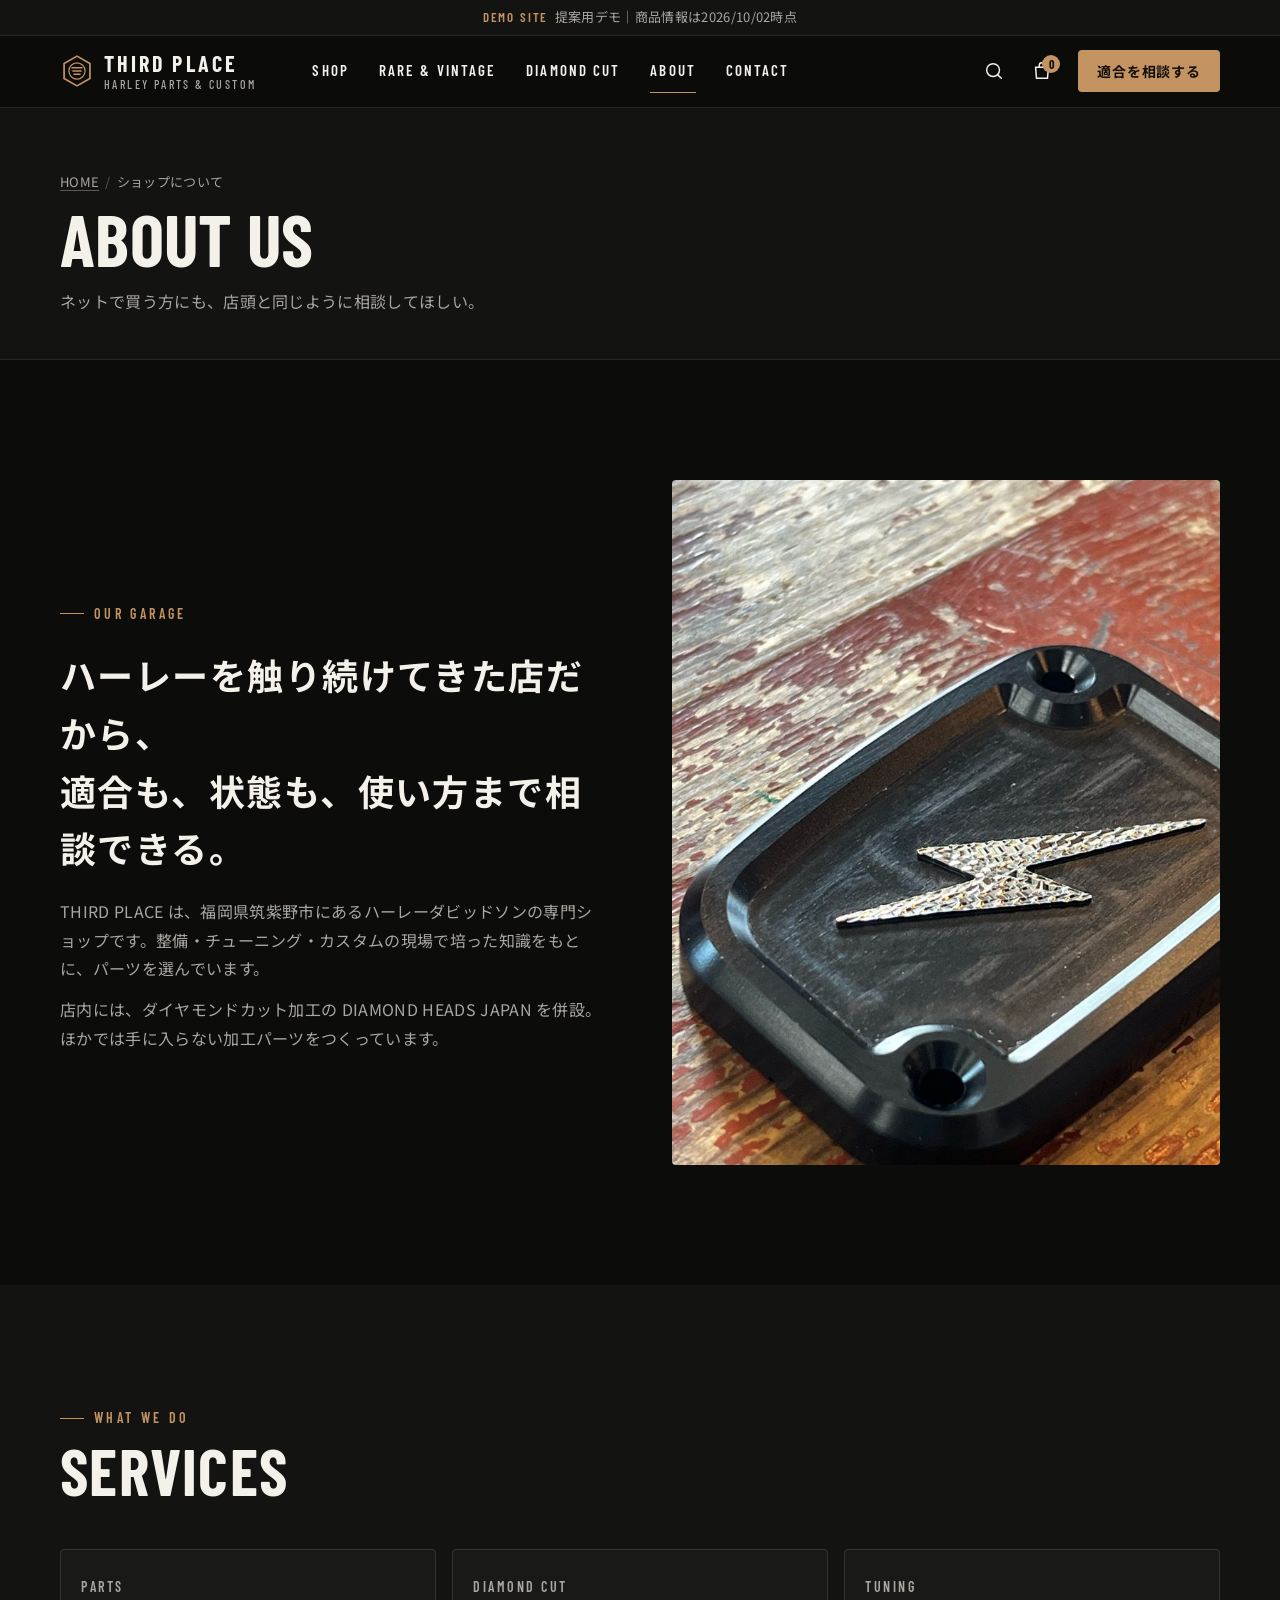
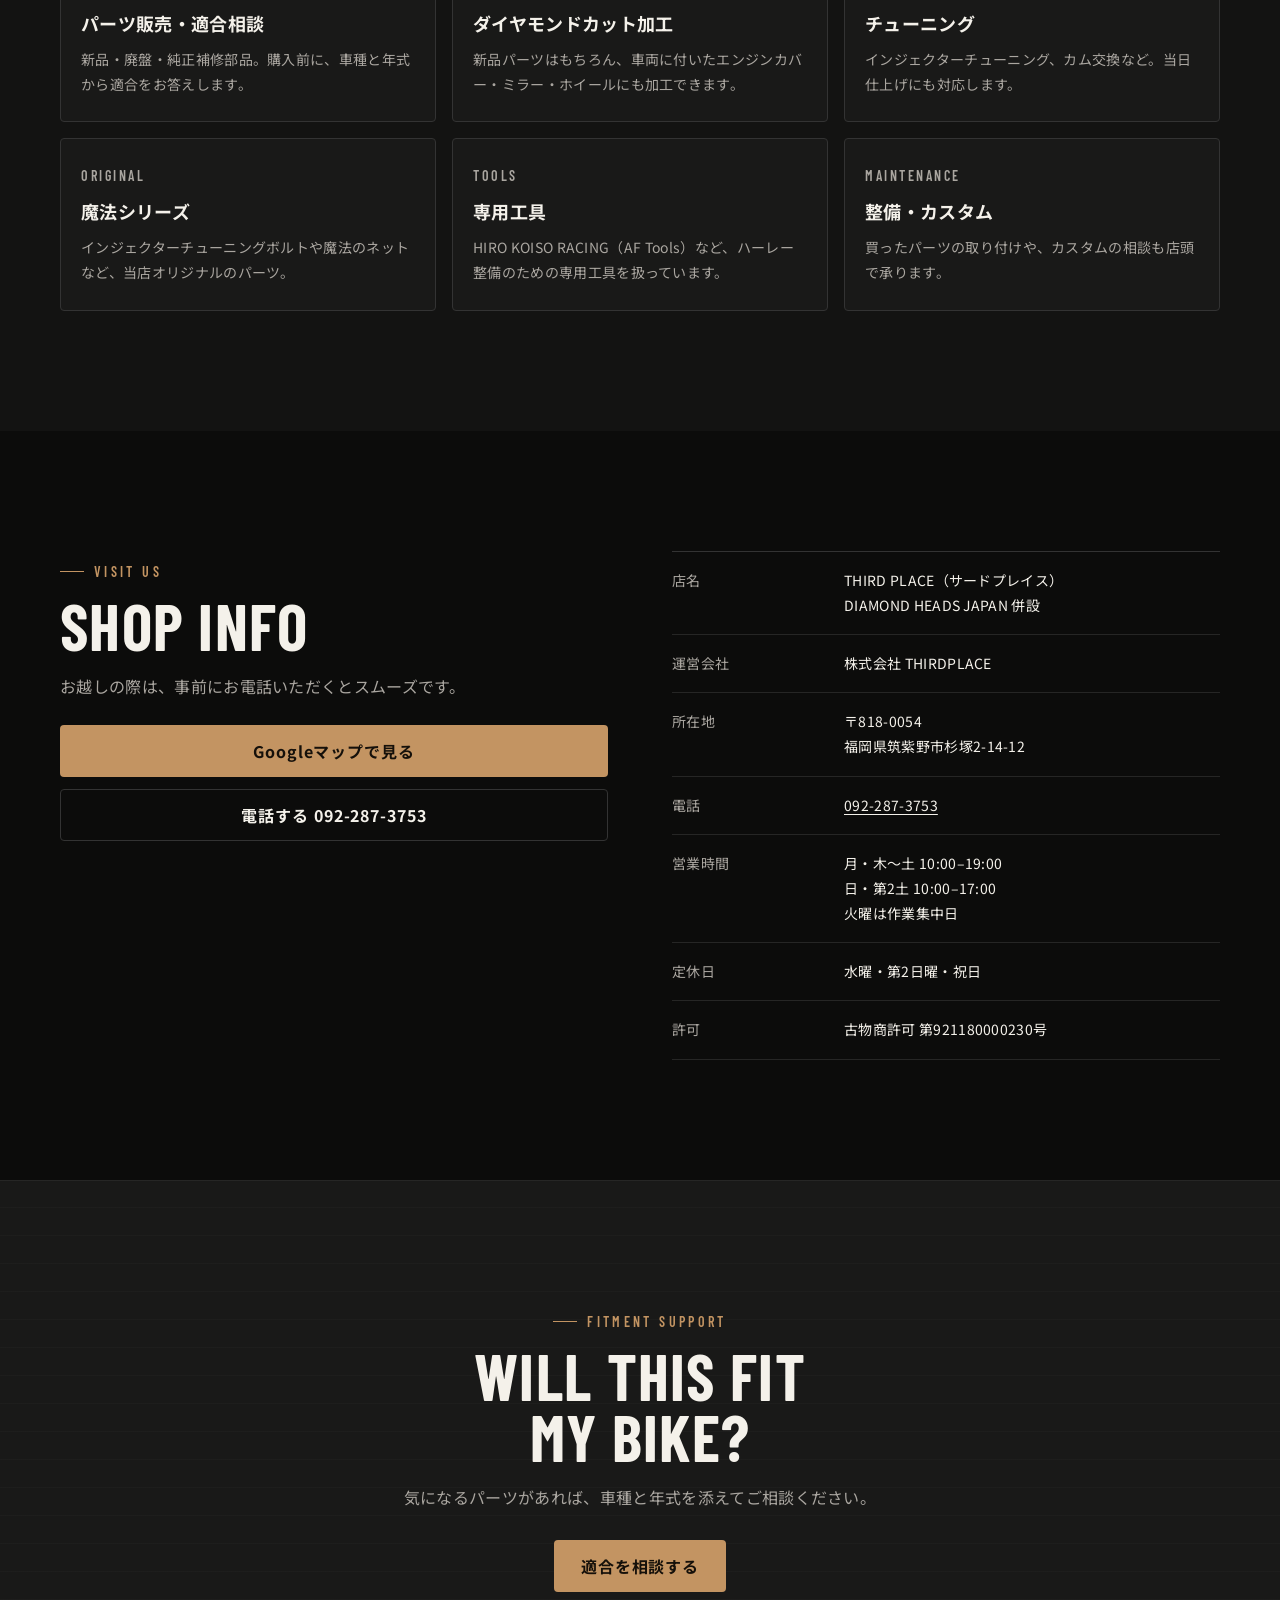
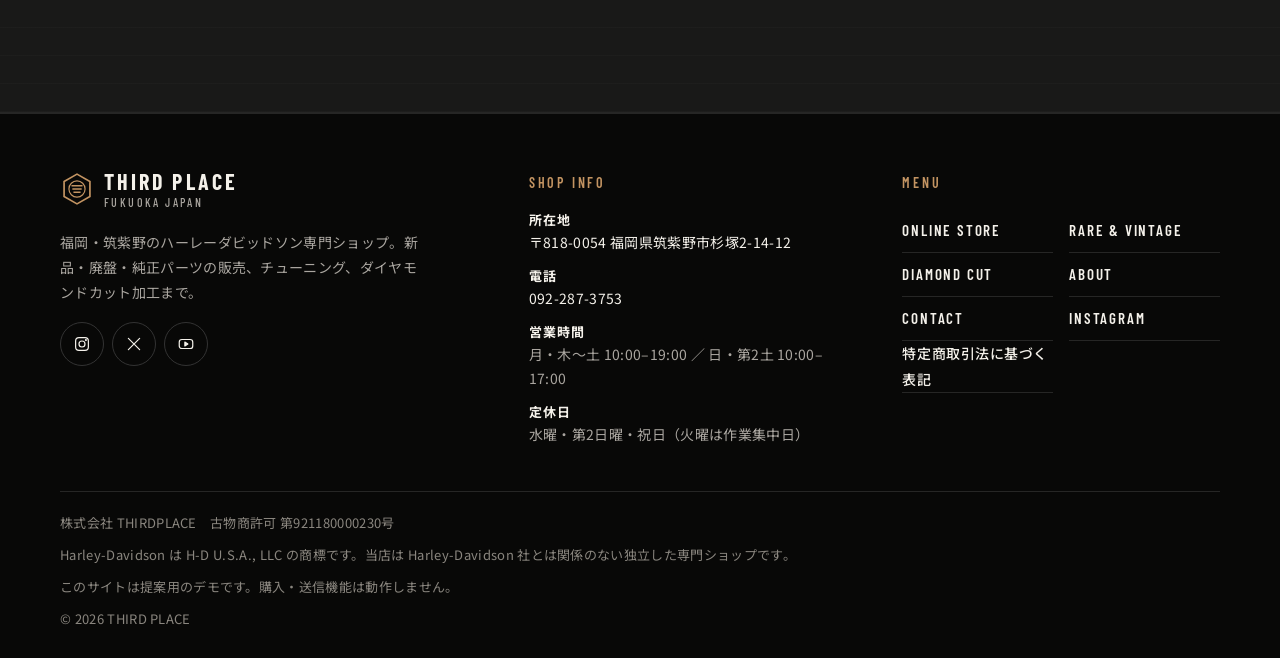
==== about.html @ e33bec32 "THIRD PLACE デモECサイト 初版 - TOP/商品一覧/商品詳細/ABOUT/CONTACTの静的サイト（HTML/CSS/Vanilla JS） - 現行FC2カートの実在商品21件＋中" ====
<!DOCTYPE html>
<html lang="ja">
<head>
  <meta charset="utf-8">
  <meta name="viewport" content="width=device-width, initial-scale=1, viewport-fit=cover">
  <title>ショップについて｜福岡・筑紫野のハーレー専門店 THIRD PLACE</title>
  <meta name="description" content="福岡県筑紫野市のハーレーダビッドソン専門ショップ THIRD PLACE。パーツ販売、チューニング、カム交換、インジェクターチューニング、ダイヤモンドカット加工（DIAMOND HEADS JAPAN）。">
  <meta name="theme-color" content="#0c0c0b">
  <link rel="icon" href="assets/images/favicon.svg" type="image/svg+xml">
  <link rel="preconnect" href="https://fonts.googleapis.com">
  <link rel="preconnect" href="https://fonts.gstatic.com" crossorigin>
  <link rel="stylesheet" href="https://fonts.googleapis.com/css2?family=Barlow+Condensed:wght@500;600;700&family=Noto+Sans+JP:wght@400;500;700&display=swap">
  <link rel="stylesheet" href="css/style.css">
  <script>document.documentElement.classList.add("js");</script>
</head>
<body data-page="about">
  <a class="skip-link" href="#main">本文へスキップ</a>
  <div data-chrome="header"></div>

  <main id="main" class="page-fade">
    <section class="page-hero">
      <div class="container">
        <nav aria-label="パンくずリスト"><ol class="breadcrumb"><li><a href="index.html">HOME</a></li><li>ショップについて</li></ol></nav>
        <h1 class="page-hero__title"><span class="visually-hidden">ショップについて — </span>ABOUT US</h1>
        <p class="page-hero__lead">ネットで買う方にも、店頭と同じように相談してほしい。</p>
      </div>
    </section>

    <section class="section">
      <div class="container about__grid">
        <div class="reveal">
          <p class="eyebrow" style="margin-bottom:20px">OUR GARAGE</p>
          <h2 class="about__statement">ハーレーを触り続けてきた店だから、<br>適合も、状態も、使い方まで相談できる。</h2>
          <p class="about__text" style="margin-top:20px">THIRD PLACE は、福岡県筑紫野市にあるハーレーダビッドソンの専門ショップです。整備・チューニング・カスタムの現場で培った知識をもとに、パーツを選んでいます。</p>
          <p class="about__text" style="margin-top:12px">店内には、ダイヤモンドカット加工の DIAMOND HEADS JAPAN を併設。ほかでは手に入らない加工パーツをつくっています。</p>
        </div>
        <div class="about__media reveal">
          <img src="assets/images/products/ca44_209_1.jpg" alt="ダイヤモンドカット加工したマスターシリンダーカバー" loading="lazy" decoding="async">
        </div>
      </div>
    </section>

    <section class="section section--alt" aria-labelledby="service-title">
      <div class="container">
        <div class="section-head reveal">
          <div class="section-head__title">
            <p class="eyebrow">WHAT WE DO</p>
            <h2 class="h2" id="service-title">SERVICES</h2>
          </div>
        </div>
        <div class="services">
          <article class="service reveal"><p class="service__en">PARTS</p><h3>パーツ販売・適合相談</h3><p>新品・廃盤・純正補修部品。購入前に、車種と年式から適合をお答えします。</p></article>
          <article class="service reveal"><p class="service__en">DIAMOND CUT</p><h3>ダイヤモンドカット加工</h3><p>新品パーツはもちろん、車両に付いたエンジンカバー・ミラー・ホイールにも加工できます。</p></article>
          <article class="service reveal"><p class="service__en">TUNING</p><h3>チューニング</h3><p>インジェクターチューニング、カム交換など。当日仕上げにも対応します。</p></article>
          <article class="service reveal"><p class="service__en">ORIGINAL</p><h3>魔法シリーズ</h3><p>インジェクターチューニングボルトや魔法のネットなど、当店オリジナルのパーツ。</p></article>
          <article class="service reveal"><p class="service__en">TOOLS</p><h3>専用工具</h3><p>HIRO KOISO RACING（AF Tools）など、ハーレー整備のための専用工具を扱っています。</p></article>
          <article class="service reveal"><p class="service__en">MAINTENANCE</p><h3>整備・カスタム</h3><p>買ったパーツの取り付けや、カスタムの相談も店頭で承ります。</p></article>
        </div>
      </div>
    </section>

    <section class="section" aria-labelledby="info-title">
      <div class="container split">
        <div class="reveal">
          <p class="eyebrow" style="margin-bottom:12px">VISIT US</p>
          <h2 class="h2" id="info-title">SHOP INFO</h2>
          <p class="section-lead" style="margin-top:16px">お越しの際は、事前にお電話いただくとスムーズです。</p>
          <p style="margin-top:24px; display:grid; gap:12px">
            <a class="btn btn--primary" href="https://www.google.com/maps/search/?api=1&amp;query=%E7%A6%8F%E5%B2%A1%E7%9C%8C%E7%AD%91%E7%B4%AB%E9%87%8E%E5%B8%82%E6%9D%89%E5%A1%9A2-14-12" target="_blank" rel="noopener">Googleマップで見る</a>
            <a class="btn btn--line" href="tel:0922873753">電話する 092-287-3753</a>
          </p>
        </div>
        <dl class="info-table reveal">
          <div><dt>店名</dt><dd>THIRD PLACE（サードプレイス）<br>DIAMOND HEADS JAPAN 併設</dd></div>
          <div><dt>運営会社</dt><dd>株式会社 THIRDPLACE</dd></div>
          <div><dt>所在地</dt><dd>〒818-0054<br>福岡県筑紫野市杉塚2-14-12</dd></div>
          <div><dt>電話</dt><dd><a href="tel:0922873753">092-287-3753</a></dd></div>
          <div><dt>営業時間</dt><dd>月・木〜土 10:00–19:00<br>日・第2土 10:00–17:00<br>火曜は作業集中日</dd></div>
          <div><dt>定休日</dt><dd>水曜・第2日曜・祝日</dd></div>
          <div><dt>許可</dt><dd>古物商許可 第921180000230号</dd></div>
        </dl>
      </div>
    </section>

    <section class="section fitment">
      <div class="container" style="text-align:center">
        <p class="eyebrow" style="justify-content:center">FITMENT SUPPORT</p>
        <h2 class="h2" style="margin-top:12px">WILL THIS FIT<br>MY BIKE?</h2>
        <p class="section-lead" style="margin:16px auto 28px">気になるパーツがあれば、車種と年式を添えてご相談ください。</p>
        <a class="btn btn--primary" href="contact.html">適合を相談する</a>
      </div>
    </section>
  </main>

  <div data-chrome="footer"></div>

  <script src="data/products.js" defer></script>
  <script src="js/main.js" defer></script>
</body>
</html>
---- css/style.css ----
/* ==========================================================================
   THIRD PLACE — Demo Store
   Mobile first. Breakpoints: 600px (tablet) / 900px (desktop) / 1200px (wide)
   ========================================================================== */

/* ---------- Tokens ---------- */
:root {
  --bg: #0c0c0b;
  --bg-2: #131312;
  --surface: #191918;
  --surface-2: #201f1e;
  --text: #f4f1ea;
  --sub: #aaa6a0;
  --border: #333333;
  --border-soft: #262625;
  --accent: #c39462;          /* bronze — the only accent color */
  --accent-ink: #15100a;      /* text on accent */
  --plate: #f4f1ea;           /* light plate behind white-background product photos */
  --overlay: rgba(12, 12, 11, 0.72);

  --font-en: "Barlow Condensed", "Arial Narrow", "Helvetica Neue", Arial, sans-serif;
  --font-jp: "Noto Sans JP", "Hiragino Sans", "Hiragino Kaku Gothic ProN", "Yu Gothic", Meiryo, sans-serif;

  --fs-xs: 0.8125rem;   /* 13px */
  --fs-sm: 0.875rem;    /* 14px */
  --fs-base: 1rem;      /* 16px */
  --fs-md: 1.125rem;    /* 18px */
  --fs-lg: 1.375rem;    /* 22px */
  --fs-h2: clamp(2.25rem, 9vw, 4rem);
  --fs-hero: clamp(3.25rem, 15vw, 7.5rem);

  --gutter: 16px;
  --maxw: 1240px;
  --radius: 4px;
  --header-h: 60px;
  --section-y: 72px;
  --ease: cubic-bezier(0.2, 0.7, 0.2, 1);
}

@media (min-width: 600px) {
  :root { --gutter: 24px; --section-y: 96px; }
}
@media (min-width: 900px) {
  :root { --gutter: 40px; --header-h: 72px; --section-y: 120px; }
}

/* ---------- Base ---------- */
*, *::before, *::after { box-sizing: border-box; }
html { -webkit-text-size-adjust: 100%; scroll-padding-top: calc(var(--header-h) + 16px); }
body {
  margin: 0;
  background: var(--bg);
  color: var(--text);
  font-family: var(--font-jp);
  font-size: var(--fs-base);
  line-height: 1.8;
  letter-spacing: 0.02em;
  overflow-x: hidden;
  -webkit-font-smoothing: antialiased;
}
body.is-locked { overflow: hidden; }
img { display: block; max-width: 100%; height: auto; }
a { color: inherit; text-decoration: none; }
button, input, select, textarea { font: inherit; color: inherit; }
button { cursor: pointer; }
h1, h2, h3, h4, p, ul, ol, dl, dd, figure { margin: 0; }
ul, ol { padding: 0; list-style: none; }
:focus-visible { outline: 2px solid var(--accent); outline-offset: 3px; }
::selection { background: var(--accent); color: var(--accent-ink); }

.container { width: 100%; max-width: var(--maxw); margin-inline: auto; padding-inline: var(--gutter); }
.visually-hidden {
  position: absolute !important; width: 1px; height: 1px; padding: 0; margin: -1px;
  overflow: hidden; clip: rect(0 0 0 0); white-space: nowrap; border: 0;
}
.en { font-family: var(--font-en); letter-spacing: 0.06em; }
.skip-link {
  position: absolute; left: 8px; top: -60px; z-index: 200; padding: 10px 16px;
  background: var(--accent); color: var(--accent-ink); font-weight: 700; border-radius: var(--radius);
}
.skip-link:focus { top: 8px; }

/* ---------- Demo notice bar ---------- */
.demo-bar {
  background: var(--bg-2);
  border-bottom: 1px solid var(--border-soft);
  color: var(--sub);
  font-size: var(--fs-xs);
  line-height: 1.5;
  text-align: center;
  padding: 7px var(--gutter);
}
.demo-bar strong { color: var(--accent); font-family: var(--font-en); letter-spacing: 0.14em; font-weight: 600; margin-right: 0.5em; }

/* ---------- Buttons ---------- */
.btn {
  display: inline-flex; align-items: center; justify-content: center; gap: 10px;
  min-height: 52px; padding: 0 26px;
  border: 1px solid transparent; border-radius: var(--radius);
  font-weight: 700; font-size: var(--fs-base); letter-spacing: 0.06em; line-height: 1.3;
  transition: background-color .25s var(--ease), border-color .25s var(--ease), color .25s var(--ease), transform .25s var(--ease);
}
.btn svg { width: 18px; height: 18px; flex: none; }
.btn--primary { background: var(--accent); color: var(--accent-ink); }
.btn--ghost { border-color: rgba(244, 241, 234, 0.4); color: var(--text); background: rgba(12, 12, 11, 0.25); }
.btn--line { border-color: var(--border); color: var(--text); background: transparent; }
.btn--block { width: 100%; }
@media (hover: hover) {
  .btn--primary:hover { background: #d3a675; }
  .btn--ghost:hover, .btn--line:hover { border-color: var(--text); }
  .btn:hover svg.icon-arrow { transform: translateX(3px); }
}
.btn svg.icon-arrow { transition: transform .25s var(--ease); }

.text-link {
  display: inline-flex; align-items: center; gap: 8px;
  font-family: var(--font-en); font-weight: 600; letter-spacing: 0.14em; font-size: var(--fs-sm);
  color: var(--text); padding: 10px 0; border-bottom: 1px solid var(--border);
  transition: border-color .25s var(--ease), color .25s var(--ease);
}
.text-link svg { width: 16px; height: 16px; }
@media (hover: hover) { .text-link:hover { color: var(--accent); border-color: var(--accent); } }

/* ---------- Header ---------- */
.site-header {
  position: sticky; top: 0; z-index: 100;
  height: var(--header-h);
  background: rgba(12, 12, 11, 0.92);
  border-bottom: 1px solid var(--border-soft);
  backdrop-filter: saturate(140%) blur(10px);
  -webkit-backdrop-filter: saturate(140%) blur(10px);
  transition: background-color .3s var(--ease), border-color .3s var(--ease);
}
.site-header--overlay:not(.is-scrolled) { background: transparent; border-color: transparent; backdrop-filter: none; -webkit-backdrop-filter: none; }
.site-header__inner { height: 100%; display: flex; align-items: center; gap: 16px; }

.logo { display: inline-flex; align-items: center; gap: 10px; flex: none; }
.logo__mark { width: 34px; height: 34px; color: var(--accent); }
.logo__text { display: flex; flex-direction: column; line-height: 1; }
.logo__name { font-family: var(--font-en); font-weight: 700; font-size: 1.375rem; letter-spacing: 0.14em; }
.logo__sub { font-family: var(--font-en); font-weight: 500; font-size: 0.75rem; letter-spacing: 0.2em; color: var(--sub); margin-top: 4px; }

.gnav { display: none; }
.header-actions { margin-left: auto; display: flex; align-items: center; gap: 4px; }
.icon-btn {
  position: relative; width: 44px; height: 44px; display: inline-grid; place-items: center;
  border: 0; background: transparent; border-radius: var(--radius); color: var(--text);
}
.icon-btn svg { width: 22px; height: 22px; }
.icon-btn__badge {
  position: absolute; top: 6px; right: 4px; min-width: 18px; height: 18px; padding: 0 5px;
  border-radius: 9px; background: var(--accent); color: var(--accent-ink);
  font: 700 12px/18px var(--font-en); text-align: center; letter-spacing: 0;
}
.header-cta { display: none; }
@media (max-width: 379.98px) {
  .site-header__inner { gap: 8px; }
  .logo { gap: 8px; }
  .logo__mark { width: 28px; height: 28px; }
  .logo__name { font-size: 1.125rem; letter-spacing: 0.1em; }
  .site-header .logo__sub { display: none; }
  .header-actions { gap: 0; }
  .icon-btn { width: 42px; }
}

@media (min-width: 900px) {
  .gnav { display: flex; gap: 30px; margin-left: 40px; }
  .gnav a {
    font-family: var(--font-en); font-weight: 600; font-size: 0.9375rem; letter-spacing: 0.14em;
    padding: 8px 0; border-bottom: 1px solid transparent; transition: border-color .25s, color .25s;
  }
  .gnav a:hover, .gnav a[aria-current="page"] { border-color: var(--accent); }
  .menu-toggle { display: none; }
  .header-cta { display: inline-flex; min-height: 42px; padding: 0 18px; font-size: var(--fs-sm); margin-left: 10px; }
}

/* ---------- Mobile menu ---------- */
.mobile-menu {
  position: fixed; inset: 0; z-index: 150;
  background: var(--bg);
  display: flex; flex-direction: column;
  transform: translateX(100%); visibility: hidden;
  transition: transform .4s var(--ease), visibility 0s linear .4s;
}
.mobile-menu.is-open { transform: none; visibility: visible; transition: transform .4s var(--ease); }
.mobile-menu__head { height: var(--header-h); display: flex; align-items: center; justify-content: space-between; padding-inline: var(--gutter); border-bottom: 1px solid var(--border-soft); flex: none; }
.mobile-menu__body { flex: 1; overflow-y: auto; padding: 12px var(--gutter) 32px; }
.mobile-menu__nav a {
  display: flex; align-items: baseline; justify-content: space-between; gap: 12px;
  padding: 16px 0; border-bottom: 1px solid var(--border-soft);
}
.mobile-menu__nav .en { font-weight: 700; font-size: 1.75rem; letter-spacing: 0.08em; line-height: 1.1; }
.mobile-menu__nav .jp { color: var(--sub); font-size: var(--fs-sm); }
.mobile-menu__cta { display: grid; gap: 12px; margin-top: 28px; }
.mobile-menu__info { margin-top: 28px; color: var(--sub); font-size: var(--fs-sm); line-height: 1.8; }
.mobile-menu__info a { color: var(--text); }

/* ---------- Section heads ---------- */
.section { padding-block: var(--section-y); }
.section--alt { background: var(--bg-2); }
.section-head { display: flex; flex-wrap: wrap; align-items: flex-end; justify-content: space-between; gap: 16px 24px; margin-bottom: 32px; }
.section-head__title { display: flex; flex-direction: column; gap: 10px; }
.eyebrow {
  display: inline-flex; align-items: center; gap: 10px;
  font-family: var(--font-en); font-weight: 600; font-size: var(--fs-sm); letter-spacing: 0.24em; color: var(--accent);
}
.eyebrow::before { content: ""; width: 24px; height: 1px; background: currentColor; }
.h2 {
  font-family: var(--font-en); font-weight: 700; font-size: var(--fs-h2);
  line-height: 0.95; letter-spacing: 0.02em; text-transform: uppercase;
}
.section-lead { color: var(--sub); font-size: var(--fs-base); max-width: 36em; }
@media (min-width: 900px) { .section-head { margin-bottom: 48px; } }

/* ---------- Hero ---------- */
.hero {
  position: relative; isolation: isolate;
  min-height: min(calc(100svh - var(--header-h)), 860px);
  display: flex; align-items: flex-end;
  margin-top: calc(var(--header-h) * -1);
  padding: calc(var(--header-h) + 40px) 0 44px;
  overflow: hidden;
}
.hero__media { position: absolute; inset: -90px 0 47% 0; z-index: -2; }
.hero__media img { width: 100%; height: 100%; object-fit: cover; object-position: 50% 45%; }
.hero__eyebrow { display: none; }
.hero::before {
  /* readability gradient + machined line texture */
  content: ""; position: absolute; inset: 0; z-index: -1;
  background:
    linear-gradient(180deg, rgba(12,12,11,0.6) 0%, rgba(12,12,11,0) 18%, rgba(12,12,11,0.25) 36%, rgba(12,12,11,0.9) 50%, var(--bg) 57%),
    repeating-linear-gradient(90deg, rgba(244,241,234,0.025) 0 1px, transparent 1px 6px);
}
.hero__content { position: relative; width: 100%; }
.hero__eyebrow { margin-bottom: 18px; }
.hero__title {
  font-family: var(--font-en); font-weight: 700; font-size: var(--fs-hero);
  line-height: 0.92; letter-spacing: 0.01em; text-transform: uppercase;
}
.hero__title .thin { display: block; font-weight: 500; color: var(--sub); font-size: 0.42em; letter-spacing: 0.32em; margin-bottom: 0.5em; }
.hero__lineup {
  display: flex; flex-wrap: wrap; gap: 6px 14px; margin-top: 20px;
  font-family: var(--font-en); font-weight: 600; font-size: 0.9375rem; letter-spacing: 0.2em;
}
.hero__lineup li { display: inline-flex; align-items: center; gap: 14px; }
.hero__lineup li + li::before { content: ""; width: 4px; height: 4px; background: var(--accent); transform: rotate(45deg); }
.hero__lead { margin-top: 18px; color: #dcd8d0; font-size: var(--fs-base); line-height: 1.9; max-width: 30em; }
.hero__cta { display: grid; gap: 12px; margin-top: 28px; }

@media (min-width: 600px) {
  .hero__cta { grid-template-columns: auto auto; justify-content: start; }
  .hero__lead { font-size: var(--fs-md); }
}
@media (min-width: 900px) {
  .hero { align-items: center; padding-bottom: 80px; min-height: min(100svh, 900px); }
  .hero__media { inset: 0 0 0 42%; }
  .hero__eyebrow { display: inline-flex; }
  .hero__media img { object-position: 50% 40%; }
  .hero::before {
    background:
      linear-gradient(90deg, var(--bg) 0%, var(--bg) 43%, rgba(12,12,11,0.7) 54%, rgba(12,12,11,0.1) 75%, rgba(12,12,11,0.35) 100%),
      linear-gradient(180deg, transparent 70%, var(--bg) 100%),
      repeating-linear-gradient(90deg, rgba(244,241,234,0.025) 0 1px, transparent 1px 6px);
  }
  .hero__lineup { font-size: 1.0625rem; }
}
.hero__side {
  display: none;
}
@media (min-width: 1200px) {
  .hero__side {
    display: block; position: absolute; right: var(--gutter); bottom: 80px;
    writing-mode: vertical-rl; font-family: var(--font-en); font-size: var(--fs-xs); letter-spacing: 0.4em; color: var(--sub);
  }
}

/* ---------- Trust strip ---------- */
.trust { border-block: 1px solid var(--border-soft); background: var(--bg-2); }
.trust__list { display: grid; grid-template-columns: 1fr 1fr; }
.trust__item { display: flex; gap: 10px; align-items: flex-start; padding: 18px 8px 18px 0; min-width: 0; }
.trust__item:nth-child(n+3) { border-top: 1px solid var(--border-soft); }
.trust__item:nth-child(even) { padding-left: 14px; border-left: 1px solid var(--border-soft); }
.trust__item svg { width: 22px; height: 22px; color: var(--accent); flex: none; margin-top: 3px; }
.trust__item b { display: block; font-size: var(--fs-sm); line-height: 1.5; }
.trust__item span { display: block; color: var(--sub); font-size: var(--fs-xs); line-height: 1.5; margin-top: 2px; }
@media (min-width: 900px) {
  .trust__list { grid-template-columns: repeat(4, 1fr); }
  .trust__item { padding: 26px 20px; }
  .trust__item:nth-child(n+3) { border-top: 0; }
  .trust__item + .trust__item { border-left: 1px solid var(--border-soft); padding-left: 20px; }
  .trust__item:first-child { padding-left: 0; }
}

/* ---------- Find your parts ---------- */
.finder { display: grid; gap: 12px; }
.finder-card {
  position: relative; overflow: hidden; isolation: isolate;
  border: 1px solid var(--border); border-radius: var(--radius);
  background: var(--surface);
  padding: 24px 20px;
  display: flex; flex-direction: column; gap: 14px;
}
.finder-card__num { font-family: var(--font-en); font-size: var(--fs-sm); letter-spacing: 0.2em; color: var(--accent); }
.finder-card__title { font-size: var(--fs-lg); font-weight: 700; line-height: 1.4; }
.finder-card__title .en { display: block; font-size: var(--fs-sm); color: var(--sub); font-weight: 600; letter-spacing: 0.2em; margin-bottom: 4px; }
.finder-card__text { color: var(--sub); font-size: var(--fs-sm); }
.chip-row { display: flex; flex-wrap: wrap; gap: 8px; }
.chip {
  display: inline-flex; align-items: center; min-height: 44px; padding: 0 16px;
  border: 1px solid var(--border); border-radius: 999px;
  font-family: var(--font-en); font-weight: 600; font-size: 0.9375rem; letter-spacing: 0.1em;
  background: var(--bg); transition: border-color .2s, background-color .2s, color .2s;
}
.chip--jp { font-family: var(--font-jp); font-weight: 500; font-size: var(--fs-sm); letter-spacing: 0.04em; }
@media (hover: hover) { .chip:hover { border-color: var(--accent); color: var(--accent); } }

.finder-card--photo { padding: 0 0 22px; gap: 10px; }
.finder-card--photo > :not(.finder-card__media) { margin-inline: 20px; }
.finder-card__media { aspect-ratio: 16 / 9; background: var(--plate); overflow: hidden; margin-bottom: 8px; }
.finder-card__media img { width: 100%; height: 100%; object-fit: contain; padding: 4% 10%; mix-blend-mode: multiply; transition: transform .6s var(--ease); }
.finder-card--photo .finder-card__go { display: inline-flex; align-items: center; gap: 8px; font-family: var(--font-en); font-weight: 600; letter-spacing: 0.14em; font-size: var(--fs-sm); color: var(--accent); }
.finder-card--photo .finder-card__go svg { width: 16px; height: 16px; }
@media (hover: hover) { .finder-card--photo:hover img { transform: scale(1.04); } .finder-card--photo:hover { border-color: var(--accent); } }

@media (min-width: 600px) {
  .finder { grid-template-columns: 1fr 1fr; }
}
@media (min-width: 900px) {
  .finder { grid-template-columns: repeat(12, 1fr); gap: 16px; }
  .finder-card { padding: 32px; }
  .finder-card:nth-child(1), .finder-card:nth-child(2) { grid-column: span 6; }
  .finder-card:nth-child(3), .finder-card:nth-child(4) { grid-column: span 6; padding: 0 0 32px; }
  .finder-card--photo > :not(.finder-card__media) { margin-inline: 32px; }
}

/* ---------- Product grid & card ---------- */
.product-grid { display: grid; grid-template-columns: repeat(2, minmax(0, 1fr)); gap: 24px 12px; }
@media (min-width: 600px) { .product-grid { grid-template-columns: repeat(3, minmax(0, 1fr)); gap: 32px 16px; } }
@media (min-width: 1000px) { .product-grid--4 { grid-template-columns: repeat(4, minmax(0, 1fr)); gap: 40px 20px; } }

.card { position: relative; display: flex; flex-direction: column; min-width: 0; }
.card__link { position: absolute; inset: 0; z-index: 2; border-radius: var(--radius); }
.card__media {
  position: relative; aspect-ratio: 1 / 1; overflow: hidden; border-radius: var(--radius);
  background: var(--surface);
}
.card__media img { width: 100%; height: 100%; object-fit: cover; transition: transform .6s var(--ease), opacity .3s; }
.card__media.is-plate { background: var(--plate); }
.card__media.is-plate img { object-fit: contain; padding: 8%; mix-blend-mode: multiply; }
.card__tags { position: absolute; top: 8px; left: 8px; z-index: 1; display: flex; flex-wrap: wrap; gap: 4px; }
.card__body { padding-top: 12px; display: flex; flex-direction: column; gap: 4px; flex: 1; }
.card__vendor { font-family: var(--font-en); font-weight: 600; font-size: var(--fs-xs); letter-spacing: 0.14em; color: var(--sub); text-transform: uppercase; line-height: 1.4; overflow: hidden; text-overflow: ellipsis; white-space: nowrap; }
.card__title {
  font-size: 0.9375rem; font-weight: 500; line-height: 1.55;
  display: -webkit-box; -webkit-line-clamp: 2; -webkit-box-orient: vertical; overflow: hidden;
}
.card__fit { color: var(--sub); font-size: var(--fs-xs); line-height: 1.5; font-family: var(--font-en); letter-spacing: 0.08em; }
.card__price { margin-top: auto; padding-top: 6px; font-family: var(--font-en); font-weight: 600; font-size: 1.375rem; letter-spacing: 0.02em; line-height: 1.2; }
.card__price small { font-size: 0.8125rem; color: var(--sub); font-weight: 500; margin-left: 2px; }
.card__price--ask { font-family: var(--font-jp); font-size: var(--fs-sm); color: var(--sub); font-weight: 500; }
.card.is-soldout .card__media img { opacity: 0.45; }
@media (hover: hover) {
  .card:hover .card__media img { transform: scale(1.04); }
  .card:hover .card__title { color: var(--accent); }
}
@media (min-width: 600px) { .card__title { font-size: var(--fs-base); } }

/* tags / badges */
.tag {
  display: inline-flex; align-items: center; height: 24px; padding: 0 8px;
  font-family: var(--font-en); font-weight: 700; font-size: 0.75rem; letter-spacing: 0.12em; line-height: 1;
  border-radius: 2px; background: rgba(12,12,11,0.85); color: var(--text); border: 1px solid rgba(244,241,234,0.18);
  white-space: nowrap;
}
.tag--rare, .tag--diamond { background: var(--accent); color: var(--accent-ink); border-color: var(--accent); }
.tag--used { background: var(--text); color: var(--bg); border-color: var(--text); }
.tag--genuine { border-color: var(--accent); color: var(--accent); }
.tag--soldout { background: var(--bg); color: var(--sub); border-color: var(--border); }
.tag--demo { background: transparent; color: var(--text); border: 1px dashed var(--sub); }
.tag--jp { font-family: var(--font-jp); font-size: 0.75rem; letter-spacing: 0.04em; }

/* placeholder for products without photos */
.ph {
  position: absolute; inset: 0; display: flex; flex-direction: column; align-items: center; justify-content: center; gap: 10px;
  background:
    repeating-linear-gradient(135deg, rgba(244,241,234,0.035) 0 1px, transparent 1px 10px),
    var(--surface);
  color: var(--sub); text-align: center; padding: 12px;
}
.ph svg { width: 34%; max-width: 72px; height: auto; color: #4a4845; }
.ph__label { font-family: var(--font-en); font-weight: 600; letter-spacing: 0.2em; font-size: 0.75rem; }
.ph__cat { font-size: 0.75rem; letter-spacing: 0.04em; line-height: 1.4; }

/* ---------- Rare & Vintage ---------- */
.rare { position: relative; overflow: hidden; background: #0a0a09; border-block: 1px solid var(--border-soft); }
.rare::before {
  content: "RARE"; position: absolute; right: -0.06em; top: 0.1em; z-index: 0;
  font-family: var(--font-en); font-weight: 700; font-size: clamp(8rem, 38vw, 26rem); line-height: 0.8;
  color: transparent; -webkit-text-stroke: 1px rgba(244,241,234,0.06); pointer-events: none;
}
.rare .container { position: relative; z-index: 1; }
.rare__intro { display: grid; gap: 24px; margin-bottom: 40px; }
.rare__poem { font-size: clamp(1.25rem, 5vw, 1.75rem); font-weight: 500; line-height: 1.85; letter-spacing: 0.06em; }
.rare__poem span { display: block; }
.rare__features { display: grid; gap: 16px; }
.rare-card {
  position: relative; display: grid; grid-template-rows: auto 1fr;
  border: 1px solid var(--border); border-radius: var(--radius); overflow: hidden; background: var(--surface);
  transition: border-color .3s var(--ease);
}
.rare-card__media { position: relative; aspect-ratio: 16 / 10; background: var(--plate); overflow: hidden; }
.rare-card__media img { width: 100%; height: 100%; object-fit: contain; padding: 5% 8%; mix-blend-mode: multiply; transition: transform .6s var(--ease); }
.rare-card__stamp {
  position: absolute; top: 12px; left: 12px; z-index: 1;
  font-family: var(--font-en); font-weight: 700; letter-spacing: 0.2em; font-size: 0.8125rem;
  padding: 6px 10px; background: var(--bg); color: var(--accent); border: 1px solid var(--accent);
}
.rare-card__body { padding: 20px; display: flex; flex-direction: column; gap: 8px; }
.rare-card__title { font-size: var(--fs-md); font-weight: 700; line-height: 1.5; }
.rare-card__text { color: var(--sub); font-size: var(--fs-sm); }
.rare-card__foot { display: flex; align-items: center; justify-content: space-between; gap: 12px; margin-top: auto; padding-top: 12px; border-top: 1px solid var(--border-soft); }
.rare-card__fit { font-family: var(--font-en); letter-spacing: 0.1em; color: var(--sub); font-size: var(--fs-sm); }
.rare-card__price { font-family: var(--font-en); font-weight: 600; font-size: 1.5rem; }
@media (hover: hover) {
  .rare-card:hover { border-color: var(--accent); }
  .rare-card:hover .rare-card__media img { transform: scale(1.03); }
}

.oem { margin-top: 48px; }
.oem__head { display: flex; flex-wrap: wrap; align-items: baseline; justify-content: space-between; gap: 8px 16px; margin-bottom: 8px; }
.oem__title { font-family: var(--font-en); font-weight: 700; font-size: 1.5rem; letter-spacing: 0.08em; }
.oem__note { color: var(--sub); font-size: var(--fs-sm); }
.oem__list { border-top: 1px solid var(--border); }
.oem-row {
  display: grid; grid-template-columns: 1fr auto; gap: 4px 16px; align-items: center;
  padding: 16px 0; border-bottom: 1px solid var(--border);
  transition: background-color .2s;
}
.oem-row__pn { font-family: var(--font-en); font-weight: 600; font-size: 1.625rem; letter-spacing: 0.06em; line-height: 1.1; }
.oem-row__name { grid-column: 1 / 2; color: var(--sub); font-size: var(--fs-sm); line-height: 1.5; }
.oem-row__price { grid-row: 1 / 3; grid-column: 2; font-family: var(--font-en); font-weight: 600; font-size: 1.25rem; display: inline-flex; align-items: center; gap: 10px; }
.oem-row__price svg { width: 18px; height: 18px; color: var(--accent); }
@media (hover: hover) { .oem-row:hover .oem-row__pn { color: var(--accent); } }

@media (min-width: 900px) {
  .rare__intro { grid-template-columns: 1fr 1fr; align-items: end; gap: 48px; margin-bottom: 56px; }
  .rare__features { grid-template-columns: 1fr 1fr; gap: 24px; }
  .rare-card__body { padding: 28px; }
  .oem-row { grid-template-columns: 220px 1fr auto; padding: 20px 8px; }
  .oem-row__name { grid-column: 2; }
  .oem-row__price { grid-row: auto; grid-column: 3; }
}

/* ---------- Diamond cut (shop original) ---------- */
.dc__grid { display: grid; gap: 32px; }
.dc__visual { position: relative; border-radius: var(--radius); overflow: hidden; aspect-ratio: 4 / 5; background: var(--surface); }
.dc__visual img { width: 100%; height: 100%; object-fit: cover; filter: saturate(0.3) contrast(1.05); }
.dc__visual figcaption {
  position: absolute; left: 0; right: 0; bottom: 0; padding: 40px 16px 14px;
  background: linear-gradient(180deg, transparent, rgba(12,12,11,0.85));
  font-family: var(--font-en); letter-spacing: 0.16em; font-size: var(--fs-xs); color: var(--sub);
}
.dc__copy { display: flex; flex-direction: column; gap: 20px; }
.dc__catch { font-size: clamp(1.5rem, 6vw, 2.25rem); font-weight: 700; line-height: 1.5; letter-spacing: 0.04em; }
.dc__text { color: var(--sub); }
.dc__points { display: grid; gap: 0; border-top: 1px solid var(--border); }
.dc__points li { display: grid; grid-template-columns: 44px 1fr; gap: 12px; padding: 16px 0; border-bottom: 1px solid var(--border); }
.dc__points .num { font-family: var(--font-en); font-weight: 600; color: var(--accent); letter-spacing: 0.1em; font-size: var(--fs-md); line-height: 1.6; }
.dc__points b { display: block; line-height: 1.6; }
.dc__points span { color: var(--sub); font-size: var(--fs-sm); }
.dc__products { margin-top: 56px; }
.dc__products-head { display: flex; align-items: baseline; justify-content: space-between; gap: 16px; margin-bottom: 20px; flex-wrap: wrap; }
.dc__products-head h3 { font-family: var(--font-en); font-weight: 700; font-size: 1.5rem; letter-spacing: 0.08em; }
@media (min-width: 900px) {
  .dc__grid { grid-template-columns: 5fr 6fr; gap: 64px; align-items: center; }
  .dc__visual { aspect-ratio: 4 / 5; }
}

/* ---------- New arrivals (tile style) ---------- */
.tiles { display: grid; grid-template-columns: repeat(2, minmax(0, 1fr)); gap: 6px; }
.tile { position: relative; aspect-ratio: 1 / 1; overflow: hidden; border-radius: 2px; background: var(--surface); display: block; }
.tile img { width: 100%; height: 100%; object-fit: cover; transition: transform .6s var(--ease); }
.tile.is-plate { background: var(--plate); }
.tile.is-plate img { object-fit: contain; padding: 10%; mix-blend-mode: multiply; }
.tile__info {
  position: absolute; left: 0; right: 0; bottom: 0; padding: 28px 10px 8px;
  background: linear-gradient(180deg, transparent, rgba(12,12,11,0.9) 60%);
  display: flex; flex-direction: column; gap: 2px;
}
.tile__title { font-size: var(--fs-xs); line-height: 1.45; display: -webkit-box; -webkit-line-clamp: 1; -webkit-box-orient: vertical; overflow: hidden; }
.tile__price { font-family: var(--font-en); font-weight: 600; font-size: 1.0625rem; }
.tile__new { position: absolute; top: 8px; left: 8px; z-index: 1; }
@media (hover: hover) { .tile:hover img { transform: scale(1.05); } }
@media (min-width: 600px) { .tiles { grid-template-columns: repeat(3, minmax(0, 1fr)); gap: 10px; } .tile__title { font-size: var(--fs-sm); -webkit-line-clamp: 2; } }

/* ---------- About block ---------- */
.about__grid { display: grid; gap: 32px; }
.about__statement { font-size: clamp(1.375rem, 5.4vw, 2.25rem); font-weight: 700; line-height: 1.6; letter-spacing: 0.04em; }
.about__text { color: var(--sub); }
.facts { display: grid; grid-template-columns: repeat(3, minmax(0, 1fr)); border-top: 1px solid var(--border); }
.facts li { padding: 18px 8px 0 0; }
.facts li + li { padding-left: 12px; border-left: 1px solid var(--border-soft); }
.facts b { display: block; font-family: var(--font-en); font-weight: 600; font-size: clamp(1.5rem, 6vw, 2.25rem); line-height: 1.1; letter-spacing: 0.02em; }
.facts span { display: block; color: var(--sub); font-size: var(--fs-xs); line-height: 1.5; margin-top: 6px; }
.about__media { position: relative; aspect-ratio: 4 / 3; overflow: hidden; border-radius: var(--radius); }
.about__media img { width: 100%; height: 100%; object-fit: cover; }
@media (min-width: 900px) {
  .about__grid { grid-template-columns: 1fr 1fr; gap: 64px; align-items: center; }
  .about__media { aspect-ratio: 4 / 5; }
}

/* ---------- Fitment support ---------- */
.fitment { position: relative; background: var(--surface); border-block: 1px solid var(--border-soft); overflow: hidden; }
.fitment::after {
  content: ""; position: absolute; inset: 0; pointer-events: none;
  background: repeating-linear-gradient(0deg, rgba(244,241,234,0.02) 0 1px, transparent 1px 28px);
}
.fitment .container { position: relative; z-index: 1; }
.fitment__grid { display: grid; gap: 32px; }
.fitment__q { font-size: clamp(1.25rem, 5vw, 1.625rem); font-weight: 700; line-height: 1.6; }
.fitment__text { color: var(--sub); }
.fitment__alt { display: grid; gap: 10px; }
.fitment__alt-title { font-size: var(--fs-sm); color: var(--sub); }
@media (min-width: 900px) {
  .fitment__grid { grid-template-columns: 5fr 7fr; gap: 64px; }
}

/* form */
.form { display: grid; gap: 18px; }
.form__row { display: grid; gap: 18px; }
@media (min-width: 600px) { .form__row--2 { grid-template-columns: 1fr 1fr; } }
.field { display: grid; gap: 8px; min-width: 0; }
.field__label { font-size: var(--fs-sm); font-weight: 700; display: flex; align-items: center; gap: 8px; }
.field__req { font-size: 0.75rem; font-weight: 700; color: var(--accent-ink); background: var(--accent); padding: 1px 6px; border-radius: 2px; }
.field__opt { font-size: 0.75rem; color: var(--sub); border: 1px solid var(--border); padding: 0 6px; border-radius: 2px; }
.field__hint { color: var(--sub); font-size: var(--fs-xs); line-height: 1.6; }
.input, .select, .textarea {
  width: 100%; min-height: 52px; padding: 12px 14px;
  background: var(--bg); border: 1px solid var(--border); border-radius: var(--radius);
  font-size: 16px; /* prevents iOS zoom */ line-height: 1.5;
  transition: border-color .2s;
}
.textarea { min-height: 132px; resize: vertical; }
.select {
  appearance: none; -webkit-appearance: none; padding-right: 40px;
  background-image: url("data:image/svg+xml,%3Csvg xmlns='http://www.w3.org/2000/svg' viewBox='0 0 24 24' fill='none' stroke='%23aaa6a0' stroke-width='2'%3E%3Cpath d='M6 9l6 6 6-6'/%3E%3C/svg%3E");
  background-repeat: no-repeat; background-position: right 12px center; background-size: 18px;
}
.input::placeholder, .textarea::placeholder { color: #6f6b66; }
.input:focus, .select:focus, .textarea:focus { outline: none; border-color: var(--accent); }
.field.is-invalid .input, .field.is-invalid .select, .field.is-invalid .textarea { border-color: #d46a5a; }
.field__error { display: none; color: #e08a7c; font-size: var(--fs-xs); }
.field.is-invalid .field__error { display: block; }
.form__note { color: var(--sub); font-size: var(--fs-xs); line-height: 1.7; }
.form-done {
  display: none; border: 1px solid var(--accent); border-radius: var(--radius); padding: 24px 20px; background: var(--bg);
}
.form-done.is-shown { display: block; }
.form-done h3 { font-size: var(--fs-md); margin-bottom: 8px; display: flex; gap: 10px; align-items: center; }
.form-done h3 svg { width: 22px; height: 22px; color: var(--accent); }
.form-done p { color: var(--sub); font-size: var(--fs-sm); }

/* ---------- Instagram gallery ---------- */
.gallery { display: grid; grid-template-columns: repeat(3, minmax(0, 1fr)); gap: 4px; }
.gallery a { position: relative; aspect-ratio: 1 / 1; overflow: hidden; display: block; background: var(--surface); }
.gallery img { width: 100%; height: 100%; object-fit: cover; transition: transform .6s var(--ease), filter .4s; filter: saturate(0.85); }
.gallery__tag {
  position: absolute; left: 6px; bottom: 6px; padding: 2px 6px; background: rgba(12,12,11,0.75);
  font-size: 0.75rem; line-height: 1.6; letter-spacing: 0.04em; border-radius: 2px;
}
@media (hover: hover) { .gallery a:hover img { transform: scale(1.05); filter: none; } }
@media (min-width: 900px) { .gallery { grid-template-columns: repeat(6, minmax(0, 1fr)); gap: 8px; } .gallery__tag { font-size: var(--fs-xs); left: 10px; bottom: 10px; } }
.insta-head { display: flex; flex-wrap: wrap; justify-content: space-between; align-items: flex-end; gap: 20px; margin-bottom: 28px; }
.insta-handle { font-family: var(--font-en); font-weight: 600; font-size: clamp(1.5rem, 6vw, 2rem); letter-spacing: 0.06em; display: inline-flex; align-items: center; gap: 10px; }
.insta-handle svg { width: 26px; height: 26px; color: var(--accent); }

/* ---------- Footer ---------- */
.site-footer { background: #080807; border-top: 1px solid var(--border-soft); padding: 56px 0 calc(28px + env(safe-area-inset-bottom)); }
.footer__grid { display: grid; gap: 36px; }
.footer__brand p { color: var(--sub); font-size: var(--fs-sm); margin-top: 16px; max-width: 26em; }
.footer__title { font-family: var(--font-en); font-weight: 600; letter-spacing: 0.2em; font-size: var(--fs-sm); color: var(--accent); margin-bottom: 14px; }
.footer__info { display: grid; gap: 10px; font-size: var(--fs-sm); color: var(--sub); line-height: 1.7; }
.footer__info dt { color: var(--text); font-weight: 700; font-size: var(--fs-xs); letter-spacing: 0.08em; }
.footer__info dd a { color: var(--text); }
.footer__links { display: grid; grid-template-columns: 1fr 1fr; gap: 0 16px; }
.footer__links a { display: flex; align-items: center; min-height: 44px; font-family: var(--font-en); font-weight: 600; letter-spacing: 0.12em; font-size: 0.9375rem; border-bottom: 1px solid var(--border-soft); }
.footer__links a.jp { font-family: var(--font-jp); font-weight: 500; letter-spacing: 0.04em; font-size: var(--fs-sm); }
.footer__sns { display: flex; gap: 8px; margin-top: 16px; }
.footer__sns a { width: 44px; height: 44px; display: grid; place-items: center; border: 1px solid var(--border); border-radius: 50%; }
.footer__sns svg { width: 18px; height: 18px; }
@media (hover: hover) { .footer__sns a:hover { border-color: var(--accent); color: var(--accent); } .footer__links a:hover { color: var(--accent); } }
.footer__bottom { margin-top: 44px; padding-top: 20px; border-top: 1px solid var(--border-soft); display: grid; gap: 10px; color: #8a867f; font-size: var(--fs-xs); line-height: 1.7; }
@media (min-width: 900px) {
  .footer__grid { grid-template-columns: 1.3fr 1fr 1fr; gap: 56px; }
}

/* ---------- Page hero (sub pages) ---------- */
.page-hero { padding: 40px 0 28px; border-bottom: 1px solid var(--border-soft); background: var(--bg-2); }
.page-hero__title { font-family: var(--font-en); font-weight: 700; font-size: clamp(2.5rem, 10vw, 4.5rem); line-height: 0.95; text-transform: uppercase; margin-top: 12px; }
.page-hero__lead { color: var(--sub); margin-top: 14px; max-width: 40em; }
@media (min-width: 900px) { .page-hero { padding: 64px 0 44px; } }

.breadcrumb { display: flex; flex-wrap: wrap; gap: 6px; font-size: var(--fs-xs); color: var(--sub); line-height: 1.6; }
.breadcrumb li { display: inline-flex; align-items: center; gap: 6px; min-width: 0; }
.breadcrumb li + li::before { content: "/"; color: #5c5955; }
.breadcrumb a { text-decoration: underline; text-decoration-color: #5c5955; text-underline-offset: 3px; }
.breadcrumb li:last-child { overflow: hidden; text-overflow: ellipsis; white-space: nowrap; max-width: 100%; }

/* ---------- Products listing ---------- */
.shop { padding: 24px 0 var(--section-y); }
.shop__layout { display: grid; gap: 24px; }
.shop__search { position: relative; }
.shop__search svg { position: absolute; left: 14px; top: 50%; transform: translateY(-50%); width: 20px; height: 20px; color: var(--sub); pointer-events: none; }
.shop__search .input { padding-left: 44px; }
.type-chips { display: flex; flex-wrap: wrap; gap: 8px; margin-top: 14px; }
.type-chips button { background: transparent; }
.type-chips button[aria-pressed="true"] { background: var(--text); color: var(--bg); border-color: var(--text); }
.shop__bar { display: flex; align-items: center; justify-content: space-between; gap: 12px; margin-top: 16px; padding-block: 12px; border-block: 1px solid var(--border-soft); }
.shop__count { font-size: var(--fs-sm); color: var(--sub); }
.shop__count b { font-family: var(--font-en); font-size: 1.25rem; color: var(--text); margin-right: 2px; }
.shop__bar-actions { display: flex; gap: 8px; align-items: center; }
.shop__bar .select { min-height: 44px; width: auto; font-size: 15px; padding-block: 8px; }
.filter-btn { display: inline-flex; align-items: center; gap: 8px; min-height: 44px; padding: 0 14px; border: 1px solid var(--border); border-radius: var(--radius); background: transparent; font-weight: 700; font-size: var(--fs-sm); }
.filter-btn svg { width: 18px; height: 18px; }
.filter-btn__count { min-width: 20px; height: 20px; border-radius: 10px; background: var(--accent); color: var(--accent-ink); font: 700 12px/20px var(--font-en); text-align: center; }
.filter-btn__count:empty { display: none; }
.active-filters { display: flex; flex-wrap: wrap; gap: 8px; margin-top: 12px; }
.active-filters:empty { display: none; }
.pill {
  display: inline-flex; align-items: center; gap: 6px; min-height: 40px; padding: 0 10px 0 14px;
  border: 1px solid var(--border); border-radius: 999px; background: var(--surface); font-size: var(--fs-xs);
}
.pill svg { width: 14px; height: 14px; color: var(--sub); }
.pill--clear { border-style: dashed; padding: 0 12px; background: transparent; color: var(--sub); }
.shop__results { margin-top: 24px; }
.empty { text-align: center; padding: 64px 16px; border: 1px dashed var(--border); border-radius: var(--radius); color: var(--sub); }
.empty b { display: block; color: var(--text); font-size: var(--fs-md); margin-bottom: 8px; }
.empty .btn { margin-top: 20px; }

/* filter panel: bottom sheet on mobile, sidebar on desktop */
.filters { display: grid; gap: 22px; }
.filters__group { display: grid; gap: 8px; }
.filters__label { font-size: var(--fs-sm); font-weight: 700; }
.filters__head, .filters__foot { display: none; }
.sheet-backdrop { position: fixed; inset: 0; z-index: 140; background: rgba(0,0,0,0.6); opacity: 0; visibility: hidden; transition: opacity .3s, visibility 0s linear .3s; }
.sheet-backdrop.is-open { opacity: 1; visibility: visible; transition: opacity .3s; }
@media (max-width: 899.98px) {
  .filters {
    position: fixed; left: 0; right: 0; bottom: 0; z-index: 150;
    max-height: 86svh; overflow-y: auto; overscroll-behavior: contain;
    background: var(--bg-2); border-top: 1px solid var(--border); border-radius: 12px 12px 0 0;
    padding: 0 var(--gutter) calc(16px + env(safe-area-inset-bottom));
    transform: translateY(100%); visibility: hidden;
    transition: transform .35s var(--ease), visibility 0s linear .35s;
  }
  .filters.is-open { transform: none; visibility: visible; transition: transform .35s var(--ease); }
  .filters__head { display: flex; align-items: center; justify-content: space-between; position: sticky; top: 0; z-index: 1; background: var(--bg-2); padding: 14px 0; border-bottom: 1px solid var(--border-soft); margin-inline: calc(var(--gutter) * -1); padding-inline: var(--gutter); }
  .filters__head h2 { font-size: var(--fs-md); }
  .filters__foot { display: grid; grid-template-columns: 1fr 2fr; gap: 10px; position: sticky; bottom: calc(-16px - env(safe-area-inset-bottom)); background: var(--bg-2); padding: 14px 0 calc(14px + env(safe-area-inset-bottom)); border-top: 1px solid var(--border-soft); }
}
@media (min-width: 900px) {
  .shop { padding-top: 40px; }
  .shop__layout { grid-template-columns: 248px minmax(0, 1fr); gap: 48px; align-items: start; }
  .filters { position: sticky; top: calc(var(--header-h) + 24px); }
  .filter-btn { display: none; }
  .sheet-backdrop { display: none; }
}

/* ---------- Product detail ---------- */
.pdp { padding: 16px 0 var(--section-y); }
.pdp__crumb { margin-bottom: 16px; }
.pdp__layout { display: grid; gap: 28px; }
.pdp__gallery { min-width: 0; margin-inline: calc(var(--gutter) * -1); }
.g-track {
  display: flex; overflow-x: auto; scroll-snap-type: x mandatory; scrollbar-width: none;
  -webkit-overflow-scrolling: touch; overscroll-behavior-x: contain;
}
.g-track::-webkit-scrollbar { display: none; }
.g-slide { position: relative; flex: 0 0 100%; aspect-ratio: 1 / 1; scroll-snap-align: start; background: var(--surface); overflow: hidden; }
.g-slide img { width: 100%; height: 100%; object-fit: cover; }
.g-slide.is-plate { background: var(--plate); }
.g-slide.is-plate img { object-fit: contain; padding: 6%; mix-blend-mode: multiply; }
.g-count { position: absolute; right: calc(var(--gutter) + 8px); bottom: 12px; z-index: 2; padding: 2px 10px; border-radius: 999px; background: rgba(12,12,11,0.75); font: 600 0.875rem/1.7 var(--font-en); letter-spacing: 0.1em; }
.g-main { position: relative; }
.g-thumbs { display: flex; gap: 8px; padding: 10px var(--gutter) 0; overflow-x: auto; scrollbar-width: none; }
.g-thumbs::-webkit-scrollbar { display: none; }
.g-thumb { flex: 0 0 64px; height: 64px; padding: 0; border: 1px solid var(--border); border-radius: 2px; background: var(--surface); overflow: hidden; opacity: 0.6; transition: opacity .2s, border-color .2s; }
.g-thumb img { width: 100%; height: 100%; object-fit: cover; }
.g-thumb.is-plate { background: var(--plate); }
.g-thumb.is-plate img { object-fit: contain; mix-blend-mode: multiply; padding: 4px; }
.g-thumb[aria-current="true"] { opacity: 1; border-color: var(--accent); }

.pdp__info { display: flex; flex-direction: column; gap: 16px; min-width: 0; }
.pdp__tags { display: flex; flex-wrap: wrap; gap: 6px; }
.pdp__vendor { font-family: var(--font-en); font-weight: 600; letter-spacing: 0.16em; color: var(--sub); font-size: var(--fs-sm); text-transform: uppercase; }
.pdp__title { font-size: clamp(1.375rem, 5.4vw, 2rem); font-weight: 700; line-height: 1.5; letter-spacing: 0.03em; overflow-wrap: anywhere; }
.pdp__price { display: flex; align-items: baseline; flex-wrap: wrap; gap: 4px 12px; }
.pdp__price .now { font-family: var(--font-en); font-weight: 600; font-size: 2.25rem; line-height: 1.1; letter-spacing: 0.01em; }
.pdp__price .was { color: var(--sub); text-decoration: line-through; font-family: var(--font-en); font-size: var(--fs-md); }
.pdp__price .note { color: var(--sub); font-size: var(--fs-xs); width: 100%; }
.stock { display: inline-flex; align-items: center; gap: 8px; font-size: var(--fs-sm); font-weight: 500; }
.stock::before { content: ""; width: 8px; height: 8px; border-radius: 50%; background: #7fae7a; }
.stock--low::before { background: var(--accent); }
.stock--out::before { background: #6f6b66; }
.stock--unknown::before { background: var(--sub); }
.pdp__summary { color: #d6d2ca; }
.pdp__actions { display: grid; gap: 10px; }
.pdp__ship { display: grid; gap: 8px; padding: 16px; border: 1px solid var(--border-soft); border-radius: var(--radius); font-size: var(--fs-sm); color: var(--sub); }
.pdp__ship li { display: flex; gap: 10px; align-items: flex-start; line-height: 1.6; }
.pdp__ship svg { width: 18px; height: 18px; color: var(--text); flex: none; margin-top: 2px; }

.fit-box { border: 1px solid var(--accent); border-radius: var(--radius); padding: 18px; background: linear-gradient(180deg, rgba(195,148,98,0.07), transparent); }
.fit-box__head { display: flex; align-items: center; justify-content: space-between; gap: 12px; margin-bottom: 10px; }
.fit-box__title { font-family: var(--font-en); font-weight: 700; letter-spacing: 0.16em; color: var(--accent); }
.fit-box__years { font-family: var(--font-en); font-weight: 600; font-size: var(--fs-md); letter-spacing: 0.06em; }
.fit-box__models { display: flex; flex-wrap: wrap; gap: 6px; margin-bottom: 8px; }
.fit-box__note { font-size: var(--fs-sm); color: #d6d2ca; line-height: 1.7; }
.fit-box__ask { margin-top: 12px; display: inline-flex; align-items: center; gap: 8px; font-weight: 700; font-size: var(--fs-sm); color: var(--accent); min-height: 44px; }
.fit-box__ask svg { width: 16px; height: 16px; }

.variant-field { display: grid; gap: 8px; }

.pdp__section { margin-top: 48px; }
.pdp__section h2 { font-family: var(--font-en); font-weight: 700; font-size: 1.5rem; letter-spacing: 0.1em; margin-bottom: 16px; display: flex; align-items: baseline; gap: 12px; }
.pdp__section h2 small { font-family: var(--font-jp); font-size: var(--fs-sm); color: var(--sub); font-weight: 500; letter-spacing: 0.04em; }
.pdp__desc p + p { margin-top: 1em; }
.pdp__desc { color: #d6d2ca; }
.spec { border-top: 1px solid var(--border); }
.spec div { display: grid; grid-template-columns: 108px 1fr; gap: 12px; padding: 14px 0; border-bottom: 1px solid var(--border-soft); font-size: var(--fs-sm); line-height: 1.7; }
.spec dt { color: var(--sub); }
.spec dd { overflow-wrap: anywhere; }
.spec dd.is-empty { color: #6f6b66; }
.source-note { margin-top: 20px; padding: 14px 16px; border: 1px dashed var(--border); border-radius: var(--radius); font-size: var(--fs-xs); color: var(--sub); line-height: 1.7; }
.source-note a { color: var(--text); text-decoration: underline; text-underline-offset: 3px; }
.source-note--demo { border-color: var(--accent); color: var(--text); font-size: var(--fs-sm); }

.sticky-buy {
  position: fixed; left: 0; right: 0; bottom: 0; z-index: 90;
  background: rgba(19,19,18,0.96); border-top: 1px solid var(--border);
  backdrop-filter: blur(10px); -webkit-backdrop-filter: blur(10px);
  padding: 10px var(--gutter) calc(10px + env(safe-area-inset-bottom));
  display: grid; grid-template-columns: 1fr auto auto; gap: 8px; align-items: center;
  transform: translateY(110%); transition: transform .3s var(--ease);
}
.sticky-buy.is-shown { transform: none; }
.sticky-buy__price { font-family: var(--font-en); font-weight: 600; font-size: 1.375rem; line-height: 1.1; min-width: 0; }
.sticky-buy__price small { display: block; font-family: var(--font-jp); font-size: 0.75rem; color: var(--sub); font-weight: 400; overflow: hidden; text-overflow: ellipsis; white-space: nowrap; }
.sticky-buy .btn { min-height: 46px; padding: 0 14px; font-size: var(--fs-sm); }
@media (max-width: 359.98px) { .sticky-buy .btn { padding: 0 10px; font-size: 0.8125rem; } .sticky-buy__price { font-size: 1.125rem; } }
.has-sticky-buy .site-footer { padding-bottom: calc(96px + env(safe-area-inset-bottom)); }

@media (min-width: 900px) {
  .pdp { padding-top: 28px; }
  .pdp__layout { grid-template-columns: minmax(0, 7fr) minmax(0, 5fr); gap: 56px; align-items: start; }
  .pdp__gallery { margin-inline: 0; position: sticky; top: calc(var(--header-h) + 24px); }
  .g-slide { border-radius: var(--radius); }
  .g-count { right: 12px; }
  .g-thumbs { padding: 12px 0 0; }
  .g-thumb { flex-basis: 80px; height: 80px; }
  .sticky-buy { display: none; }
  .has-sticky-buy .site-footer { padding-bottom: 28px; }
  .pdp__body { display: grid; grid-template-columns: minmax(0, 7fr) minmax(0, 5fr); gap: 56px; }
  .spec div { grid-template-columns: 140px 1fr; }
}

/* ---------- About page ---------- */
.services { display: grid; gap: 12px; }
.service { border: 1px solid var(--border); border-radius: var(--radius); padding: 24px 20px; background: var(--surface); display: flex; flex-direction: column; gap: 10px; }
.service__en { font-family: var(--font-en); font-weight: 600; letter-spacing: 0.18em; color: var(--accent); font-size: var(--fs-sm); }
.service h3 { font-size: var(--fs-md); line-height: 1.5; }
.service p { color: var(--sub); font-size: var(--fs-sm); }
@media (min-width: 600px) { .services { grid-template-columns: 1fr 1fr; } }
@media (min-width: 1000px) { .services { grid-template-columns: repeat(3, 1fr); gap: 16px; } }
.info-table { border-top: 1px solid var(--border); }
.info-table div { display: grid; grid-template-columns: 96px 1fr; gap: 12px; padding: 16px 0; border-bottom: 1px solid var(--border-soft); font-size: var(--fs-sm); line-height: 1.8; }
.info-table dt { color: var(--sub); }
.info-table a { text-decoration: underline; text-underline-offset: 3px; }
@media (min-width: 600px) { .info-table div { grid-template-columns: 160px 1fr; } }
.split { display: grid; gap: 32px; }
@media (min-width: 900px) { .split { grid-template-columns: 1fr 1fr; gap: 64px; } }

/* ---------- Contact page ---------- */
.contact-ways { display: grid; gap: 12px; }
.contact-way { display: flex; gap: 16px; align-items: center; padding: 18px; border: 1px solid var(--border); border-radius: var(--radius); background: var(--surface); text-align: left; width: 100%; transition: border-color .2s; }
.contact-way svg { width: 26px; height: 26px; color: var(--accent); flex: none; }
.contact-way b { display: block; font-size: var(--fs-base); }
.contact-way span { display: block; color: var(--sub); font-size: var(--fs-xs); line-height: 1.6; }
@media (hover: hover) { .contact-way:hover { border-color: var(--accent); } }
@media (min-width: 900px) { .contact-ways { grid-template-columns: repeat(3, 1fr); gap: 16px; } }

/* ---------- Toast ---------- */
.toast {
  position: fixed; left: 50%; bottom: calc(24px + env(safe-area-inset-bottom)); z-index: 300;
  width: min(92vw, 420px); transform: translate(-50%, 20px); opacity: 0; visibility: hidden;
  background: var(--text); color: var(--bg); border-radius: var(--radius);
  padding: 14px 18px; font-size: var(--fs-sm); line-height: 1.6; font-weight: 500;
  box-shadow: 0 10px 30px rgba(0,0,0,0.5);
  transition: transform .3s var(--ease), opacity .3s, visibility 0s linear .3s;
}
.toast.is-shown { transform: translate(-50%, 0); opacity: 1; visibility: visible; transition: transform .3s var(--ease), opacity .3s; }
.has-sticky-buy .toast { bottom: calc(88px + env(safe-area-inset-bottom)); }

/* ---------- Motion ---------- */
.js .reveal { opacity: 0; transform: translateY(18px); transition: opacity .8s var(--ease), transform .8s var(--ease); }
.js .reveal.is-visible { opacity: 1; transform: none; }
.page-fade { animation: pageFade .7s var(--ease) both; }
@keyframes pageFade { from { opacity: 0; } to { opacity: 1; } }
@media (prefers-reduced-motion: reduce) {
  *, *::before, *::after { animation: none !important; transition: none !important; scroll-behavior: auto !important; }
  .js .reveal { opacity: 1; transform: none; }
}
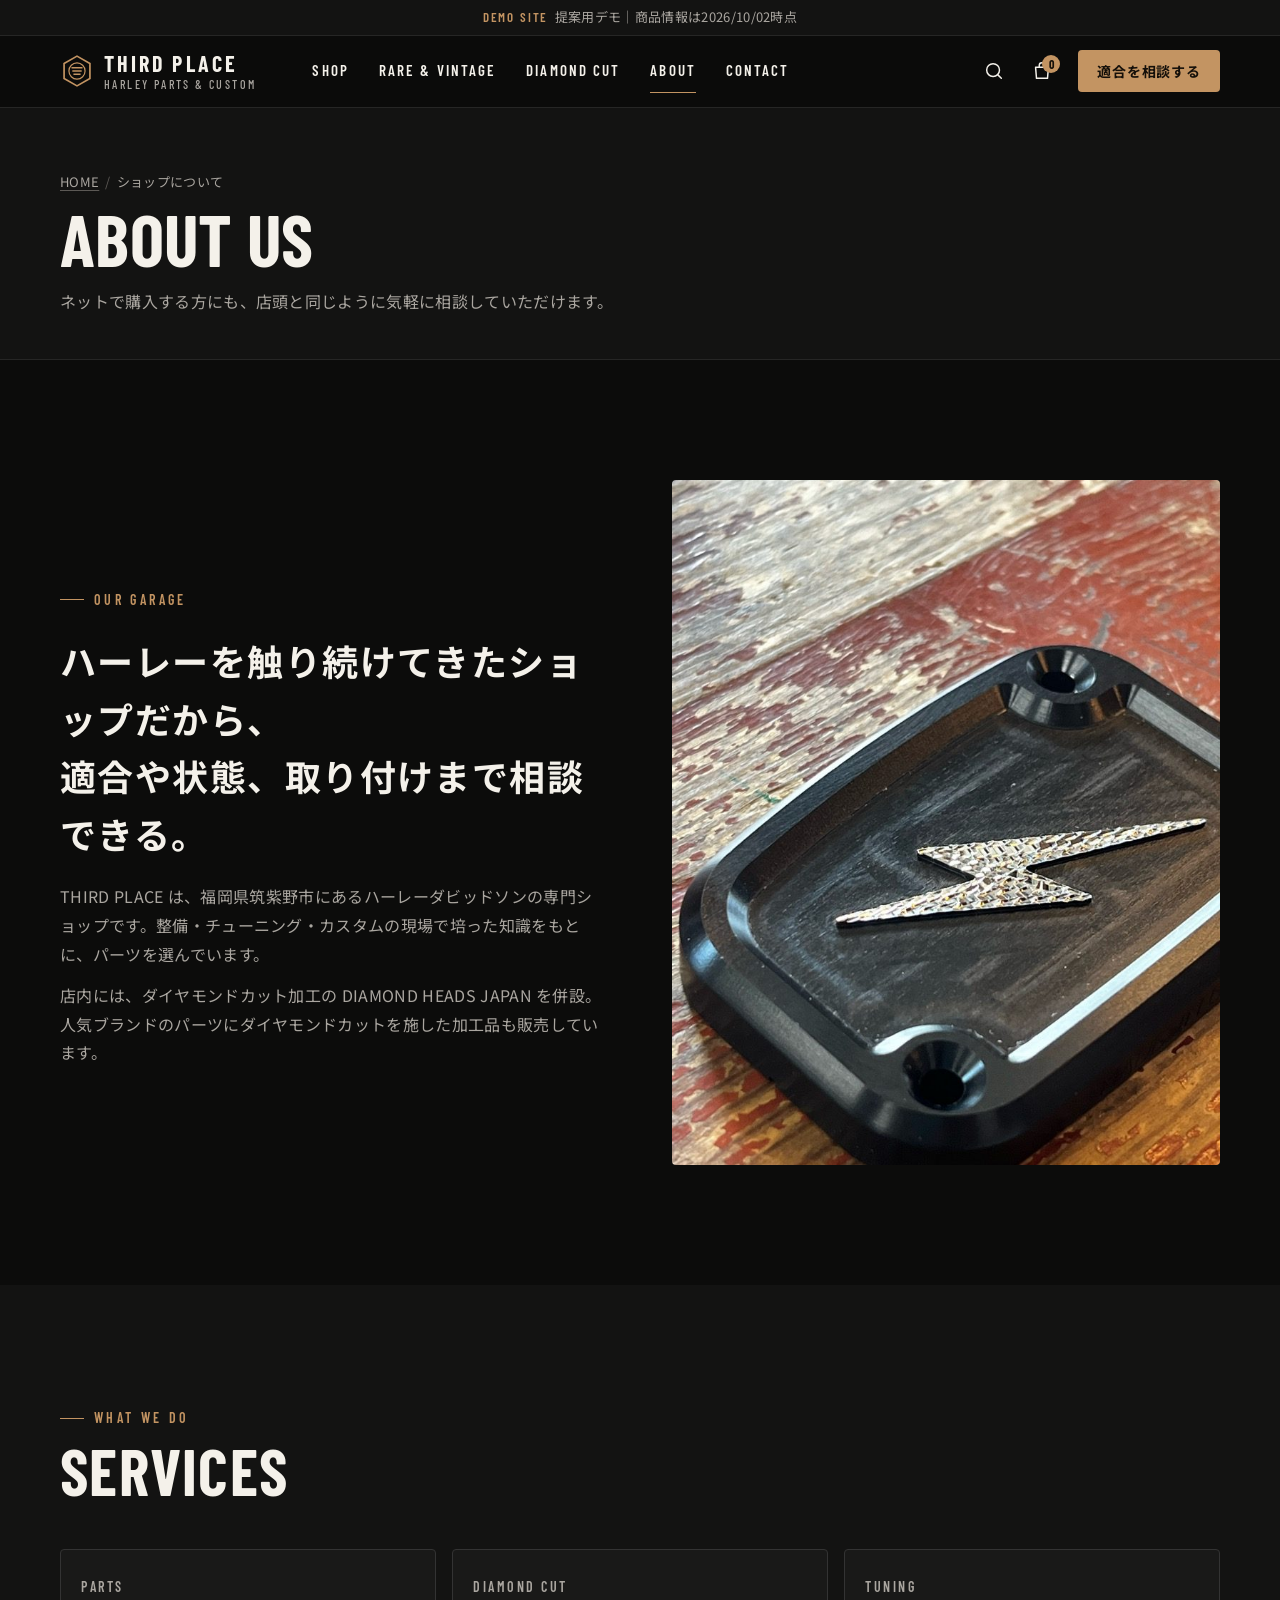
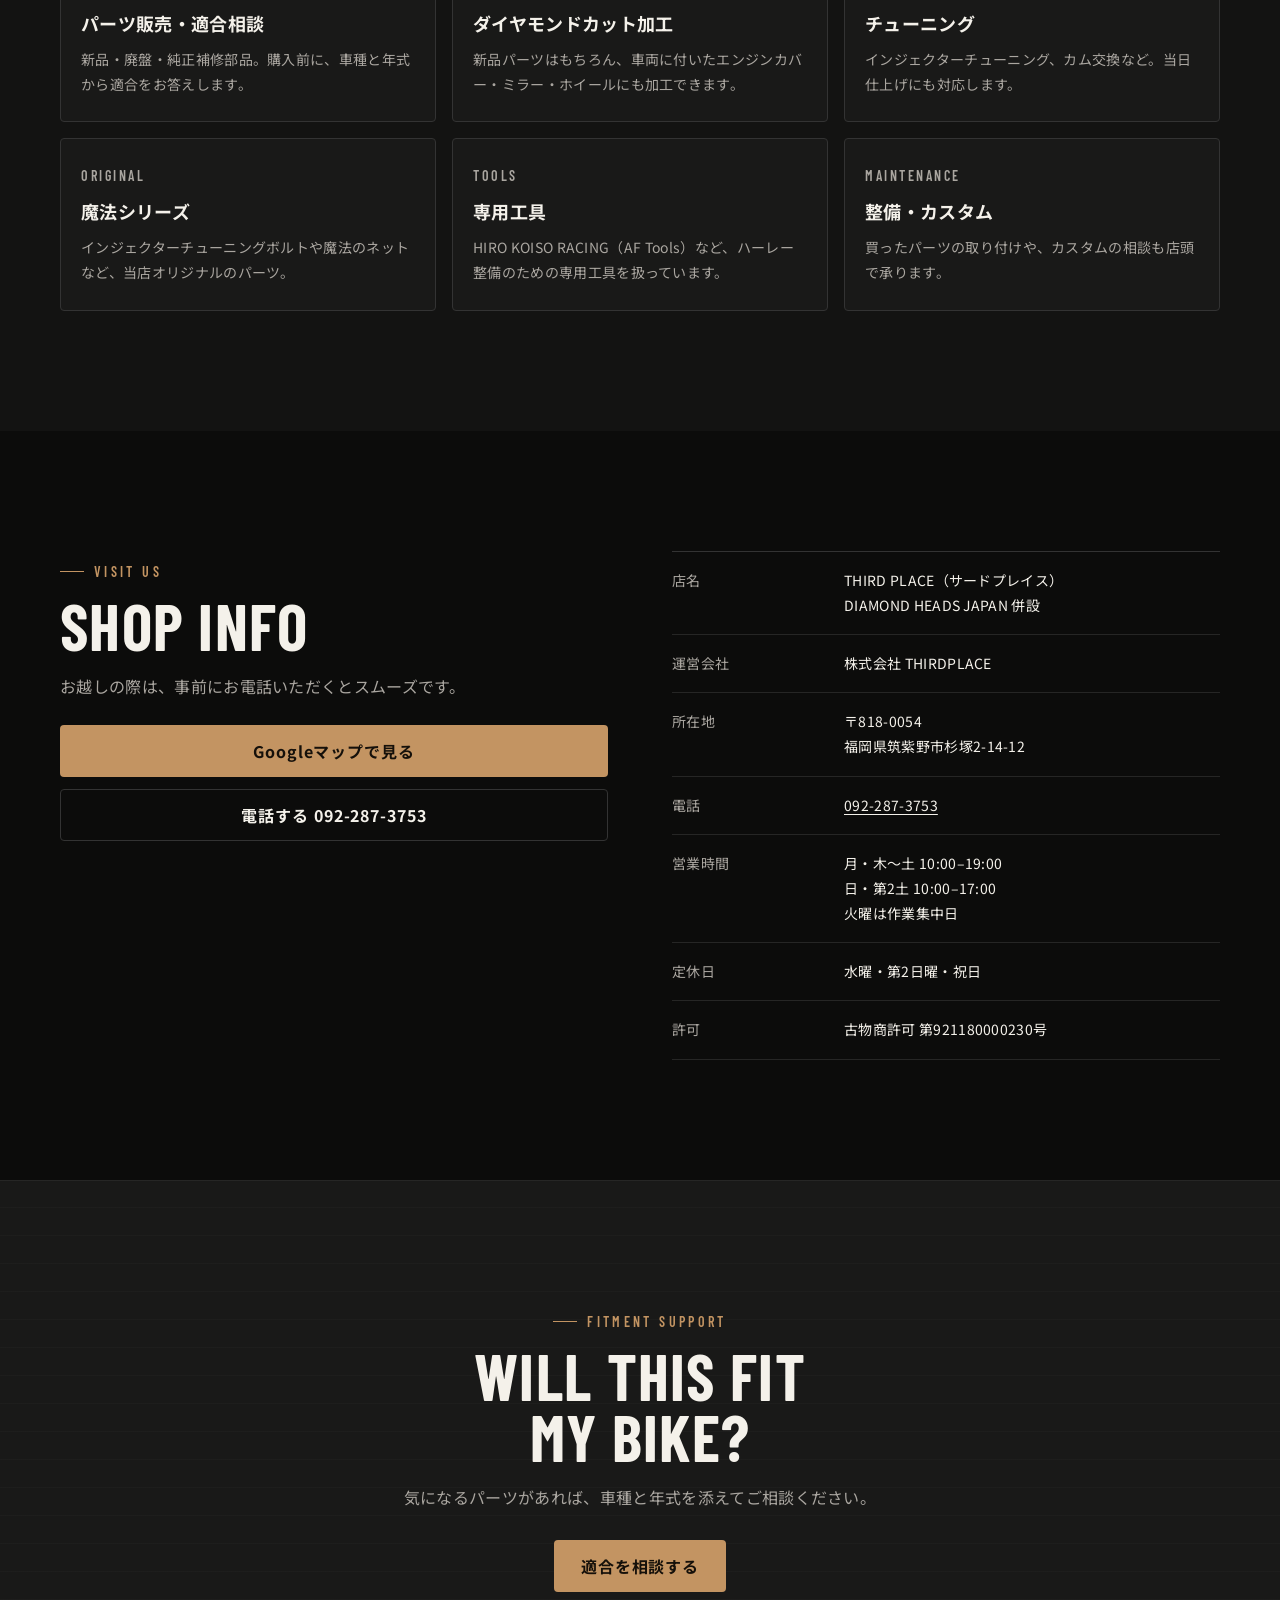
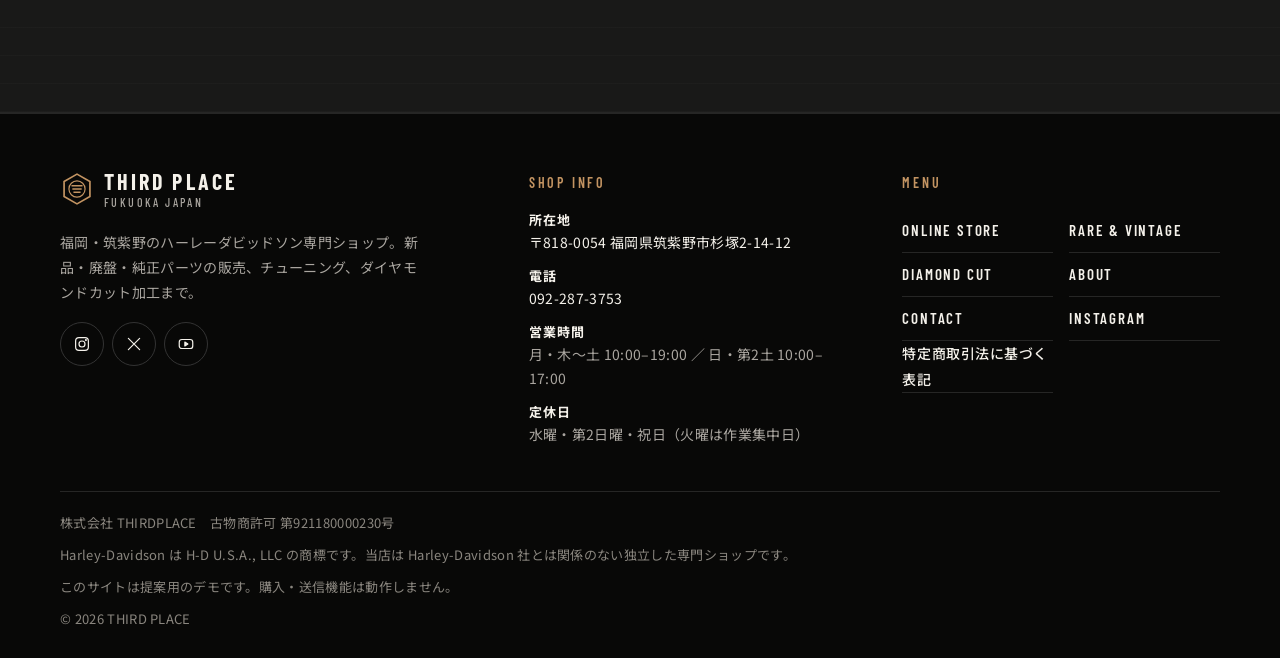
==== commit b29ca5e3: "コピーを自然な日本語に修正し、断定・独占表現を除去 - HERO: 「ハーレーを知り尽くした」→「ハーレー専門店ならではのセレクト」 - FIND YOUR PARTS / RARE & VINTAG" ====
--- a/about.html
+++ b/about.html
@@ -1,100 +1,101 @@
-<!DOCTYPE html>
-<html lang="ja">
-<head>
-  <meta charset="utf-8">
-  <meta name="viewport" content="width=device-width, initial-scale=1, viewport-fit=cover">
-  <title>ショップについて｜福岡・筑紫野のハーレー専門店 THIRD PLACE</title>
-  <meta name="description" content="福岡県筑紫野市のハーレーダビッドソン専門ショップ THIRD PLACE。パーツ販売、チューニング、カム交換、インジェクターチューニング、ダイヤモンドカット加工（DIAMOND HEADS JAPAN）。">
-  <meta name="theme-color" content="#0c0c0b">
-  <link rel="icon" href="assets/images/favicon.svg" type="image/svg+xml">
-  <link rel="preconnect" href="https://fonts.googleapis.com">
-  <link rel="preconnect" href="https://fonts.gstatic.com" crossorigin>
-  <link rel="stylesheet" href="https://fonts.googleapis.com/css2?family=Barlow+Condensed:wght@500;600;700&family=Noto+Sans+JP:wght@400;500;700&display=swap">
-  <link rel="stylesheet" href="css/style.css">
-  <script>document.documentElement.classList.add("js");</script>
-</head>
-<body data-page="about">
-  <a class="skip-link" href="#main">本文へスキップ</a>
-  <div data-chrome="header"></div>
-
-  <main id="main" class="page-fade">
-    <section class="page-hero">
-      <div class="container">
-        <nav aria-label="パンくずリスト"><ol class="breadcrumb"><li><a href="index.html">HOME</a></li><li>ショップについて</li></ol></nav>
-        <h1 class="page-hero__title"><span class="visually-hidden">ショップについて — </span>ABOUT US</h1>
-        <p class="page-hero__lead">ネットで買う方にも、店頭と同じように相談してほしい。</p>
-      </div>
-    </section>
-
-    <section class="section">
-      <div class="container about__grid">
-        <div class="reveal">
-          <p class="eyebrow" style="margin-bottom:20px">OUR GARAGE</p>
-          <h2 class="about__statement">ハーレーを触り続けてきた店だから、<br>適合も、状態も、使い方まで相談できる。</h2>
-          <p class="about__text" style="margin-top:20px">THIRD PLACE は、福岡県筑紫野市にあるハーレーダビッドソンの専門ショップです。整備・チューニング・カスタムの現場で培った知識をもとに、パーツを選んでいます。</p>
-          <p class="about__text" style="margin-top:12px">店内には、ダイヤモンドカット加工の DIAMOND HEADS JAPAN を併設。ほかでは手に入らない加工パーツをつくっています。</p>
-        </div>
-        <div class="about__media reveal">
-          <img src="assets/images/products/ca44_209_1.jpg" alt="ダイヤモンドカット加工したマスターシリンダーカバー" loading="lazy" decoding="async">
-        </div>
-      </div>
-    </section>
-
-    <section class="section section--alt" aria-labelledby="service-title">
-      <div class="container">
-        <div class="section-head reveal">
-          <div class="section-head__title">
-            <p class="eyebrow">WHAT WE DO</p>
-            <h2 class="h2" id="service-title">SERVICES</h2>
-          </div>
-        </div>
-        <div class="services">
-          <article class="service reveal"><p class="service__en">PARTS</p><h3>パーツ販売・適合相談</h3><p>新品・廃盤・純正補修部品。購入前に、車種と年式から適合をお答えします。</p></article>
-          <article class="service reveal"><p class="service__en">DIAMOND CUT</p><h3>ダイヤモンドカット加工</h3><p>新品パーツはもちろん、車両に付いたエンジンカバー・ミラー・ホイールにも加工できます。</p></article>
-          <article class="service reveal"><p class="service__en">TUNING</p><h3>チューニング</h3><p>インジェクターチューニング、カム交換など。当日仕上げにも対応します。</p></article>
-          <article class="service reveal"><p class="service__en">ORIGINAL</p><h3>魔法シリーズ</h3><p>インジェクターチューニングボルトや魔法のネットなど、当店オリジナルのパーツ。</p></article>
-          <article class="service reveal"><p class="service__en">TOOLS</p><h3>専用工具</h3><p>HIRO KOISO RACING（AF Tools）など、ハーレー整備のための専用工具を扱っています。</p></article>
-          <article class="service reveal"><p class="service__en">MAINTENANCE</p><h3>整備・カスタム</h3><p>買ったパーツの取り付けや、カスタムの相談も店頭で承ります。</p></article>
-        </div>
-      </div>
-    </section>
-
-    <section class="section" aria-labelledby="info-title">
-      <div class="container split">
-        <div class="reveal">
-          <p class="eyebrow" style="margin-bottom:12px">VISIT US</p>
-          <h2 class="h2" id="info-title">SHOP INFO</h2>
-          <p class="section-lead" style="margin-top:16px">お越しの際は、事前にお電話いただくとスムーズです。</p>
-          <p style="margin-top:24px; display:grid; gap:12px">
-            <a class="btn btn--primary" href="https://www.google.com/maps/search/?api=1&amp;query=%E7%A6%8F%E5%B2%A1%E7%9C%8C%E7%AD%91%E7%B4%AB%E9%87%8E%E5%B8%82%E6%9D%89%E5%A1%9A2-14-12" target="_blank" rel="noopener">Googleマップで見る</a>
-            <a class="btn btn--line" href="tel:0922873753">電話する 092-287-3753</a>
-          </p>
-        </div>
-        <dl class="info-table reveal">
-          <div><dt>店名</dt><dd>THIRD PLACE（サードプレイス）<br>DIAMOND HEADS JAPAN 併設</dd></div>
-          <div><dt>運営会社</dt><dd>株式会社 THIRDPLACE</dd></div>
-          <div><dt>所在地</dt><dd>〒818-0054<br>福岡県筑紫野市杉塚2-14-12</dd></div>
-          <div><dt>電話</dt><dd><a href="tel:0922873753">092-287-3753</a></dd></div>
-          <div><dt>営業時間</dt><dd>月・木〜土 10:00–19:00<br>日・第2土 10:00–17:00<br>火曜は作業集中日</dd></div>
-          <div><dt>定休日</dt><dd>水曜・第2日曜・祝日</dd></div>
-          <div><dt>許可</dt><dd>古物商許可 第921180000230号</dd></div>
-        </dl>
-      </div>
-    </section>
-
-    <section class="section fitment">
-      <div class="container" style="text-align:center">
-        <p class="eyebrow" style="justify-content:center">FITMENT SUPPORT</p>
-        <h2 class="h2" style="margin-top:12px">WILL THIS FIT<br>MY BIKE?</h2>
-        <p class="section-lead" style="margin:16px auto 28px">気になるパーツがあれば、車種と年式を添えてご相談ください。</p>
-        <a class="btn btn--primary" href="contact.html">適合を相談する</a>
-      </div>
-    </section>
-  </main>
-
-  <div data-chrome="footer"></div>
-
-  <script src="data/products.js" defer></script>
-  <script src="js/main.js" defer></script>
-</body>
-</html>
+<!DOCTYPE html>
+<html lang="ja">
+<head>
+  <meta charset="utf-8">
+  <meta name="viewport" content="width=device-width, initial-scale=1, viewport-fit=cover">
+  <title>ショップについて｜福岡・筑紫野のハーレー専門店 THIRD PLACE</title>
+  <meta name="description" content="福岡県筑紫野市のハーレーダビッドソン専門ショップ THIRD PLACE。パーツ販売、チューニング、カム交換、インジェクターチューニング、ダイヤモンドカット加工（DIAMOND HEADS JAPAN）。">
+  <meta name="robots" content="noindex, nofollow">
+  <meta name="theme-color" content="#0c0c0b">
+  <link rel="icon" href="assets/images/favicon.svg" type="image/svg+xml">
+  <link rel="preconnect" href="https://fonts.googleapis.com">
+  <link rel="preconnect" href="https://fonts.gstatic.com" crossorigin>
+  <link rel="stylesheet" href="https://fonts.googleapis.com/css2?family=Barlow+Condensed:wght@500;600;700&family=Noto+Sans+JP:wght@400;500;700&display=swap">
+  <link rel="stylesheet" href="css/style.css">
+  <script>document.documentElement.classList.add("js");</script>
+</head>
+<body data-page="about">
+  <a class="skip-link" href="#main">本文へスキップ</a>
+  <div data-chrome="header"></div>
+
+  <main id="main" class="page-fade">
+    <section class="page-hero">
+      <div class="container">
+        <nav aria-label="パンくずリスト"><ol class="breadcrumb"><li><a href="index.html">HOME</a></li><li>ショップについて</li></ol></nav>
+        <h1 class="page-hero__title"><span class="visually-hidden">ショップについて — </span>ABOUT US</h1>
+        <p class="page-hero__lead">ネットで購入する方にも、店頭と同じように気軽に相談していただけます。</p>
+      </div>
+    </section>
+
+    <section class="section">
+      <div class="container about__grid">
+        <div class="reveal">
+          <p class="eyebrow" style="margin-bottom:20px">OUR GARAGE</p>
+          <h2 class="about__statement">ハーレーを触り続けてきたショップだから、<br>適合や状態、取り付けまで相談できる。</h2>
+          <p class="about__text" style="margin-top:20px">THIRD PLACE は、福岡県筑紫野市にあるハーレーダビッドソンの専門ショップです。整備・チューニング・カスタムの現場で培った知識をもとに、パーツを選んでいます。</p>
+          <p class="about__text" style="margin-top:12px">店内には、ダイヤモンドカット加工の DIAMOND HEADS JAPAN を併設。人気ブランドのパーツにダイヤモンドカットを施した加工品も販売しています。</p>
+        </div>
+        <div class="about__media reveal">
+          <img src="assets/images/products/ca44_209_1.jpg" alt="ダイヤモンドカット加工したマスターシリンダーカバー" loading="lazy" decoding="async">
+        </div>
+      </div>
+    </section>
+
+    <section class="section section--alt" aria-labelledby="service-title">
+      <div class="container">
+        <div class="section-head reveal">
+          <div class="section-head__title">
+            <p class="eyebrow">WHAT WE DO</p>
+            <h2 class="h2" id="service-title">SERVICES</h2>
+          </div>
+        </div>
+        <div class="services">
+          <article class="service reveal"><p class="service__en">PARTS</p><h3>パーツ販売・適合相談</h3><p>新品・廃盤・純正補修部品。購入前に、車種と年式から適合をお答えします。</p></article>
+          <article class="service reveal"><p class="service__en">DIAMOND CUT</p><h3>ダイヤモンドカット加工</h3><p>新品パーツはもちろん、車両に付いたエンジンカバー・ミラー・ホイールにも加工できます。</p></article>
+          <article class="service reveal"><p class="service__en">TUNING</p><h3>チューニング</h3><p>インジェクターチューニング、カム交換など。当日仕上げにも対応します。</p></article>
+          <article class="service reveal"><p class="service__en">ORIGINAL</p><h3>魔法シリーズ</h3><p>インジェクターチューニングボルトや魔法のネットなど、当店オリジナルのパーツ。</p></article>
+          <article class="service reveal"><p class="service__en">TOOLS</p><h3>専用工具</h3><p>HIRO KOISO RACING（AF Tools）など、ハーレー整備のための専用工具を扱っています。</p></article>
+          <article class="service reveal"><p class="service__en">MAINTENANCE</p><h3>整備・カスタム</h3><p>買ったパーツの取り付けや、カスタムの相談も店頭で承ります。</p></article>
+        </div>
+      </div>
+    </section>
+
+    <section class="section" aria-labelledby="info-title">
+      <div class="container split">
+        <div class="reveal">
+          <p class="eyebrow" style="margin-bottom:12px">VISIT US</p>
+          <h2 class="h2" id="info-title">SHOP INFO</h2>
+          <p class="section-lead" style="margin-top:16px">お越しの際は、事前にお電話いただくとスムーズです。</p>
+          <p style="margin-top:24px; display:grid; gap:12px">
+            <a class="btn btn--primary" href="https://www.google.com/maps/search/?api=1&amp;query=%E7%A6%8F%E5%B2%A1%E7%9C%8C%E7%AD%91%E7%B4%AB%E9%87%8E%E5%B8%82%E6%9D%89%E5%A1%9A2-14-12" target="_blank" rel="noopener">Googleマップで見る</a>
+            <a class="btn btn--line" href="tel:0922873753">電話する 092-287-3753</a>
+          </p>
+        </div>
+        <dl class="info-table reveal">
+          <div><dt>店名</dt><dd>THIRD PLACE（サードプレイス）<br>DIAMOND HEADS JAPAN 併設</dd></div>
+          <div><dt>運営会社</dt><dd>株式会社 THIRDPLACE</dd></div>
+          <div><dt>所在地</dt><dd>〒818-0054<br>福岡県筑紫野市杉塚2-14-12</dd></div>
+          <div><dt>電話</dt><dd><a href="tel:0922873753">092-287-3753</a></dd></div>
+          <div><dt>営業時間</dt><dd>月・木〜土 10:00–19:00<br>日・第2土 10:00–17:00<br>火曜は作業集中日</dd></div>
+          <div><dt>定休日</dt><dd>水曜・第2日曜・祝日</dd></div>
+          <div><dt>許可</dt><dd>古物商許可 第921180000230号</dd></div>
+        </dl>
+      </div>
+    </section>
+
+    <section class="section fitment">
+      <div class="container" style="text-align:center">
+        <p class="eyebrow" style="justify-content:center">FITMENT SUPPORT</p>
+        <h2 class="h2" style="margin-top:12px">WILL THIS FIT<br>MY BIKE?</h2>
+        <p class="section-lead" style="margin:16px auto 28px">気になるパーツがあれば、車種と年式を添えてご相談ください。</p>
+        <a class="btn btn--primary" href="contact.html">適合を相談する</a>
+      </div>
+    </section>
+  </main>
+
+  <div data-chrome="footer"></div>
+
+  <script src="data/products.js" defer></script>
+  <script src="js/main.js" defer></script>
+</body>
+</html>
--- a/css/style.css
+++ b/css/style.css
@@ -1,811 +1,811 @@
-/* ==========================================================================
-   THIRD PLACE — Demo Store
-   Mobile first. Breakpoints: 600px (tablet) / 900px (desktop) / 1200px (wide)
-   ========================================================================== */
-
-/* ---------- Tokens ---------- */
-:root {
-  --bg: #0c0c0b;
-  --bg-2: #131312;
-  --surface: #191918;
-  --surface-2: #201f1e;
-  --text: #f4f1ea;
-  --sub: #aaa6a0;
-  --border: #333333;
-  --border-soft: #262625;
-  --accent: #c39462;          /* bronze — the only accent color */
-  --accent-ink: #15100a;      /* text on accent */
-  --plate: #f4f1ea;           /* light plate behind white-background product photos */
-  --overlay: rgba(12, 12, 11, 0.72);
-
-  --font-en: "Barlow Condensed", "Arial Narrow", "Helvetica Neue", Arial, sans-serif;
-  --font-jp: "Noto Sans JP", "Hiragino Sans", "Hiragino Kaku Gothic ProN", "Yu Gothic", Meiryo, sans-serif;
-
-  --fs-xs: 0.8125rem;   /* 13px */
-  --fs-sm: 0.875rem;    /* 14px */
-  --fs-base: 1rem;      /* 16px */
-  --fs-md: 1.125rem;    /* 18px */
-  --fs-lg: 1.375rem;    /* 22px */
-  --fs-h2: clamp(2.25rem, 9vw, 4rem);
-  --fs-hero: clamp(3.25rem, 15vw, 7.5rem);
-
-  --gutter: 16px;
-  --maxw: 1240px;
-  --radius: 4px;
-  --header-h: 60px;
-  --section-y: 72px;
-  --ease: cubic-bezier(0.2, 0.7, 0.2, 1);
-}
-
-@media (min-width: 600px) {
-  :root { --gutter: 24px; --section-y: 96px; }
-}
-@media (min-width: 900px) {
-  :root { --gutter: 40px; --header-h: 72px; --section-y: 120px; }
-}
-
-/* ---------- Base ---------- */
-*, *::before, *::after { box-sizing: border-box; }
-html { -webkit-text-size-adjust: 100%; scroll-padding-top: calc(var(--header-h) + 16px); }
-body {
-  margin: 0;
-  background: var(--bg);
-  color: var(--text);
-  font-family: var(--font-jp);
-  font-size: var(--fs-base);
-  line-height: 1.8;
-  letter-spacing: 0.02em;
-  overflow-x: hidden;
-  -webkit-font-smoothing: antialiased;
-}
-body.is-locked { overflow: hidden; }
-img { display: block; max-width: 100%; height: auto; }
-a { color: inherit; text-decoration: none; }
-button, input, select, textarea { font: inherit; color: inherit; }
-button { cursor: pointer; }
-h1, h2, h3, h4, p, ul, ol, dl, dd, figure { margin: 0; }
-ul, ol { padding: 0; list-style: none; }
-:focus-visible { outline: 2px solid var(--accent); outline-offset: 3px; }
-::selection { background: var(--accent); color: var(--accent-ink); }
-
-.container { width: 100%; max-width: var(--maxw); margin-inline: auto; padding-inline: var(--gutter); }
-.visually-hidden {
-  position: absolute !important; width: 1px; height: 1px; padding: 0; margin: -1px;
-  overflow: hidden; clip: rect(0 0 0 0); white-space: nowrap; border: 0;
-}
-.en { font-family: var(--font-en); letter-spacing: 0.06em; }
-.skip-link {
-  position: absolute; left: 8px; top: -60px; z-index: 200; padding: 10px 16px;
-  background: var(--accent); color: var(--accent-ink); font-weight: 700; border-radius: var(--radius);
-}
-.skip-link:focus { top: 8px; }
-
-/* ---------- Demo notice bar ---------- */
-.demo-bar {
-  background: var(--bg-2);
-  border-bottom: 1px solid var(--border-soft);
-  color: var(--sub);
-  font-size: var(--fs-xs);
-  line-height: 1.5;
-  text-align: center;
-  padding: 7px var(--gutter);
-}
-.demo-bar strong { color: var(--accent); font-family: var(--font-en); letter-spacing: 0.14em; font-weight: 600; margin-right: 0.5em; }
-
-/* ---------- Buttons ---------- */
-.btn {
-  display: inline-flex; align-items: center; justify-content: center; gap: 10px;
-  min-height: 52px; padding: 0 26px;
-  border: 1px solid transparent; border-radius: var(--radius);
-  font-weight: 700; font-size: var(--fs-base); letter-spacing: 0.06em; line-height: 1.3;
-  transition: background-color .25s var(--ease), border-color .25s var(--ease), color .25s var(--ease), transform .25s var(--ease);
-}
-.btn svg { width: 18px; height: 18px; flex: none; }
-.btn--primary { background: var(--accent); color: var(--accent-ink); }
-.btn--ghost { border-color: rgba(244, 241, 234, 0.4); color: var(--text); background: rgba(12, 12, 11, 0.25); }
-.btn--line { border-color: var(--border); color: var(--text); background: transparent; }
-.btn--block { width: 100%; }
-@media (hover: hover) {
-  .btn--primary:hover { background: #d3a675; }
-  .btn--ghost:hover, .btn--line:hover { border-color: var(--text); }
-  .btn:hover svg.icon-arrow { transform: translateX(3px); }
-}
-.btn svg.icon-arrow { transition: transform .25s var(--ease); }
-
-.text-link {
-  display: inline-flex; align-items: center; gap: 8px;
-  font-family: var(--font-en); font-weight: 600; letter-spacing: 0.14em; font-size: var(--fs-sm);
-  color: var(--text); padding: 10px 0; border-bottom: 1px solid var(--border);
-  transition: border-color .25s var(--ease), color .25s var(--ease);
-}
-.text-link svg { width: 16px; height: 16px; }
-@media (hover: hover) { .text-link:hover { color: var(--accent); border-color: var(--accent); } }
-
-/* ---------- Header ---------- */
-.site-header {
-  position: sticky; top: 0; z-index: 100;
-  height: var(--header-h);
-  background: rgba(12, 12, 11, 0.92);
-  border-bottom: 1px solid var(--border-soft);
-  backdrop-filter: saturate(140%) blur(10px);
-  -webkit-backdrop-filter: saturate(140%) blur(10px);
-  transition: background-color .3s var(--ease), border-color .3s var(--ease);
-}
-.site-header--overlay:not(.is-scrolled) { background: transparent; border-color: transparent; backdrop-filter: none; -webkit-backdrop-filter: none; }
-.site-header__inner { height: 100%; display: flex; align-items: center; gap: 16px; }
-
-.logo { display: inline-flex; align-items: center; gap: 10px; flex: none; }
-.logo__mark { width: 34px; height: 34px; color: var(--accent); }
-.logo__text { display: flex; flex-direction: column; line-height: 1; }
-.logo__name { font-family: var(--font-en); font-weight: 700; font-size: 1.375rem; letter-spacing: 0.14em; }
-.logo__sub { font-family: var(--font-en); font-weight: 500; font-size: 0.75rem; letter-spacing: 0.2em; color: var(--sub); margin-top: 4px; }
-
-.gnav { display: none; }
-.header-actions { margin-left: auto; display: flex; align-items: center; gap: 4px; }
-.icon-btn {
-  position: relative; width: 44px; height: 44px; display: inline-grid; place-items: center;
-  border: 0; background: transparent; border-radius: var(--radius); color: var(--text);
-}
-.icon-btn svg { width: 22px; height: 22px; }
-.icon-btn__badge {
-  position: absolute; top: 6px; right: 4px; min-width: 18px; height: 18px; padding: 0 5px;
-  border-radius: 9px; background: var(--accent); color: var(--accent-ink);
-  font: 700 12px/18px var(--font-en); text-align: center; letter-spacing: 0;
-}
-.header-cta { display: none; }
-@media (max-width: 379.98px) {
-  .site-header__inner { gap: 8px; }
-  .logo { gap: 8px; }
-  .logo__mark { width: 28px; height: 28px; }
-  .logo__name { font-size: 1.125rem; letter-spacing: 0.1em; }
-  .site-header .logo__sub { display: none; }
-  .header-actions { gap: 0; }
-  .icon-btn { width: 42px; }
-}
-
-@media (min-width: 900px) {
-  .gnav { display: flex; gap: 30px; margin-left: 40px; }
-  .gnav a {
-    font-family: var(--font-en); font-weight: 600; font-size: 0.9375rem; letter-spacing: 0.14em;
-    padding: 8px 0; border-bottom: 1px solid transparent; transition: border-color .25s, color .25s;
-  }
-  .gnav a:hover, .gnav a[aria-current="page"] { border-color: var(--accent); }
-  .menu-toggle { display: none; }
-  .header-cta { display: inline-flex; min-height: 42px; padding: 0 18px; font-size: var(--fs-sm); margin-left: 10px; }
-}
-
-/* ---------- Mobile menu ---------- */
-.mobile-menu {
-  position: fixed; inset: 0; z-index: 150;
-  background: var(--bg);
-  display: flex; flex-direction: column;
-  transform: translateX(100%); visibility: hidden;
-  transition: transform .4s var(--ease), visibility 0s linear .4s;
-}
-.mobile-menu.is-open { transform: none; visibility: visible; transition: transform .4s var(--ease); }
-.mobile-menu__head { height: var(--header-h); display: flex; align-items: center; justify-content: space-between; padding-inline: var(--gutter); border-bottom: 1px solid var(--border-soft); flex: none; }
-.mobile-menu__body { flex: 1; overflow-y: auto; padding: 12px var(--gutter) 32px; }
-.mobile-menu__nav a {
-  display: flex; align-items: baseline; justify-content: space-between; gap: 12px;
-  padding: 16px 0; border-bottom: 1px solid var(--border-soft);
-}
-.mobile-menu__nav .en { font-weight: 700; font-size: 1.75rem; letter-spacing: 0.08em; line-height: 1.1; }
-.mobile-menu__nav .jp { color: var(--sub); font-size: var(--fs-sm); }
-.mobile-menu__cta { display: grid; gap: 12px; margin-top: 28px; }
-.mobile-menu__info { margin-top: 28px; color: var(--sub); font-size: var(--fs-sm); line-height: 1.8; }
-.mobile-menu__info a { color: var(--text); }
-
-/* ---------- Section heads ---------- */
-.section { padding-block: var(--section-y); }
-.section--alt { background: var(--bg-2); }
-.section-head { display: flex; flex-wrap: wrap; align-items: flex-end; justify-content: space-between; gap: 16px 24px; margin-bottom: 32px; }
-.section-head__title { display: flex; flex-direction: column; gap: 10px; }
-.eyebrow {
-  display: inline-flex; align-items: center; gap: 10px;
-  font-family: var(--font-en); font-weight: 600; font-size: var(--fs-sm); letter-spacing: 0.24em; color: var(--accent);
-}
-.eyebrow::before { content: ""; width: 24px; height: 1px; background: currentColor; }
-.h2 {
-  font-family: var(--font-en); font-weight: 700; font-size: var(--fs-h2);
-  line-height: 0.95; letter-spacing: 0.02em; text-transform: uppercase;
-}
-.section-lead { color: var(--sub); font-size: var(--fs-base); max-width: 36em; }
-@media (min-width: 900px) { .section-head { margin-bottom: 48px; } }
-
-/* ---------- Hero ---------- */
-.hero {
-  position: relative; isolation: isolate;
-  min-height: min(calc(100svh - var(--header-h)), 860px);
-  display: flex; align-items: flex-end;
-  margin-top: calc(var(--header-h) * -1);
-  padding: calc(var(--header-h) + 40px) 0 44px;
-  overflow: hidden;
-}
-.hero__media { position: absolute; inset: -90px 0 47% 0; z-index: -2; }
-.hero__media img { width: 100%; height: 100%; object-fit: cover; object-position: 50% 45%; }
-.hero__eyebrow { display: none; }
-.hero::before {
-  /* readability gradient + machined line texture */
-  content: ""; position: absolute; inset: 0; z-index: -1;
-  background:
-    linear-gradient(180deg, rgba(12,12,11,0.6) 0%, rgba(12,12,11,0) 18%, rgba(12,12,11,0.25) 36%, rgba(12,12,11,0.9) 50%, var(--bg) 57%),
-    repeating-linear-gradient(90deg, rgba(244,241,234,0.025) 0 1px, transparent 1px 6px);
-}
-.hero__content { position: relative; width: 100%; }
-.hero__eyebrow { margin-bottom: 18px; }
-.hero__title {
-  font-family: var(--font-en); font-weight: 700; font-size: var(--fs-hero);
-  line-height: 0.92; letter-spacing: 0.01em; text-transform: uppercase;
-}
-.hero__title .thin { display: block; font-weight: 500; color: var(--sub); font-size: 0.42em; letter-spacing: 0.32em; margin-bottom: 0.5em; }
-.hero__lineup {
-  display: flex; flex-wrap: wrap; gap: 6px 14px; margin-top: 20px;
-  font-family: var(--font-en); font-weight: 600; font-size: 0.9375rem; letter-spacing: 0.2em;
-}
-.hero__lineup li { display: inline-flex; align-items: center; gap: 14px; }
-.hero__lineup li + li::before { content: ""; width: 4px; height: 4px; background: var(--accent); transform: rotate(45deg); }
-.hero__lead { margin-top: 18px; color: #dcd8d0; font-size: var(--fs-base); line-height: 1.9; max-width: 30em; }
-.hero__cta { display: grid; gap: 12px; margin-top: 28px; }
-
-@media (min-width: 600px) {
-  .hero__cta { grid-template-columns: auto auto; justify-content: start; }
-  .hero__lead { font-size: var(--fs-md); }
-}
-@media (min-width: 900px) {
-  .hero { align-items: center; padding-bottom: 80px; min-height: min(100svh, 900px); }
-  .hero__media { inset: 0 0 0 42%; }
-  .hero__eyebrow { display: inline-flex; }
-  .hero__media img { object-position: 50% 40%; }
-  .hero::before {
-    background:
-      linear-gradient(90deg, var(--bg) 0%, var(--bg) 43%, rgba(12,12,11,0.7) 54%, rgba(12,12,11,0.1) 75%, rgba(12,12,11,0.35) 100%),
-      linear-gradient(180deg, transparent 70%, var(--bg) 100%),
-      repeating-linear-gradient(90deg, rgba(244,241,234,0.025) 0 1px, transparent 1px 6px);
-  }
-  .hero__lineup { font-size: 1.0625rem; }
-}
-.hero__side {
-  display: none;
-}
-@media (min-width: 1200px) {
-  .hero__side {
-    display: block; position: absolute; right: var(--gutter); bottom: 80px;
-    writing-mode: vertical-rl; font-family: var(--font-en); font-size: var(--fs-xs); letter-spacing: 0.4em; color: var(--sub);
-  }
-}
-
-/* ---------- Trust strip ---------- */
-.trust { border-block: 1px solid var(--border-soft); background: var(--bg-2); }
-.trust__list { display: grid; grid-template-columns: 1fr 1fr; }
-.trust__item { display: flex; gap: 10px; align-items: flex-start; padding: 18px 8px 18px 0; min-width: 0; }
-.trust__item:nth-child(n+3) { border-top: 1px solid var(--border-soft); }
-.trust__item:nth-child(even) { padding-left: 14px; border-left: 1px solid var(--border-soft); }
-.trust__item svg { width: 22px; height: 22px; color: var(--accent); flex: none; margin-top: 3px; }
-.trust__item b { display: block; font-size: var(--fs-sm); line-height: 1.5; }
-.trust__item span { display: block; color: var(--sub); font-size: var(--fs-xs); line-height: 1.5; margin-top: 2px; }
-@media (min-width: 900px) {
-  .trust__list { grid-template-columns: repeat(4, 1fr); }
-  .trust__item { padding: 26px 20px; }
-  .trust__item:nth-child(n+3) { border-top: 0; }
-  .trust__item + .trust__item { border-left: 1px solid var(--border-soft); padding-left: 20px; }
-  .trust__item:first-child { padding-left: 0; }
-}
-
-/* ---------- Find your parts ---------- */
-.finder { display: grid; gap: 12px; }
-.finder-card {
-  position: relative; overflow: hidden; isolation: isolate;
-  border: 1px solid var(--border); border-radius: var(--radius);
-  background: var(--surface);
-  padding: 24px 20px;
-  display: flex; flex-direction: column; gap: 14px;
-}
-.finder-card__num { font-family: var(--font-en); font-size: var(--fs-sm); letter-spacing: 0.2em; color: var(--accent); }
-.finder-card__title { font-size: var(--fs-lg); font-weight: 700; line-height: 1.4; }
-.finder-card__title .en { display: block; font-size: var(--fs-sm); color: var(--sub); font-weight: 600; letter-spacing: 0.2em; margin-bottom: 4px; }
-.finder-card__text { color: var(--sub); font-size: var(--fs-sm); }
-.chip-row { display: flex; flex-wrap: wrap; gap: 8px; }
-.chip {
-  display: inline-flex; align-items: center; min-height: 44px; padding: 0 16px;
-  border: 1px solid var(--border); border-radius: 999px;
-  font-family: var(--font-en); font-weight: 600; font-size: 0.9375rem; letter-spacing: 0.1em;
-  background: var(--bg); transition: border-color .2s, background-color .2s, color .2s;
-}
-.chip--jp { font-family: var(--font-jp); font-weight: 500; font-size: var(--fs-sm); letter-spacing: 0.04em; }
-@media (hover: hover) { .chip:hover { border-color: var(--accent); color: var(--accent); } }
-
-.finder-card--photo { padding: 0 0 22px; gap: 10px; }
-.finder-card--photo > :not(.finder-card__media) { margin-inline: 20px; }
-.finder-card__media { aspect-ratio: 16 / 9; background: var(--plate); overflow: hidden; margin-bottom: 8px; }
-.finder-card__media img { width: 100%; height: 100%; object-fit: contain; padding: 4% 10%; mix-blend-mode: multiply; transition: transform .6s var(--ease); }
-.finder-card--photo .finder-card__go { display: inline-flex; align-items: center; gap: 8px; font-family: var(--font-en); font-weight: 600; letter-spacing: 0.14em; font-size: var(--fs-sm); color: var(--accent); }
-.finder-card--photo .finder-card__go svg { width: 16px; height: 16px; }
-@media (hover: hover) { .finder-card--photo:hover img { transform: scale(1.04); } .finder-card--photo:hover { border-color: var(--accent); } }
-
-@media (min-width: 600px) {
-  .finder { grid-template-columns: 1fr 1fr; }
-}
-@media (min-width: 900px) {
-  .finder { grid-template-columns: repeat(12, 1fr); gap: 16px; }
-  .finder-card { padding: 32px; }
-  .finder-card:nth-child(1), .finder-card:nth-child(2) { grid-column: span 6; }
-  .finder-card:nth-child(3), .finder-card:nth-child(4) { grid-column: span 6; padding: 0 0 32px; }
-  .finder-card--photo > :not(.finder-card__media) { margin-inline: 32px; }
-}
-
-/* ---------- Product grid & card ---------- */
-.product-grid { display: grid; grid-template-columns: repeat(2, minmax(0, 1fr)); gap: 24px 12px; }
-@media (min-width: 600px) { .product-grid { grid-template-columns: repeat(3, minmax(0, 1fr)); gap: 32px 16px; } }
-@media (min-width: 1000px) { .product-grid--4 { grid-template-columns: repeat(4, minmax(0, 1fr)); gap: 40px 20px; } }
-
-.card { position: relative; display: flex; flex-direction: column; min-width: 0; }
-.card__link { position: absolute; inset: 0; z-index: 2; border-radius: var(--radius); }
-.card__media {
-  position: relative; aspect-ratio: 1 / 1; overflow: hidden; border-radius: var(--radius);
-  background: var(--surface);
-}
-.card__media img { width: 100%; height: 100%; object-fit: cover; transition: transform .6s var(--ease), opacity .3s; }
-.card__media.is-plate { background: var(--plate); }
-.card__media.is-plate img { object-fit: contain; padding: 8%; mix-blend-mode: multiply; }
-.card__tags { position: absolute; top: 8px; left: 8px; z-index: 1; display: flex; flex-wrap: wrap; gap: 4px; }
-.card__body { padding-top: 12px; display: flex; flex-direction: column; gap: 4px; flex: 1; }
-.card__vendor { font-family: var(--font-en); font-weight: 600; font-size: var(--fs-xs); letter-spacing: 0.14em; color: var(--sub); text-transform: uppercase; line-height: 1.4; overflow: hidden; text-overflow: ellipsis; white-space: nowrap; }
-.card__title {
-  font-size: 0.9375rem; font-weight: 500; line-height: 1.55;
-  display: -webkit-box; -webkit-line-clamp: 2; -webkit-box-orient: vertical; overflow: hidden;
-}
-.card__fit { color: var(--sub); font-size: var(--fs-xs); line-height: 1.5; font-family: var(--font-en); letter-spacing: 0.08em; }
-.card__price { margin-top: auto; padding-top: 6px; font-family: var(--font-en); font-weight: 600; font-size: 1.375rem; letter-spacing: 0.02em; line-height: 1.2; }
-.card__price small { font-size: 0.8125rem; color: var(--sub); font-weight: 500; margin-left: 2px; }
-.card__price--ask { font-family: var(--font-jp); font-size: var(--fs-sm); color: var(--sub); font-weight: 500; }
-.card.is-soldout .card__media img { opacity: 0.45; }
-@media (hover: hover) {
-  .card:hover .card__media img { transform: scale(1.04); }
-  .card:hover .card__title { color: var(--accent); }
-}
-@media (min-width: 600px) { .card__title { font-size: var(--fs-base); } }
-
-/* tags / badges */
-.tag {
-  display: inline-flex; align-items: center; height: 24px; padding: 0 8px;
-  font-family: var(--font-en); font-weight: 700; font-size: 0.75rem; letter-spacing: 0.12em; line-height: 1;
-  border-radius: 2px; background: rgba(12,12,11,0.85); color: var(--text); border: 1px solid rgba(244,241,234,0.18);
-  white-space: nowrap;
-}
-.tag--rare, .tag--diamond { background: var(--accent); color: var(--accent-ink); border-color: var(--accent); }
-.tag--used { background: var(--text); color: var(--bg); border-color: var(--text); }
-.tag--genuine { border-color: var(--accent); color: var(--accent); }
-.tag--soldout { background: var(--bg); color: var(--sub); border-color: var(--border); }
-.tag--demo { background: transparent; color: var(--text); border: 1px dashed var(--sub); }
-.tag--jp { font-family: var(--font-jp); font-size: 0.75rem; letter-spacing: 0.04em; }
-
-/* placeholder for products without photos */
-.ph {
-  position: absolute; inset: 0; display: flex; flex-direction: column; align-items: center; justify-content: center; gap: 10px;
-  background:
-    repeating-linear-gradient(135deg, rgba(244,241,234,0.035) 0 1px, transparent 1px 10px),
-    var(--surface);
-  color: var(--sub); text-align: center; padding: 12px;
-}
-.ph svg { width: 34%; max-width: 72px; height: auto; color: #4a4845; }
-.ph__label { font-family: var(--font-en); font-weight: 600; letter-spacing: 0.2em; font-size: 0.75rem; }
-.ph__cat { font-size: 0.75rem; letter-spacing: 0.04em; line-height: 1.4; }
-
-/* ---------- Rare & Vintage ---------- */
-.rare { position: relative; overflow: hidden; background: #0a0a09; border-block: 1px solid var(--border-soft); }
-.rare::before {
-  content: "RARE"; position: absolute; right: -0.06em; top: 0.1em; z-index: 0;
-  font-family: var(--font-en); font-weight: 700; font-size: clamp(8rem, 38vw, 26rem); line-height: 0.8;
-  color: transparent; -webkit-text-stroke: 1px rgba(244,241,234,0.06); pointer-events: none;
-}
-.rare .container { position: relative; z-index: 1; }
-.rare__intro { display: grid; gap: 24px; margin-bottom: 40px; }
-.rare__poem { font-size: clamp(1.25rem, 5vw, 1.75rem); font-weight: 500; line-height: 1.85; letter-spacing: 0.06em; }
-.rare__poem span { display: block; }
-.rare__features { display: grid; gap: 16px; }
-.rare-card {
-  position: relative; display: grid; grid-template-rows: auto 1fr;
-  border: 1px solid var(--border); border-radius: var(--radius); overflow: hidden; background: var(--surface);
-  transition: border-color .3s var(--ease);
-}
-.rare-card__media { position: relative; aspect-ratio: 16 / 10; background: var(--plate); overflow: hidden; }
-.rare-card__media img { width: 100%; height: 100%; object-fit: contain; padding: 5% 8%; mix-blend-mode: multiply; transition: transform .6s var(--ease); }
-.rare-card__stamp {
-  position: absolute; top: 12px; left: 12px; z-index: 1;
-  font-family: var(--font-en); font-weight: 700; letter-spacing: 0.2em; font-size: 0.8125rem;
-  padding: 6px 10px; background: var(--bg); color: var(--accent); border: 1px solid var(--accent);
-}
-.rare-card__body { padding: 20px; display: flex; flex-direction: column; gap: 8px; }
-.rare-card__title { font-size: var(--fs-md); font-weight: 700; line-height: 1.5; }
-.rare-card__text { color: var(--sub); font-size: var(--fs-sm); }
-.rare-card__foot { display: flex; align-items: center; justify-content: space-between; gap: 12px; margin-top: auto; padding-top: 12px; border-top: 1px solid var(--border-soft); }
-.rare-card__fit { font-family: var(--font-en); letter-spacing: 0.1em; color: var(--sub); font-size: var(--fs-sm); }
-.rare-card__price { font-family: var(--font-en); font-weight: 600; font-size: 1.5rem; }
-@media (hover: hover) {
-  .rare-card:hover { border-color: var(--accent); }
-  .rare-card:hover .rare-card__media img { transform: scale(1.03); }
-}
-
-.oem { margin-top: 48px; }
-.oem__head { display: flex; flex-wrap: wrap; align-items: baseline; justify-content: space-between; gap: 8px 16px; margin-bottom: 8px; }
-.oem__title { font-family: var(--font-en); font-weight: 700; font-size: 1.5rem; letter-spacing: 0.08em; }
-.oem__note { color: var(--sub); font-size: var(--fs-sm); }
-.oem__list { border-top: 1px solid var(--border); }
-.oem-row {
-  display: grid; grid-template-columns: 1fr auto; gap: 4px 16px; align-items: center;
-  padding: 16px 0; border-bottom: 1px solid var(--border);
-  transition: background-color .2s;
-}
-.oem-row__pn { font-family: var(--font-en); font-weight: 600; font-size: 1.625rem; letter-spacing: 0.06em; line-height: 1.1; }
-.oem-row__name { grid-column: 1 / 2; color: var(--sub); font-size: var(--fs-sm); line-height: 1.5; }
-.oem-row__price { grid-row: 1 / 3; grid-column: 2; font-family: var(--font-en); font-weight: 600; font-size: 1.25rem; display: inline-flex; align-items: center; gap: 10px; }
-.oem-row__price svg { width: 18px; height: 18px; color: var(--accent); }
-@media (hover: hover) { .oem-row:hover .oem-row__pn { color: var(--accent); } }
-
-@media (min-width: 900px) {
-  .rare__intro { grid-template-columns: 1fr 1fr; align-items: end; gap: 48px; margin-bottom: 56px; }
-  .rare__features { grid-template-columns: 1fr 1fr; gap: 24px; }
-  .rare-card__body { padding: 28px; }
-  .oem-row { grid-template-columns: 220px 1fr auto; padding: 20px 8px; }
-  .oem-row__name { grid-column: 2; }
-  .oem-row__price { grid-row: auto; grid-column: 3; }
-}
-
-/* ---------- Diamond cut (shop original) ---------- */
-.dc__grid { display: grid; gap: 32px; }
-.dc__visual { position: relative; border-radius: var(--radius); overflow: hidden; aspect-ratio: 4 / 5; background: var(--surface); }
-.dc__visual img { width: 100%; height: 100%; object-fit: cover; filter: saturate(0.3) contrast(1.05); }
-.dc__visual figcaption {
-  position: absolute; left: 0; right: 0; bottom: 0; padding: 40px 16px 14px;
-  background: linear-gradient(180deg, transparent, rgba(12,12,11,0.85));
-  font-family: var(--font-en); letter-spacing: 0.16em; font-size: var(--fs-xs); color: var(--sub);
-}
-.dc__copy { display: flex; flex-direction: column; gap: 20px; }
-.dc__catch { font-size: clamp(1.5rem, 6vw, 2.25rem); font-weight: 700; line-height: 1.5; letter-spacing: 0.04em; }
-.dc__text { color: var(--sub); }
-.dc__points { display: grid; gap: 0; border-top: 1px solid var(--border); }
-.dc__points li { display: grid; grid-template-columns: 44px 1fr; gap: 12px; padding: 16px 0; border-bottom: 1px solid var(--border); }
-.dc__points .num { font-family: var(--font-en); font-weight: 600; color: var(--accent); letter-spacing: 0.1em; font-size: var(--fs-md); line-height: 1.6; }
-.dc__points b { display: block; line-height: 1.6; }
-.dc__points span { color: var(--sub); font-size: var(--fs-sm); }
-.dc__products { margin-top: 56px; }
-.dc__products-head { display: flex; align-items: baseline; justify-content: space-between; gap: 16px; margin-bottom: 20px; flex-wrap: wrap; }
-.dc__products-head h3 { font-family: var(--font-en); font-weight: 700; font-size: 1.5rem; letter-spacing: 0.08em; }
-@media (min-width: 900px) {
-  .dc__grid { grid-template-columns: 5fr 6fr; gap: 64px; align-items: center; }
-  .dc__visual { aspect-ratio: 4 / 5; }
-}
-
-/* ---------- New arrivals (tile style) ---------- */
-.tiles { display: grid; grid-template-columns: repeat(2, minmax(0, 1fr)); gap: 6px; }
-.tile { position: relative; aspect-ratio: 1 / 1; overflow: hidden; border-radius: 2px; background: var(--surface); display: block; }
-.tile img { width: 100%; height: 100%; object-fit: cover; transition: transform .6s var(--ease); }
-.tile.is-plate { background: var(--plate); }
-.tile.is-plate img { object-fit: contain; padding: 10%; mix-blend-mode: multiply; }
-.tile__info {
-  position: absolute; left: 0; right: 0; bottom: 0; padding: 28px 10px 8px;
-  background: linear-gradient(180deg, transparent, rgba(12,12,11,0.9) 60%);
-  display: flex; flex-direction: column; gap: 2px;
-}
-.tile__title { font-size: var(--fs-xs); line-height: 1.45; display: -webkit-box; -webkit-line-clamp: 1; -webkit-box-orient: vertical; overflow: hidden; }
-.tile__price { font-family: var(--font-en); font-weight: 600; font-size: 1.0625rem; }
-.tile__new { position: absolute; top: 8px; left: 8px; z-index: 1; }
-@media (hover: hover) { .tile:hover img { transform: scale(1.05); } }
-@media (min-width: 600px) { .tiles { grid-template-columns: repeat(3, minmax(0, 1fr)); gap: 10px; } .tile__title { font-size: var(--fs-sm); -webkit-line-clamp: 2; } }
-
-/* ---------- About block ---------- */
-.about__grid { display: grid; gap: 32px; }
-.about__statement { font-size: clamp(1.375rem, 5.4vw, 2.25rem); font-weight: 700; line-height: 1.6; letter-spacing: 0.04em; }
-.about__text { color: var(--sub); }
-.facts { display: grid; grid-template-columns: repeat(3, minmax(0, 1fr)); border-top: 1px solid var(--border); }
-.facts li { padding: 18px 8px 0 0; }
-.facts li + li { padding-left: 12px; border-left: 1px solid var(--border-soft); }
-.facts b { display: block; font-family: var(--font-en); font-weight: 600; font-size: clamp(1.5rem, 6vw, 2.25rem); line-height: 1.1; letter-spacing: 0.02em; }
-.facts span { display: block; color: var(--sub); font-size: var(--fs-xs); line-height: 1.5; margin-top: 6px; }
-.about__media { position: relative; aspect-ratio: 4 / 3; overflow: hidden; border-radius: var(--radius); }
-.about__media img { width: 100%; height: 100%; object-fit: cover; }
-@media (min-width: 900px) {
-  .about__grid { grid-template-columns: 1fr 1fr; gap: 64px; align-items: center; }
-  .about__media { aspect-ratio: 4 / 5; }
-}
-
-/* ---------- Fitment support ---------- */
-.fitment { position: relative; background: var(--surface); border-block: 1px solid var(--border-soft); overflow: hidden; }
-.fitment::after {
-  content: ""; position: absolute; inset: 0; pointer-events: none;
-  background: repeating-linear-gradient(0deg, rgba(244,241,234,0.02) 0 1px, transparent 1px 28px);
-}
-.fitment .container { position: relative; z-index: 1; }
-.fitment__grid { display: grid; gap: 32px; }
-.fitment__q { font-size: clamp(1.25rem, 5vw, 1.625rem); font-weight: 700; line-height: 1.6; }
-.fitment__text { color: var(--sub); }
-.fitment__alt { display: grid; gap: 10px; }
-.fitment__alt-title { font-size: var(--fs-sm); color: var(--sub); }
-@media (min-width: 900px) {
-  .fitment__grid { grid-template-columns: 5fr 7fr; gap: 64px; }
-}
-
-/* form */
-.form { display: grid; gap: 18px; }
-.form__row { display: grid; gap: 18px; }
-@media (min-width: 600px) { .form__row--2 { grid-template-columns: 1fr 1fr; } }
-.field { display: grid; gap: 8px; min-width: 0; }
-.field__label { font-size: var(--fs-sm); font-weight: 700; display: flex; align-items: center; gap: 8px; }
-.field__req { font-size: 0.75rem; font-weight: 700; color: var(--accent-ink); background: var(--accent); padding: 1px 6px; border-radius: 2px; }
-.field__opt { font-size: 0.75rem; color: var(--sub); border: 1px solid var(--border); padding: 0 6px; border-radius: 2px; }
-.field__hint { color: var(--sub); font-size: var(--fs-xs); line-height: 1.6; }
-.input, .select, .textarea {
-  width: 100%; min-height: 52px; padding: 12px 14px;
-  background: var(--bg); border: 1px solid var(--border); border-radius: var(--radius);
-  font-size: 16px; /* prevents iOS zoom */ line-height: 1.5;
-  transition: border-color .2s;
-}
-.textarea { min-height: 132px; resize: vertical; }
-.select {
-  appearance: none; -webkit-appearance: none; padding-right: 40px;
-  background-image: url("data:image/svg+xml,%3Csvg xmlns='http://www.w3.org/2000/svg' viewBox='0 0 24 24' fill='none' stroke='%23aaa6a0' stroke-width='2'%3E%3Cpath d='M6 9l6 6 6-6'/%3E%3C/svg%3E");
-  background-repeat: no-repeat; background-position: right 12px center; background-size: 18px;
-}
-.input::placeholder, .textarea::placeholder { color: #6f6b66; }
-.input:focus, .select:focus, .textarea:focus { outline: none; border-color: var(--accent); }
-.field.is-invalid .input, .field.is-invalid .select, .field.is-invalid .textarea { border-color: #d46a5a; }
-.field__error { display: none; color: #e08a7c; font-size: var(--fs-xs); }
-.field.is-invalid .field__error { display: block; }
-.form__note { color: var(--sub); font-size: var(--fs-xs); line-height: 1.7; }
-.form-done {
-  display: none; border: 1px solid var(--accent); border-radius: var(--radius); padding: 24px 20px; background: var(--bg);
-}
-.form-done.is-shown { display: block; }
-.form-done h3 { font-size: var(--fs-md); margin-bottom: 8px; display: flex; gap: 10px; align-items: center; }
-.form-done h3 svg { width: 22px; height: 22px; color: var(--accent); }
-.form-done p { color: var(--sub); font-size: var(--fs-sm); }
-
-/* ---------- Instagram gallery ---------- */
-.gallery { display: grid; grid-template-columns: repeat(3, minmax(0, 1fr)); gap: 4px; }
-.gallery a { position: relative; aspect-ratio: 1 / 1; overflow: hidden; display: block; background: var(--surface); }
-.gallery img { width: 100%; height: 100%; object-fit: cover; transition: transform .6s var(--ease), filter .4s; filter: saturate(0.85); }
-.gallery__tag {
-  position: absolute; left: 6px; bottom: 6px; padding: 2px 6px; background: rgba(12,12,11,0.75);
-  font-size: 0.75rem; line-height: 1.6; letter-spacing: 0.04em; border-radius: 2px;
-}
-@media (hover: hover) { .gallery a:hover img { transform: scale(1.05); filter: none; } }
-@media (min-width: 900px) { .gallery { grid-template-columns: repeat(6, minmax(0, 1fr)); gap: 8px; } .gallery__tag { font-size: var(--fs-xs); left: 10px; bottom: 10px; } }
-.insta-head { display: flex; flex-wrap: wrap; justify-content: space-between; align-items: flex-end; gap: 20px; margin-bottom: 28px; }
-.insta-handle { font-family: var(--font-en); font-weight: 600; font-size: clamp(1.5rem, 6vw, 2rem); letter-spacing: 0.06em; display: inline-flex; align-items: center; gap: 10px; }
-.insta-handle svg { width: 26px; height: 26px; color: var(--accent); }
-
-/* ---------- Footer ---------- */
-.site-footer { background: #080807; border-top: 1px solid var(--border-soft); padding: 56px 0 calc(28px + env(safe-area-inset-bottom)); }
-.footer__grid { display: grid; gap: 36px; }
-.footer__brand p { color: var(--sub); font-size: var(--fs-sm); margin-top: 16px; max-width: 26em; }
-.footer__title { font-family: var(--font-en); font-weight: 600; letter-spacing: 0.2em; font-size: var(--fs-sm); color: var(--accent); margin-bottom: 14px; }
-.footer__info { display: grid; gap: 10px; font-size: var(--fs-sm); color: var(--sub); line-height: 1.7; }
-.footer__info dt { color: var(--text); font-weight: 700; font-size: var(--fs-xs); letter-spacing: 0.08em; }
-.footer__info dd a { color: var(--text); }
-.footer__links { display: grid; grid-template-columns: 1fr 1fr; gap: 0 16px; }
-.footer__links a { display: flex; align-items: center; min-height: 44px; font-family: var(--font-en); font-weight: 600; letter-spacing: 0.12em; font-size: 0.9375rem; border-bottom: 1px solid var(--border-soft); }
-.footer__links a.jp { font-family: var(--font-jp); font-weight: 500; letter-spacing: 0.04em; font-size: var(--fs-sm); }
-.footer__sns { display: flex; gap: 8px; margin-top: 16px; }
-.footer__sns a { width: 44px; height: 44px; display: grid; place-items: center; border: 1px solid var(--border); border-radius: 50%; }
-.footer__sns svg { width: 18px; height: 18px; }
-@media (hover: hover) { .footer__sns a:hover { border-color: var(--accent); color: var(--accent); } .footer__links a:hover { color: var(--accent); } }
-.footer__bottom { margin-top: 44px; padding-top: 20px; border-top: 1px solid var(--border-soft); display: grid; gap: 10px; color: #8a867f; font-size: var(--fs-xs); line-height: 1.7; }
-@media (min-width: 900px) {
-  .footer__grid { grid-template-columns: 1.3fr 1fr 1fr; gap: 56px; }
-}
-
-/* ---------- Page hero (sub pages) ---------- */
-.page-hero { padding: 40px 0 28px; border-bottom: 1px solid var(--border-soft); background: var(--bg-2); }
-.page-hero__title { font-family: var(--font-en); font-weight: 700; font-size: clamp(2.5rem, 10vw, 4.5rem); line-height: 0.95; text-transform: uppercase; margin-top: 12px; }
-.page-hero__lead { color: var(--sub); margin-top: 14px; max-width: 40em; }
-@media (min-width: 900px) { .page-hero { padding: 64px 0 44px; } }
-
-.breadcrumb { display: flex; flex-wrap: wrap; gap: 6px; font-size: var(--fs-xs); color: var(--sub); line-height: 1.6; }
-.breadcrumb li { display: inline-flex; align-items: center; gap: 6px; min-width: 0; }
-.breadcrumb li + li::before { content: "/"; color: #5c5955; }
-.breadcrumb a { text-decoration: underline; text-decoration-color: #5c5955; text-underline-offset: 3px; }
-.breadcrumb li:last-child { overflow: hidden; text-overflow: ellipsis; white-space: nowrap; max-width: 100%; }
-
-/* ---------- Products listing ---------- */
-.shop { padding: 24px 0 var(--section-y); }
-.shop__layout { display: grid; gap: 24px; }
-.shop__search { position: relative; }
-.shop__search svg { position: absolute; left: 14px; top: 50%; transform: translateY(-50%); width: 20px; height: 20px; color: var(--sub); pointer-events: none; }
-.shop__search .input { padding-left: 44px; }
-.type-chips { display: flex; flex-wrap: wrap; gap: 8px; margin-top: 14px; }
-.type-chips button { background: transparent; }
-.type-chips button[aria-pressed="true"] { background: var(--text); color: var(--bg); border-color: var(--text); }
-.shop__bar { display: flex; align-items: center; justify-content: space-between; gap: 12px; margin-top: 16px; padding-block: 12px; border-block: 1px solid var(--border-soft); }
-.shop__count { font-size: var(--fs-sm); color: var(--sub); }
-.shop__count b { font-family: var(--font-en); font-size: 1.25rem; color: var(--text); margin-right: 2px; }
-.shop__bar-actions { display: flex; gap: 8px; align-items: center; }
-.shop__bar .select { min-height: 44px; width: auto; font-size: 15px; padding-block: 8px; }
-.filter-btn { display: inline-flex; align-items: center; gap: 8px; min-height: 44px; padding: 0 14px; border: 1px solid var(--border); border-radius: var(--radius); background: transparent; font-weight: 700; font-size: var(--fs-sm); }
-.filter-btn svg { width: 18px; height: 18px; }
-.filter-btn__count { min-width: 20px; height: 20px; border-radius: 10px; background: var(--accent); color: var(--accent-ink); font: 700 12px/20px var(--font-en); text-align: center; }
-.filter-btn__count:empty { display: none; }
-.active-filters { display: flex; flex-wrap: wrap; gap: 8px; margin-top: 12px; }
-.active-filters:empty { display: none; }
-.pill {
-  display: inline-flex; align-items: center; gap: 6px; min-height: 40px; padding: 0 10px 0 14px;
-  border: 1px solid var(--border); border-radius: 999px; background: var(--surface); font-size: var(--fs-xs);
-}
-.pill svg { width: 14px; height: 14px; color: var(--sub); }
-.pill--clear { border-style: dashed; padding: 0 12px; background: transparent; color: var(--sub); }
-.shop__results { margin-top: 24px; }
-.empty { text-align: center; padding: 64px 16px; border: 1px dashed var(--border); border-radius: var(--radius); color: var(--sub); }
-.empty b { display: block; color: var(--text); font-size: var(--fs-md); margin-bottom: 8px; }
-.empty .btn { margin-top: 20px; }
-
-/* filter panel: bottom sheet on mobile, sidebar on desktop */
-.filters { display: grid; gap: 22px; }
-.filters__group { display: grid; gap: 8px; }
-.filters__label { font-size: var(--fs-sm); font-weight: 700; }
-.filters__head, .filters__foot { display: none; }
-.sheet-backdrop { position: fixed; inset: 0; z-index: 140; background: rgba(0,0,0,0.6); opacity: 0; visibility: hidden; transition: opacity .3s, visibility 0s linear .3s; }
-.sheet-backdrop.is-open { opacity: 1; visibility: visible; transition: opacity .3s; }
-@media (max-width: 899.98px) {
-  .filters {
-    position: fixed; left: 0; right: 0; bottom: 0; z-index: 150;
-    max-height: 86svh; overflow-y: auto; overscroll-behavior: contain;
-    background: var(--bg-2); border-top: 1px solid var(--border); border-radius: 12px 12px 0 0;
-    padding: 0 var(--gutter) calc(16px + env(safe-area-inset-bottom));
-    transform: translateY(100%); visibility: hidden;
-    transition: transform .35s var(--ease), visibility 0s linear .35s;
-  }
-  .filters.is-open { transform: none; visibility: visible; transition: transform .35s var(--ease); }
-  .filters__head { display: flex; align-items: center; justify-content: space-between; position: sticky; top: 0; z-index: 1; background: var(--bg-2); padding: 14px 0; border-bottom: 1px solid var(--border-soft); margin-inline: calc(var(--gutter) * -1); padding-inline: var(--gutter); }
-  .filters__head h2 { font-size: var(--fs-md); }
-  .filters__foot { display: grid; grid-template-columns: 1fr 2fr; gap: 10px; position: sticky; bottom: calc(-16px - env(safe-area-inset-bottom)); background: var(--bg-2); padding: 14px 0 calc(14px + env(safe-area-inset-bottom)); border-top: 1px solid var(--border-soft); }
-}
-@media (min-width: 900px) {
-  .shop { padding-top: 40px; }
-  .shop__layout { grid-template-columns: 248px minmax(0, 1fr); gap: 48px; align-items: start; }
-  .filters { position: sticky; top: calc(var(--header-h) + 24px); }
-  .filter-btn { display: none; }
-  .sheet-backdrop { display: none; }
-}
-
-/* ---------- Product detail ---------- */
-.pdp { padding: 16px 0 var(--section-y); }
-.pdp__crumb { margin-bottom: 16px; }
-.pdp__layout { display: grid; gap: 28px; }
-.pdp__gallery { min-width: 0; margin-inline: calc(var(--gutter) * -1); }
-.g-track {
-  display: flex; overflow-x: auto; scroll-snap-type: x mandatory; scrollbar-width: none;
-  -webkit-overflow-scrolling: touch; overscroll-behavior-x: contain;
-}
-.g-track::-webkit-scrollbar { display: none; }
-.g-slide { position: relative; flex: 0 0 100%; aspect-ratio: 1 / 1; scroll-snap-align: start; background: var(--surface); overflow: hidden; }
-.g-slide img { width: 100%; height: 100%; object-fit: cover; }
-.g-slide.is-plate { background: var(--plate); }
-.g-slide.is-plate img { object-fit: contain; padding: 6%; mix-blend-mode: multiply; }
-.g-count { position: absolute; right: calc(var(--gutter) + 8px); bottom: 12px; z-index: 2; padding: 2px 10px; border-radius: 999px; background: rgba(12,12,11,0.75); font: 600 0.875rem/1.7 var(--font-en); letter-spacing: 0.1em; }
-.g-main { position: relative; }
-.g-thumbs { display: flex; gap: 8px; padding: 10px var(--gutter) 0; overflow-x: auto; scrollbar-width: none; }
-.g-thumbs::-webkit-scrollbar { display: none; }
-.g-thumb { flex: 0 0 64px; height: 64px; padding: 0; border: 1px solid var(--border); border-radius: 2px; background: var(--surface); overflow: hidden; opacity: 0.6; transition: opacity .2s, border-color .2s; }
-.g-thumb img { width: 100%; height: 100%; object-fit: cover; }
-.g-thumb.is-plate { background: var(--plate); }
-.g-thumb.is-plate img { object-fit: contain; mix-blend-mode: multiply; padding: 4px; }
-.g-thumb[aria-current="true"] { opacity: 1; border-color: var(--accent); }
-
-.pdp__info { display: flex; flex-direction: column; gap: 16px; min-width: 0; }
-.pdp__tags { display: flex; flex-wrap: wrap; gap: 6px; }
-.pdp__vendor { font-family: var(--font-en); font-weight: 600; letter-spacing: 0.16em; color: var(--sub); font-size: var(--fs-sm); text-transform: uppercase; }
-.pdp__title { font-size: clamp(1.375rem, 5.4vw, 2rem); font-weight: 700; line-height: 1.5; letter-spacing: 0.03em; overflow-wrap: anywhere; }
-.pdp__price { display: flex; align-items: baseline; flex-wrap: wrap; gap: 4px 12px; }
-.pdp__price .now { font-family: var(--font-en); font-weight: 600; font-size: 2.25rem; line-height: 1.1; letter-spacing: 0.01em; }
-.pdp__price .was { color: var(--sub); text-decoration: line-through; font-family: var(--font-en); font-size: var(--fs-md); }
-.pdp__price .note { color: var(--sub); font-size: var(--fs-xs); width: 100%; }
-.stock { display: inline-flex; align-items: center; gap: 8px; font-size: var(--fs-sm); font-weight: 500; }
-.stock::before { content: ""; width: 8px; height: 8px; border-radius: 50%; background: #7fae7a; }
-.stock--low::before { background: var(--accent); }
-.stock--out::before { background: #6f6b66; }
-.stock--unknown::before { background: var(--sub); }
-.pdp__summary { color: #d6d2ca; }
-.pdp__actions { display: grid; gap: 10px; }
-.pdp__ship { display: grid; gap: 8px; padding: 16px; border: 1px solid var(--border-soft); border-radius: var(--radius); font-size: var(--fs-sm); color: var(--sub); }
-.pdp__ship li { display: flex; gap: 10px; align-items: flex-start; line-height: 1.6; }
-.pdp__ship svg { width: 18px; height: 18px; color: var(--text); flex: none; margin-top: 2px; }
-
-.fit-box { border: 1px solid var(--accent); border-radius: var(--radius); padding: 18px; background: linear-gradient(180deg, rgba(195,148,98,0.07), transparent); }
-.fit-box__head { display: flex; align-items: center; justify-content: space-between; gap: 12px; margin-bottom: 10px; }
-.fit-box__title { font-family: var(--font-en); font-weight: 700; letter-spacing: 0.16em; color: var(--accent); }
-.fit-box__years { font-family: var(--font-en); font-weight: 600; font-size: var(--fs-md); letter-spacing: 0.06em; }
-.fit-box__models { display: flex; flex-wrap: wrap; gap: 6px; margin-bottom: 8px; }
-.fit-box__note { font-size: var(--fs-sm); color: #d6d2ca; line-height: 1.7; }
-.fit-box__ask { margin-top: 12px; display: inline-flex; align-items: center; gap: 8px; font-weight: 700; font-size: var(--fs-sm); color: var(--accent); min-height: 44px; }
-.fit-box__ask svg { width: 16px; height: 16px; }
-
-.variant-field { display: grid; gap: 8px; }
-
-.pdp__section { margin-top: 48px; }
-.pdp__section h2 { font-family: var(--font-en); font-weight: 700; font-size: 1.5rem; letter-spacing: 0.1em; margin-bottom: 16px; display: flex; align-items: baseline; gap: 12px; }
-.pdp__section h2 small { font-family: var(--font-jp); font-size: var(--fs-sm); color: var(--sub); font-weight: 500; letter-spacing: 0.04em; }
-.pdp__desc p + p { margin-top: 1em; }
-.pdp__desc { color: #d6d2ca; }
-.spec { border-top: 1px solid var(--border); }
-.spec div { display: grid; grid-template-columns: 108px 1fr; gap: 12px; padding: 14px 0; border-bottom: 1px solid var(--border-soft); font-size: var(--fs-sm); line-height: 1.7; }
-.spec dt { color: var(--sub); }
-.spec dd { overflow-wrap: anywhere; }
-.spec dd.is-empty { color: #6f6b66; }
-.source-note { margin-top: 20px; padding: 14px 16px; border: 1px dashed var(--border); border-radius: var(--radius); font-size: var(--fs-xs); color: var(--sub); line-height: 1.7; }
-.source-note a { color: var(--text); text-decoration: underline; text-underline-offset: 3px; }
-.source-note--demo { border-color: var(--accent); color: var(--text); font-size: var(--fs-sm); }
-
-.sticky-buy {
-  position: fixed; left: 0; right: 0; bottom: 0; z-index: 90;
-  background: rgba(19,19,18,0.96); border-top: 1px solid var(--border);
-  backdrop-filter: blur(10px); -webkit-backdrop-filter: blur(10px);
-  padding: 10px var(--gutter) calc(10px + env(safe-area-inset-bottom));
-  display: grid; grid-template-columns: 1fr auto auto; gap: 8px; align-items: center;
-  transform: translateY(110%); transition: transform .3s var(--ease);
-}
-.sticky-buy.is-shown { transform: none; }
-.sticky-buy__price { font-family: var(--font-en); font-weight: 600; font-size: 1.375rem; line-height: 1.1; min-width: 0; }
-.sticky-buy__price small { display: block; font-family: var(--font-jp); font-size: 0.75rem; color: var(--sub); font-weight: 400; overflow: hidden; text-overflow: ellipsis; white-space: nowrap; }
-.sticky-buy .btn { min-height: 46px; padding: 0 14px; font-size: var(--fs-sm); }
-@media (max-width: 359.98px) { .sticky-buy .btn { padding: 0 10px; font-size: 0.8125rem; } .sticky-buy__price { font-size: 1.125rem; } }
-.has-sticky-buy .site-footer { padding-bottom: calc(96px + env(safe-area-inset-bottom)); }
-
-@media (min-width: 900px) {
-  .pdp { padding-top: 28px; }
-  .pdp__layout { grid-template-columns: minmax(0, 7fr) minmax(0, 5fr); gap: 56px; align-items: start; }
-  .pdp__gallery { margin-inline: 0; position: sticky; top: calc(var(--header-h) + 24px); }
-  .g-slide { border-radius: var(--radius); }
-  .g-count { right: 12px; }
-  .g-thumbs { padding: 12px 0 0; }
-  .g-thumb { flex-basis: 80px; height: 80px; }
-  .sticky-buy { display: none; }
-  .has-sticky-buy .site-footer { padding-bottom: 28px; }
-  .pdp__body { display: grid; grid-template-columns: minmax(0, 7fr) minmax(0, 5fr); gap: 56px; }
-  .spec div { grid-template-columns: 140px 1fr; }
-}
-
-/* ---------- About page ---------- */
-.services { display: grid; gap: 12px; }
-.service { border: 1px solid var(--border); border-radius: var(--radius); padding: 24px 20px; background: var(--surface); display: flex; flex-direction: column; gap: 10px; }
-.service__en { font-family: var(--font-en); font-weight: 600; letter-spacing: 0.18em; color: var(--accent); font-size: var(--fs-sm); }
-.service h3 { font-size: var(--fs-md); line-height: 1.5; }
-.service p { color: var(--sub); font-size: var(--fs-sm); }
-@media (min-width: 600px) { .services { grid-template-columns: 1fr 1fr; } }
-@media (min-width: 1000px) { .services { grid-template-columns: repeat(3, 1fr); gap: 16px; } }
-.info-table { border-top: 1px solid var(--border); }
-.info-table div { display: grid; grid-template-columns: 96px 1fr; gap: 12px; padding: 16px 0; border-bottom: 1px solid var(--border-soft); font-size: var(--fs-sm); line-height: 1.8; }
-.info-table dt { color: var(--sub); }
-.info-table a { text-decoration: underline; text-underline-offset: 3px; }
-@media (min-width: 600px) { .info-table div { grid-template-columns: 160px 1fr; } }
-.split { display: grid; gap: 32px; }
-@media (min-width: 900px) { .split { grid-template-columns: 1fr 1fr; gap: 64px; } }
-
-/* ---------- Contact page ---------- */
-.contact-ways { display: grid; gap: 12px; }
-.contact-way { display: flex; gap: 16px; align-items: center; padding: 18px; border: 1px solid var(--border); border-radius: var(--radius); background: var(--surface); text-align: left; width: 100%; transition: border-color .2s; }
-.contact-way svg { width: 26px; height: 26px; color: var(--accent); flex: none; }
-.contact-way b { display: block; font-size: var(--fs-base); }
-.contact-way span { display: block; color: var(--sub); font-size: var(--fs-xs); line-height: 1.6; }
-@media (hover: hover) { .contact-way:hover { border-color: var(--accent); } }
-@media (min-width: 900px) { .contact-ways { grid-template-columns: repeat(3, 1fr); gap: 16px; } }
-
-/* ---------- Toast ---------- */
-.toast {
-  position: fixed; left: 50%; bottom: calc(24px + env(safe-area-inset-bottom)); z-index: 300;
-  width: min(92vw, 420px); transform: translate(-50%, 20px); opacity: 0; visibility: hidden;
-  background: var(--text); color: var(--bg); border-radius: var(--radius);
-  padding: 14px 18px; font-size: var(--fs-sm); line-height: 1.6; font-weight: 500;
-  box-shadow: 0 10px 30px rgba(0,0,0,0.5);
-  transition: transform .3s var(--ease), opacity .3s, visibility 0s linear .3s;
-}
-.toast.is-shown { transform: translate(-50%, 0); opacity: 1; visibility: visible; transition: transform .3s var(--ease), opacity .3s; }
-.has-sticky-buy .toast { bottom: calc(88px + env(safe-area-inset-bottom)); }
-
-/* ---------- Motion ---------- */
-.js .reveal { opacity: 0; transform: translateY(18px); transition: opacity .8s var(--ease), transform .8s var(--ease); }
-.js .reveal.is-visible { opacity: 1; transform: none; }
-.page-fade { animation: pageFade .7s var(--ease) both; }
-@keyframes pageFade { from { opacity: 0; } to { opacity: 1; } }
-@media (prefers-reduced-motion: reduce) {
-  *, *::before, *::after { animation: none !important; transition: none !important; scroll-behavior: auto !important; }
-  .js .reveal { opacity: 1; transform: none; }
-}
+/* ==========================================================================
+   THIRD PLACE — Demo Store
+   Mobile first. Breakpoints: 600px (tablet) / 900px (desktop) / 1200px (wide)
+   ========================================================================== */
+
+/* ---------- Tokens ---------- */
+:root {
+  --bg: #0c0c0b;
+  --bg-2: #131312;
+  --surface: #191918;
+  --surface-2: #201f1e;
+  --text: #f4f1ea;
+  --sub: #aaa6a0;
+  --border: #333333;
+  --border-soft: #262625;
+  --accent: #c39462;          /* bronze — the only accent color */
+  --accent-ink: #15100a;      /* text on accent */
+  --plate: #f4f1ea;           /* light plate behind white-background product photos */
+  --overlay: rgba(12, 12, 11, 0.72);
+
+  --font-en: "Barlow Condensed", "Arial Narrow", "Helvetica Neue", Arial, sans-serif;
+  --font-jp: "Noto Sans JP", "Hiragino Sans", "Hiragino Kaku Gothic ProN", "Yu Gothic", Meiryo, sans-serif;
+
+  --fs-xs: 0.8125rem;   /* 13px */
+  --fs-sm: 0.875rem;    /* 14px */
+  --fs-base: 1rem;      /* 16px */
+  --fs-md: 1.125rem;    /* 18px */
+  --fs-lg: 1.375rem;    /* 22px */
+  --fs-h2: clamp(2.25rem, 9vw, 4rem);
+  --fs-hero: clamp(3.25rem, 15vw, 7.5rem);
+
+  --gutter: 16px;
+  --maxw: 1240px;
+  --radius: 4px;
+  --header-h: 60px;
+  --section-y: 72px;
+  --ease: cubic-bezier(0.2, 0.7, 0.2, 1);
+}
+
+@media (min-width: 600px) {
+  :root { --gutter: 24px; --section-y: 96px; }
+}
+@media (min-width: 900px) {
+  :root { --gutter: 40px; --header-h: 72px; --section-y: 120px; }
+}
+
+/* ---------- Base ---------- */
+*, *::before, *::after { box-sizing: border-box; }
+html { -webkit-text-size-adjust: 100%; scroll-padding-top: calc(var(--header-h) + 16px); }
+body {
+  margin: 0;
+  background: var(--bg);
+  color: var(--text);
+  font-family: var(--font-jp);
+  font-size: var(--fs-base);
+  line-height: 1.8;
+  letter-spacing: 0.02em;
+  overflow-x: hidden;
+  -webkit-font-smoothing: antialiased;
+}
+body.is-locked { overflow: hidden; }
+img { display: block; max-width: 100%; height: auto; }
+a { color: inherit; text-decoration: none; }
+button, input, select, textarea { font: inherit; color: inherit; }
+button { cursor: pointer; }
+h1, h2, h3, h4, p, ul, ol, dl, dd, figure { margin: 0; }
+ul, ol { padding: 0; list-style: none; }
+:focus-visible { outline: 2px solid var(--accent); outline-offset: 3px; }
+::selection { background: var(--accent); color: var(--accent-ink); }
+
+.container { width: 100%; max-width: var(--maxw); margin-inline: auto; padding-inline: var(--gutter); }
+.visually-hidden {
+  position: absolute !important; width: 1px; height: 1px; padding: 0; margin: -1px;
+  overflow: hidden; clip: rect(0 0 0 0); white-space: nowrap; border: 0;
+}
+.en { font-family: var(--font-en); letter-spacing: 0.06em; }
+.skip-link {
+  position: absolute; left: 8px; top: -60px; z-index: 200; padding: 10px 16px;
+  background: var(--accent); color: var(--accent-ink); font-weight: 700; border-radius: var(--radius);
+}
+.skip-link:focus { top: 8px; }
+
+/* ---------- Demo notice bar ---------- */
+.demo-bar {
+  background: var(--bg-2);
+  border-bottom: 1px solid var(--border-soft);
+  color: var(--sub);
+  font-size: var(--fs-xs);
+  line-height: 1.5;
+  text-align: center;
+  padding: 7px var(--gutter);
+}
+.demo-bar strong { color: var(--accent); font-family: var(--font-en); letter-spacing: 0.14em; font-weight: 600; margin-right: 0.5em; }
+
+/* ---------- Buttons ---------- */
+.btn {
+  display: inline-flex; align-items: center; justify-content: center; gap: 10px;
+  min-height: 52px; padding: 0 26px;
+  border: 1px solid transparent; border-radius: var(--radius);
+  font-weight: 700; font-size: var(--fs-base); letter-spacing: 0.06em; line-height: 1.3;
+  transition: background-color .25s var(--ease), border-color .25s var(--ease), color .25s var(--ease), transform .25s var(--ease);
+}
+.btn svg { width: 18px; height: 18px; flex: none; }
+.btn--primary { background: var(--accent); color: var(--accent-ink); }
+.btn--ghost { border-color: rgba(244, 241, 234, 0.4); color: var(--text); background: rgba(12, 12, 11, 0.25); }
+.btn--line { border-color: var(--border); color: var(--text); background: transparent; }
+.btn--block { width: 100%; }
+@media (hover: hover) {
+  .btn--primary:hover { background: #d3a675; }
+  .btn--ghost:hover, .btn--line:hover { border-color: var(--text); }
+  .btn:hover svg.icon-arrow { transform: translateX(3px); }
+}
+.btn svg.icon-arrow { transition: transform .25s var(--ease); }
+
+.text-link {
+  display: inline-flex; align-items: center; gap: 8px;
+  font-family: var(--font-en); font-weight: 600; letter-spacing: 0.14em; font-size: var(--fs-sm);
+  color: var(--text); padding: 10px 0; border-bottom: 1px solid var(--border);
+  transition: border-color .25s var(--ease), color .25s var(--ease);
+}
+.text-link svg { width: 16px; height: 16px; }
+@media (hover: hover) { .text-link:hover { color: var(--accent); border-color: var(--accent); } }
+
+/* ---------- Header ---------- */
+.site-header {
+  position: sticky; top: 0; z-index: 100;
+  height: var(--header-h);
+  background: rgba(12, 12, 11, 0.92);
+  border-bottom: 1px solid var(--border-soft);
+  backdrop-filter: saturate(140%) blur(10px);
+  -webkit-backdrop-filter: saturate(140%) blur(10px);
+  transition: background-color .3s var(--ease), border-color .3s var(--ease);
+}
+.site-header--overlay:not(.is-scrolled) { background: transparent; border-color: transparent; backdrop-filter: none; -webkit-backdrop-filter: none; }
+.site-header__inner { height: 100%; display: flex; align-items: center; gap: 16px; }
+
+.logo { display: inline-flex; align-items: center; gap: 10px; flex: none; }
+.logo__mark { width: 34px; height: 34px; color: var(--accent); }
+.logo__text { display: flex; flex-direction: column; line-height: 1; }
+.logo__name { font-family: var(--font-en); font-weight: 700; font-size: 1.375rem; letter-spacing: 0.14em; }
+.logo__sub { font-family: var(--font-en); font-weight: 500; font-size: 0.75rem; letter-spacing: 0.2em; color: var(--sub); margin-top: 4px; }
+
+.gnav { display: none; }
+.header-actions { margin-left: auto; display: flex; align-items: center; gap: 4px; }
+.icon-btn {
+  position: relative; width: 44px; height: 44px; display: inline-grid; place-items: center;
+  border: 0; background: transparent; border-radius: var(--radius); color: var(--text);
+}
+.icon-btn svg { width: 22px; height: 22px; }
+.icon-btn__badge {
+  position: absolute; top: 6px; right: 4px; min-width: 18px; height: 18px; padding: 0 5px;
+  border-radius: 9px; background: var(--accent); color: var(--accent-ink);
+  font: 700 12px/18px var(--font-en); text-align: center; letter-spacing: 0;
+}
+.header-cta { display: none; }
+@media (max-width: 379.98px) {
+  .site-header__inner { gap: 8px; }
+  .logo { gap: 8px; }
+  .logo__mark { width: 28px; height: 28px; }
+  .logo__name { font-size: 1.125rem; letter-spacing: 0.1em; }
+  .site-header .logo__sub { display: none; }
+  .header-actions { gap: 0; }
+  .icon-btn { width: 42px; }
+}
+
+@media (min-width: 900px) {
+  .gnav { display: flex; gap: 30px; margin-left: 40px; }
+  .gnav a {
+    font-family: var(--font-en); font-weight: 600; font-size: 0.9375rem; letter-spacing: 0.14em;
+    padding: 8px 0; border-bottom: 1px solid transparent; transition: border-color .25s, color .25s;
+  }
+  .gnav a:hover, .gnav a[aria-current="page"] { border-color: var(--accent); }
+  .menu-toggle { display: none; }
+  .header-cta { display: inline-flex; min-height: 42px; padding: 0 18px; font-size: var(--fs-sm); margin-left: 10px; }
+}
+
+/* ---------- Mobile menu ---------- */
+.mobile-menu {
+  position: fixed; inset: 0; z-index: 150;
+  background: var(--bg);
+  display: flex; flex-direction: column;
+  transform: translateX(100%); visibility: hidden;
+  transition: transform .4s var(--ease), visibility 0s linear .4s;
+}
+.mobile-menu.is-open { transform: none; visibility: visible; transition: transform .4s var(--ease); }
+.mobile-menu__head { height: var(--header-h); display: flex; align-items: center; justify-content: space-between; padding-inline: var(--gutter); border-bottom: 1px solid var(--border-soft); flex: none; }
+.mobile-menu__body { flex: 1; overflow-y: auto; padding: 12px var(--gutter) 32px; }
+.mobile-menu__nav a {
+  display: flex; align-items: baseline; justify-content: space-between; gap: 12px;
+  padding: 16px 0; border-bottom: 1px solid var(--border-soft);
+}
+.mobile-menu__nav .en { font-weight: 700; font-size: 1.75rem; letter-spacing: 0.08em; line-height: 1.1; }
+.mobile-menu__nav .jp { color: var(--sub); font-size: var(--fs-sm); }
+.mobile-menu__cta { display: grid; gap: 12px; margin-top: 28px; }
+.mobile-menu__info { margin-top: 28px; color: var(--sub); font-size: var(--fs-sm); line-height: 1.8; }
+.mobile-menu__info a { color: var(--text); }
+
+/* ---------- Section heads ---------- */
+.section { padding-block: var(--section-y); }
+.section--alt { background: var(--bg-2); }
+.section-head { display: flex; flex-wrap: wrap; align-items: flex-end; justify-content: space-between; gap: 16px 24px; margin-bottom: 32px; }
+.section-head__title { display: flex; flex-direction: column; gap: 10px; }
+.eyebrow {
+  display: inline-flex; align-items: center; gap: 10px;
+  font-family: var(--font-en); font-weight: 600; font-size: var(--fs-sm); letter-spacing: 0.24em; color: var(--accent);
+}
+.eyebrow::before { content: ""; width: 24px; height: 1px; background: currentColor; }
+.h2 {
+  font-family: var(--font-en); font-weight: 700; font-size: var(--fs-h2);
+  line-height: 0.95; letter-spacing: 0.02em; text-transform: uppercase;
+}
+.section-lead { color: var(--sub); font-size: var(--fs-base); max-width: 36em; }
+@media (min-width: 900px) { .section-head { margin-bottom: 48px; } }
+
+/* ---------- Hero ---------- */
+.hero {
+  position: relative; isolation: isolate;
+  min-height: min(calc(100svh - var(--header-h)), 860px);
+  display: flex; align-items: flex-end;
+  margin-top: calc(var(--header-h) * -1);
+  padding: calc(var(--header-h) + 40px) 0 44px;
+  overflow: hidden;
+}
+.hero__media { position: absolute; inset: -90px 0 47% 0; z-index: -2; }
+.hero__media img { width: 100%; height: 100%; object-fit: cover; object-position: 50% 45%; }
+.hero__eyebrow { display: none; }
+.hero::before {
+  /* readability gradient + machined line texture */
+  content: ""; position: absolute; inset: 0; z-index: -1;
+  background:
+    linear-gradient(180deg, rgba(12,12,11,0.6) 0%, rgba(12,12,11,0) 18%, rgba(12,12,11,0.25) 36%, rgba(12,12,11,0.9) 50%, var(--bg) 57%),
+    repeating-linear-gradient(90deg, rgba(244,241,234,0.025) 0 1px, transparent 1px 6px);
+}
+.hero__content { position: relative; width: 100%; }
+.hero__eyebrow { margin-bottom: 18px; }
+.hero__title {
+  font-family: var(--font-en); font-weight: 700; font-size: var(--fs-hero);
+  line-height: 0.92; letter-spacing: 0.01em; text-transform: uppercase;
+}
+.hero__title .thin { display: block; font-weight: 500; color: var(--sub); font-size: 0.42em; letter-spacing: 0.32em; margin-bottom: 0.5em; }
+.hero__lineup {
+  display: flex; flex-wrap: wrap; gap: 6px 14px; margin-top: 20px;
+  font-family: var(--font-en); font-weight: 600; font-size: 0.9375rem; letter-spacing: 0.2em;
+}
+.hero__lineup li { display: inline-flex; align-items: center; gap: 14px; }
+.hero__lineup li + li::before { content: ""; width: 4px; height: 4px; background: var(--accent); transform: rotate(45deg); }
+.hero__lead { word-break: keep-all; overflow-wrap: anywhere; margin-top: 18px; color: #dcd8d0; font-size: var(--fs-base); line-height: 1.9; max-width: 30em; }
+.hero__cta { display: grid; gap: 12px; margin-top: 28px; }
+
+@media (min-width: 600px) {
+  .hero__cta { grid-template-columns: auto auto; justify-content: start; }
+  .hero__lead { font-size: var(--fs-md); }
+}
+@media (min-width: 900px) {
+  .hero { align-items: center; padding-bottom: 80px; min-height: min(100svh, 900px); }
+  .hero__media { inset: 0 0 0 42%; }
+  .hero__eyebrow { display: inline-flex; }
+  .hero__media img { object-position: 50% 40%; }
+  .hero::before {
+    background:
+      linear-gradient(90deg, var(--bg) 0%, var(--bg) 43%, rgba(12,12,11,0.7) 54%, rgba(12,12,11,0.1) 75%, rgba(12,12,11,0.35) 100%),
+      linear-gradient(180deg, transparent 70%, var(--bg) 100%),
+      repeating-linear-gradient(90deg, rgba(244,241,234,0.025) 0 1px, transparent 1px 6px);
+  }
+  .hero__lineup { font-size: 1.0625rem; }
+}
+.hero__side {
+  display: none;
+}
+@media (min-width: 1200px) {
+  .hero__side {
+    display: block; position: absolute; right: var(--gutter); bottom: 80px;
+    writing-mode: vertical-rl; font-family: var(--font-en); font-size: var(--fs-xs); letter-spacing: 0.4em; color: var(--sub);
+  }
+}
+
+/* ---------- Trust strip ---------- */
+.trust { border-block: 1px solid var(--border-soft); background: var(--bg-2); }
+.trust__list { display: grid; grid-template-columns: 1fr 1fr; }
+.trust__item { display: flex; gap: 10px; align-items: flex-start; padding: 18px 8px 18px 0; min-width: 0; }
+.trust__item:nth-child(n+3) { border-top: 1px solid var(--border-soft); }
+.trust__item:nth-child(even) { padding-left: 14px; border-left: 1px solid var(--border-soft); }
+.trust__item svg { width: 22px; height: 22px; color: var(--accent); flex: none; margin-top: 3px; }
+.trust__item b { display: block; font-size: var(--fs-sm); line-height: 1.5; }
+.trust__item span { display: block; color: var(--sub); font-size: var(--fs-xs); line-height: 1.5; margin-top: 2px; }
+@media (min-width: 900px) {
+  .trust__list { grid-template-columns: repeat(4, 1fr); }
+  .trust__item { padding: 26px 20px; }
+  .trust__item:nth-child(n+3) { border-top: 0; }
+  .trust__item + .trust__item { border-left: 1px solid var(--border-soft); padding-left: 20px; }
+  .trust__item:first-child { padding-left: 0; }
+}
+
+/* ---------- Find your parts ---------- */
+.finder { display: grid; gap: 12px; }
+.finder-card {
+  position: relative; overflow: hidden; isolation: isolate;
+  border: 1px solid var(--border); border-radius: var(--radius);
+  background: var(--surface);
+  padding: 24px 20px;
+  display: flex; flex-direction: column; gap: 14px;
+}
+.finder-card__num { font-family: var(--font-en); font-size: var(--fs-sm); letter-spacing: 0.2em; color: var(--accent); }
+.finder-card__title { font-size: var(--fs-lg); font-weight: 700; line-height: 1.4; }
+.finder-card__title .en { display: block; font-size: var(--fs-sm); color: var(--sub); font-weight: 600; letter-spacing: 0.2em; margin-bottom: 4px; }
+.finder-card__text { color: var(--sub); font-size: var(--fs-sm); }
+.chip-row { display: flex; flex-wrap: wrap; gap: 8px; }
+.chip {
+  display: inline-flex; align-items: center; min-height: 44px; padding: 0 16px;
+  border: 1px solid var(--border); border-radius: 999px;
+  font-family: var(--font-en); font-weight: 600; font-size: 0.9375rem; letter-spacing: 0.1em;
+  background: var(--bg); transition: border-color .2s, background-color .2s, color .2s;
+}
+.chip--jp { font-family: var(--font-jp); font-weight: 500; font-size: var(--fs-sm); letter-spacing: 0.04em; }
+@media (hover: hover) { .chip:hover { border-color: var(--accent); color: var(--accent); } }
+
+.finder-card--photo { padding: 0 0 22px; gap: 10px; }
+.finder-card--photo > :not(.finder-card__media) { margin-inline: 20px; }
+.finder-card__media { aspect-ratio: 16 / 9; background: var(--plate); overflow: hidden; margin-bottom: 8px; }
+.finder-card__media img { width: 100%; height: 100%; object-fit: contain; padding: 4% 10%; mix-blend-mode: multiply; transition: transform .6s var(--ease); }
+.finder-card--photo .finder-card__go { display: inline-flex; align-items: center; gap: 8px; font-family: var(--font-en); font-weight: 600; letter-spacing: 0.14em; font-size: var(--fs-sm); color: var(--accent); }
+.finder-card--photo .finder-card__go svg { width: 16px; height: 16px; }
+@media (hover: hover) { .finder-card--photo:hover img { transform: scale(1.04); } .finder-card--photo:hover { border-color: var(--accent); } }
+
+@media (min-width: 600px) {
+  .finder { grid-template-columns: 1fr 1fr; }
+}
+@media (min-width: 900px) {
+  .finder { grid-template-columns: repeat(12, 1fr); gap: 16px; }
+  .finder-card { padding: 32px; }
+  .finder-card:nth-child(1), .finder-card:nth-child(2) { grid-column: span 6; }
+  .finder-card:nth-child(3), .finder-card:nth-child(4) { grid-column: span 6; padding: 0 0 32px; }
+  .finder-card--photo > :not(.finder-card__media) { margin-inline: 32px; }
+}
+
+/* ---------- Product grid & card ---------- */
+.product-grid { display: grid; grid-template-columns: repeat(2, minmax(0, 1fr)); gap: 24px 12px; }
+@media (min-width: 600px) { .product-grid { grid-template-columns: repeat(3, minmax(0, 1fr)); gap: 32px 16px; } }
+@media (min-width: 1000px) { .product-grid--4 { grid-template-columns: repeat(4, minmax(0, 1fr)); gap: 40px 20px; } }
+
+.card { position: relative; display: flex; flex-direction: column; min-width: 0; }
+.card__link { position: absolute; inset: 0; z-index: 2; border-radius: var(--radius); }
+.card__media {
+  position: relative; aspect-ratio: 1 / 1; overflow: hidden; border-radius: var(--radius);
+  background: var(--surface);
+}
+.card__media img { width: 100%; height: 100%; object-fit: cover; transition: transform .6s var(--ease), opacity .3s; }
+.card__media.is-plate { background: var(--plate); }
+.card__media.is-plate img { object-fit: contain; padding: 8%; mix-blend-mode: multiply; }
+.card__tags { position: absolute; top: 8px; left: 8px; z-index: 1; display: flex; flex-wrap: wrap; gap: 4px; }
+.card__body { padding-top: 12px; display: flex; flex-direction: column; gap: 4px; flex: 1; }
+.card__vendor { font-family: var(--font-en); font-weight: 600; font-size: var(--fs-xs); letter-spacing: 0.14em; color: var(--sub); text-transform: uppercase; line-height: 1.4; overflow: hidden; text-overflow: ellipsis; white-space: nowrap; }
+.card__title {
+  font-size: 0.9375rem; font-weight: 500; line-height: 1.55;
+  display: -webkit-box; -webkit-line-clamp: 2; -webkit-box-orient: vertical; overflow: hidden;
+}
+.card__fit { color: var(--sub); font-size: var(--fs-xs); line-height: 1.5; font-family: var(--font-en); letter-spacing: 0.08em; }
+.card__price { margin-top: auto; padding-top: 6px; font-family: var(--font-en); font-weight: 600; font-size: 1.375rem; letter-spacing: 0.02em; line-height: 1.2; }
+.card__price small { font-size: 0.8125rem; color: var(--sub); font-weight: 500; margin-left: 2px; }
+.card__price--ask { font-family: var(--font-jp); font-size: var(--fs-sm); color: var(--sub); font-weight: 500; }
+.card.is-soldout .card__media img { opacity: 0.45; }
+@media (hover: hover) {
+  .card:hover .card__media img { transform: scale(1.04); }
+  .card:hover .card__title { color: var(--accent); }
+}
+@media (min-width: 600px) { .card__title { font-size: var(--fs-base); } }
+
+/* tags / badges */
+.tag {
+  display: inline-flex; align-items: center; height: 24px; padding: 0 8px;
+  font-family: var(--font-en); font-weight: 700; font-size: 0.75rem; letter-spacing: 0.12em; line-height: 1;
+  border-radius: 2px; background: rgba(12,12,11,0.85); color: var(--text); border: 1px solid rgba(244,241,234,0.18);
+  white-space: nowrap;
+}
+.tag--rare, .tag--diamond { background: var(--accent); color: var(--accent-ink); border-color: var(--accent); }
+.tag--used { background: var(--text); color: var(--bg); border-color: var(--text); }
+.tag--genuine { border-color: var(--accent); color: var(--accent); }
+.tag--soldout { background: var(--bg); color: var(--sub); border-color: var(--border); }
+.tag--demo { background: transparent; color: var(--text); border: 1px dashed var(--sub); }
+.tag--jp { font-family: var(--font-jp); font-size: 0.75rem; letter-spacing: 0.04em; }
+
+/* placeholder for products without photos */
+.ph {
+  position: absolute; inset: 0; display: flex; flex-direction: column; align-items: center; justify-content: center; gap: 10px;
+  background:
+    repeating-linear-gradient(135deg, rgba(244,241,234,0.035) 0 1px, transparent 1px 10px),
+    var(--surface);
+  color: var(--sub); text-align: center; padding: 12px;
+}
+.ph svg { width: 34%; max-width: 72px; height: auto; color: #4a4845; }
+.ph__label { font-family: var(--font-en); font-weight: 600; letter-spacing: 0.2em; font-size: 0.75rem; }
+.ph__cat { font-size: 0.75rem; letter-spacing: 0.04em; line-height: 1.4; }
+
+/* ---------- Rare & Vintage ---------- */
+.rare { position: relative; overflow: hidden; background: #0a0a09; border-block: 1px solid var(--border-soft); }
+.rare::before {
+  content: "RARE"; position: absolute; right: -0.06em; top: 0.1em; z-index: 0;
+  font-family: var(--font-en); font-weight: 700; font-size: clamp(8rem, 38vw, 26rem); line-height: 0.8;
+  color: transparent; -webkit-text-stroke: 1px rgba(244,241,234,0.06); pointer-events: none;
+}
+.rare .container { position: relative; z-index: 1; }
+.rare__intro { display: grid; gap: 24px; margin-bottom: 40px; }
+.rare__poem { font-size: clamp(1.25rem, 5vw, 1.75rem); font-weight: 500; line-height: 1.85; letter-spacing: 0.06em; }
+.rare__poem span { display: block; }
+.rare__features { display: grid; gap: 16px; }
+.rare-card {
+  position: relative; display: grid; grid-template-rows: auto 1fr;
+  border: 1px solid var(--border); border-radius: var(--radius); overflow: hidden; background: var(--surface);
+  transition: border-color .3s var(--ease);
+}
+.rare-card__media { position: relative; aspect-ratio: 16 / 10; background: var(--plate); overflow: hidden; }
+.rare-card__media img { width: 100%; height: 100%; object-fit: contain; padding: 5% 8%; mix-blend-mode: multiply; transition: transform .6s var(--ease); }
+.rare-card__stamp {
+  position: absolute; top: 12px; left: 12px; z-index: 1;
+  font-family: var(--font-en); font-weight: 700; letter-spacing: 0.2em; font-size: 0.8125rem;
+  padding: 6px 10px; background: var(--bg); color: var(--accent); border: 1px solid var(--accent);
+}
+.rare-card__body { padding: 20px; display: flex; flex-direction: column; gap: 8px; }
+.rare-card__title { font-size: var(--fs-md); font-weight: 700; line-height: 1.5; }
+.rare-card__text { color: var(--sub); font-size: var(--fs-sm); }
+.rare-card__foot { display: flex; align-items: center; justify-content: space-between; gap: 12px; margin-top: auto; padding-top: 12px; border-top: 1px solid var(--border-soft); }
+.rare-card__fit { font-family: var(--font-en); letter-spacing: 0.1em; color: var(--sub); font-size: var(--fs-sm); }
+.rare-card__price { font-family: var(--font-en); font-weight: 600; font-size: 1.5rem; }
+@media (hover: hover) {
+  .rare-card:hover { border-color: var(--accent); }
+  .rare-card:hover .rare-card__media img { transform: scale(1.03); }
+}
+
+.oem { margin-top: 48px; }
+.oem__head { display: flex; flex-wrap: wrap; align-items: baseline; justify-content: space-between; gap: 8px 16px; margin-bottom: 8px; }
+.oem__title { font-family: var(--font-en); font-weight: 700; font-size: 1.5rem; letter-spacing: 0.08em; }
+.oem__note { color: var(--sub); font-size: var(--fs-sm); }
+.oem__list { border-top: 1px solid var(--border); }
+.oem-row {
+  display: grid; grid-template-columns: 1fr auto; gap: 4px 16px; align-items: center;
+  padding: 16px 0; border-bottom: 1px solid var(--border);
+  transition: background-color .2s;
+}
+.oem-row__pn { font-family: var(--font-en); font-weight: 600; font-size: 1.625rem; letter-spacing: 0.06em; line-height: 1.1; }
+.oem-row__name { grid-column: 1 / 2; color: var(--sub); font-size: var(--fs-sm); line-height: 1.5; }
+.oem-row__price { grid-row: 1 / 3; grid-column: 2; font-family: var(--font-en); font-weight: 600; font-size: 1.25rem; display: inline-flex; align-items: center; gap: 10px; }
+.oem-row__price svg { width: 18px; height: 18px; color: var(--accent); }
+@media (hover: hover) { .oem-row:hover .oem-row__pn { color: var(--accent); } }
+
+@media (min-width: 900px) {
+  .rare__intro { grid-template-columns: 1fr 1fr; align-items: end; gap: 48px; margin-bottom: 56px; }
+  .rare__features { grid-template-columns: 1fr 1fr; gap: 24px; }
+  .rare-card__body { padding: 28px; }
+  .oem-row { grid-template-columns: 220px 1fr auto; padding: 20px 8px; }
+  .oem-row__name { grid-column: 2; }
+  .oem-row__price { grid-row: auto; grid-column: 3; }
+}
+
+/* ---------- Diamond cut (shop original) ---------- */
+.dc__grid { display: grid; gap: 32px; }
+.dc__visual { position: relative; border-radius: var(--radius); overflow: hidden; aspect-ratio: 4 / 5; background: var(--surface); }
+.dc__visual img { width: 100%; height: 100%; object-fit: cover; filter: saturate(0.3) contrast(1.05); }
+.dc__visual figcaption {
+  position: absolute; left: 0; right: 0; bottom: 0; padding: 40px 16px 14px;
+  background: linear-gradient(180deg, transparent, rgba(12,12,11,0.85));
+  font-family: var(--font-en); letter-spacing: 0.16em; font-size: var(--fs-xs); color: var(--sub);
+}
+.dc__copy { display: flex; flex-direction: column; gap: 20px; }
+.dc__catch { font-size: clamp(1.25rem, 5.6vw, 2.25rem); font-weight: 700; line-height: 1.5; letter-spacing: 0.04em; word-break: keep-all; overflow-wrap: anywhere; }
+.dc__text { color: var(--sub); }
+.dc__points { display: grid; gap: 0; border-top: 1px solid var(--border); }
+.dc__points li { display: grid; grid-template-columns: 44px 1fr; gap: 12px; padding: 16px 0; border-bottom: 1px solid var(--border); }
+.dc__points .num { font-family: var(--font-en); font-weight: 600; color: var(--accent); letter-spacing: 0.1em; font-size: var(--fs-md); line-height: 1.6; }
+.dc__points b { display: block; line-height: 1.6; }
+.dc__points span { color: var(--sub); font-size: var(--fs-sm); word-break: keep-all; overflow-wrap: anywhere; }
+.dc__products { margin-top: 56px; }
+.dc__products-head { display: flex; align-items: baseline; justify-content: space-between; gap: 16px; margin-bottom: 20px; flex-wrap: wrap; }
+.dc__products-head h3 { font-family: var(--font-en); font-weight: 700; font-size: 1.5rem; letter-spacing: 0.08em; }
+@media (min-width: 900px) {
+  .dc__grid { grid-template-columns: 5fr 6fr; gap: 64px; align-items: center; }
+  .dc__visual { aspect-ratio: 4 / 5; }
+}
+
+/* ---------- New arrivals (tile style) ---------- */
+.tiles { display: grid; grid-template-columns: repeat(2, minmax(0, 1fr)); gap: 6px; }
+.tile { position: relative; aspect-ratio: 1 / 1; overflow: hidden; border-radius: 2px; background: var(--surface); display: block; }
+.tile img { width: 100%; height: 100%; object-fit: cover; transition: transform .6s var(--ease); }
+.tile.is-plate { background: var(--plate); }
+.tile.is-plate img { object-fit: contain; padding: 10%; mix-blend-mode: multiply; }
+.tile__info {
+  position: absolute; left: 0; right: 0; bottom: 0; padding: 28px 10px 8px;
+  background: linear-gradient(180deg, transparent, rgba(12,12,11,0.9) 60%);
+  display: flex; flex-direction: column; gap: 2px;
+}
+.tile__title { font-size: var(--fs-xs); line-height: 1.45; display: -webkit-box; -webkit-line-clamp: 1; -webkit-box-orient: vertical; overflow: hidden; }
+.tile__price { font-family: var(--font-en); font-weight: 600; font-size: 1.0625rem; }
+.tile__new { position: absolute; top: 8px; left: 8px; z-index: 1; }
+@media (hover: hover) { .tile:hover img { transform: scale(1.05); } }
+@media (min-width: 600px) { .tiles { grid-template-columns: repeat(3, minmax(0, 1fr)); gap: 10px; } .tile__title { font-size: var(--fs-sm); -webkit-line-clamp: 2; } }
+
+/* ---------- About block ---------- */
+.about__grid { display: grid; gap: 32px; }
+.about__statement { font-size: clamp(1.375rem, 5.4vw, 2.25rem); font-weight: 700; line-height: 1.6; letter-spacing: 0.04em; }
+.about__text { color: var(--sub); }
+.facts { display: grid; grid-template-columns: repeat(3, minmax(0, 1fr)); border-top: 1px solid var(--border); }
+.facts li { padding: 18px 8px 0 0; }
+.facts li + li { padding-left: 12px; border-left: 1px solid var(--border-soft); }
+.facts b { display: block; font-family: var(--font-en); font-weight: 600; font-size: clamp(1.5rem, 6vw, 2.25rem); line-height: 1.1; letter-spacing: 0.02em; }
+.facts span { display: block; color: var(--sub); font-size: var(--fs-xs); line-height: 1.5; margin-top: 6px; }
+.about__media { position: relative; aspect-ratio: 4 / 3; overflow: hidden; border-radius: var(--radius); }
+.about__media img { width: 100%; height: 100%; object-fit: cover; }
+@media (min-width: 900px) {
+  .about__grid { grid-template-columns: 1fr 1fr; gap: 64px; align-items: center; }
+  .about__media { aspect-ratio: 4 / 5; }
+}
+
+/* ---------- Fitment support ---------- */
+.fitment { position: relative; background: var(--surface); border-block: 1px solid var(--border-soft); overflow: hidden; }
+.fitment::after {
+  content: ""; position: absolute; inset: 0; pointer-events: none;
+  background: repeating-linear-gradient(0deg, rgba(244,241,234,0.02) 0 1px, transparent 1px 28px);
+}
+.fitment .container { position: relative; z-index: 1; }
+.fitment__grid { display: grid; gap: 32px; }
+.fitment__q { font-size: clamp(1.25rem, 5vw, 1.625rem); font-weight: 700; line-height: 1.6; }
+.fitment__text { color: var(--sub); }
+.fitment__alt { display: grid; gap: 10px; }
+.fitment__alt-title { font-size: var(--fs-sm); color: var(--sub); }
+@media (min-width: 900px) {
+  .fitment__grid { grid-template-columns: 5fr 7fr; gap: 64px; }
+}
+
+/* form */
+.form { display: grid; gap: 18px; }
+.form__row { display: grid; gap: 18px; }
+@media (min-width: 600px) { .form__row--2 { grid-template-columns: 1fr 1fr; } }
+.field { display: grid; gap: 8px; min-width: 0; }
+.field__label { font-size: var(--fs-sm); font-weight: 700; display: flex; align-items: center; gap: 8px; }
+.field__req { font-size: 0.75rem; font-weight: 700; color: var(--accent-ink); background: var(--accent); padding: 1px 6px; border-radius: 2px; }
+.field__opt { font-size: 0.75rem; color: var(--sub); border: 1px solid var(--border); padding: 0 6px; border-radius: 2px; }
+.field__hint { color: var(--sub); font-size: var(--fs-xs); line-height: 1.6; }
+.input, .select, .textarea {
+  width: 100%; min-height: 52px; padding: 12px 14px;
+  background: var(--bg); border: 1px solid var(--border); border-radius: var(--radius);
+  font-size: 16px; /* prevents iOS zoom */ line-height: 1.5;
+  transition: border-color .2s;
+}
+.textarea { min-height: 132px; resize: vertical; }
+.select {
+  appearance: none; -webkit-appearance: none; padding-right: 40px;
+  background-image: url("data:image/svg+xml,%3Csvg xmlns='http://www.w3.org/2000/svg' viewBox='0 0 24 24' fill='none' stroke='%23aaa6a0' stroke-width='2'%3E%3Cpath d='M6 9l6 6 6-6'/%3E%3C/svg%3E");
+  background-repeat: no-repeat; background-position: right 12px center; background-size: 18px;
+}
+.input::placeholder, .textarea::placeholder { color: #6f6b66; }
+.input:focus, .select:focus, .textarea:focus { outline: none; border-color: var(--accent); }
+.field.is-invalid .input, .field.is-invalid .select, .field.is-invalid .textarea { border-color: #d46a5a; }
+.field__error { display: none; color: #e08a7c; font-size: var(--fs-xs); }
+.field.is-invalid .field__error { display: block; }
+.form__note { color: var(--sub); font-size: var(--fs-xs); line-height: 1.7; }
+.form-done {
+  display: none; border: 1px solid var(--accent); border-radius: var(--radius); padding: 24px 20px; background: var(--bg);
+}
+.form-done.is-shown { display: block; }
+.form-done h3 { font-size: var(--fs-md); margin-bottom: 8px; display: flex; gap: 10px; align-items: center; }
+.form-done h3 svg { width: 22px; height: 22px; color: var(--accent); }
+.form-done p { color: var(--sub); font-size: var(--fs-sm); }
+
+/* ---------- Instagram gallery ---------- */
+.gallery { display: grid; grid-template-columns: repeat(3, minmax(0, 1fr)); gap: 4px; }
+.gallery a { position: relative; aspect-ratio: 1 / 1; overflow: hidden; display: block; background: var(--surface); }
+.gallery img { width: 100%; height: 100%; object-fit: cover; transition: transform .6s var(--ease), filter .4s; filter: saturate(0.85); }
+.gallery__tag {
+  position: absolute; left: 6px; bottom: 6px; padding: 2px 6px; background: rgba(12,12,11,0.75);
+  font-size: 0.75rem; line-height: 1.6; letter-spacing: 0.04em; border-radius: 2px;
+}
+@media (hover: hover) { .gallery a:hover img { transform: scale(1.05); filter: none; } }
+@media (min-width: 900px) { .gallery { grid-template-columns: repeat(6, minmax(0, 1fr)); gap: 8px; } .gallery__tag { font-size: var(--fs-xs); left: 10px; bottom: 10px; } }
+.insta-head { display: flex; flex-wrap: wrap; justify-content: space-between; align-items: flex-end; gap: 20px; margin-bottom: 28px; }
+.insta-handle { font-family: var(--font-en); font-weight: 600; font-size: clamp(1.5rem, 6vw, 2rem); letter-spacing: 0.06em; display: inline-flex; align-items: center; gap: 10px; }
+.insta-handle svg { width: 26px; height: 26px; color: var(--accent); }
+
+/* ---------- Footer ---------- */
+.site-footer { background: #080807; border-top: 1px solid var(--border-soft); padding: 56px 0 calc(28px + env(safe-area-inset-bottom)); }
+.footer__grid { display: grid; gap: 36px; }
+.footer__brand p { color: var(--sub); font-size: var(--fs-sm); margin-top: 16px; max-width: 26em; }
+.footer__title { font-family: var(--font-en); font-weight: 600; letter-spacing: 0.2em; font-size: var(--fs-sm); color: var(--accent); margin-bottom: 14px; }
+.footer__info { display: grid; gap: 10px; font-size: var(--fs-sm); color: var(--sub); line-height: 1.7; }
+.footer__info dt { color: var(--text); font-weight: 700; font-size: var(--fs-xs); letter-spacing: 0.08em; }
+.footer__info dd a { color: var(--text); }
+.footer__links { display: grid; grid-template-columns: 1fr 1fr; gap: 0 16px; }
+.footer__links a { display: flex; align-items: center; min-height: 44px; font-family: var(--font-en); font-weight: 600; letter-spacing: 0.12em; font-size: 0.9375rem; border-bottom: 1px solid var(--border-soft); }
+.footer__links a.jp { font-family: var(--font-jp); font-weight: 500; letter-spacing: 0.04em; font-size: var(--fs-sm); }
+.footer__sns { display: flex; gap: 8px; margin-top: 16px; }
+.footer__sns a { width: 44px; height: 44px; display: grid; place-items: center; border: 1px solid var(--border); border-radius: 50%; }
+.footer__sns svg { width: 18px; height: 18px; }
+@media (hover: hover) { .footer__sns a:hover { border-color: var(--accent); color: var(--accent); } .footer__links a:hover { color: var(--accent); } }
+.footer__bottom { margin-top: 44px; padding-top: 20px; border-top: 1px solid var(--border-soft); display: grid; gap: 10px; color: #8a867f; font-size: var(--fs-xs); line-height: 1.7; }
+@media (min-width: 900px) {
+  .footer__grid { grid-template-columns: 1.3fr 1fr 1fr; gap: 56px; }
+}
+
+/* ---------- Page hero (sub pages) ---------- */
+.page-hero { padding: 40px 0 28px; border-bottom: 1px solid var(--border-soft); background: var(--bg-2); }
+.page-hero__title { font-family: var(--font-en); font-weight: 700; font-size: clamp(2.5rem, 10vw, 4.5rem); line-height: 0.95; text-transform: uppercase; margin-top: 12px; }
+.page-hero__lead { color: var(--sub); margin-top: 14px; max-width: 40em; }
+@media (min-width: 900px) { .page-hero { padding: 64px 0 44px; } }
+
+.breadcrumb { display: flex; flex-wrap: wrap; gap: 6px; font-size: var(--fs-xs); color: var(--sub); line-height: 1.6; }
+.breadcrumb li { display: inline-flex; align-items: center; gap: 6px; min-width: 0; }
+.breadcrumb li + li::before { content: "/"; color: #5c5955; }
+.breadcrumb a { text-decoration: underline; text-decoration-color: #5c5955; text-underline-offset: 3px; }
+.breadcrumb li:last-child { overflow: hidden; text-overflow: ellipsis; white-space: nowrap; max-width: 100%; }
+
+/* ---------- Products listing ---------- */
+.shop { padding: 24px 0 var(--section-y); }
+.shop__layout { display: grid; gap: 24px; }
+.shop__search { position: relative; }
+.shop__search svg { position: absolute; left: 14px; top: 50%; transform: translateY(-50%); width: 20px; height: 20px; color: var(--sub); pointer-events: none; }
+.shop__search .input { padding-left: 44px; }
+.type-chips { display: flex; flex-wrap: wrap; gap: 8px; margin-top: 14px; }
+.type-chips button { background: transparent; }
+.type-chips button[aria-pressed="true"] { background: var(--text); color: var(--bg); border-color: var(--text); }
+.shop__bar { display: flex; align-items: center; justify-content: space-between; gap: 12px; margin-top: 16px; padding-block: 12px; border-block: 1px solid var(--border-soft); }
+.shop__count { font-size: var(--fs-sm); color: var(--sub); }
+.shop__count b { font-family: var(--font-en); font-size: 1.25rem; color: var(--text); margin-right: 2px; }
+.shop__bar-actions { display: flex; gap: 8px; align-items: center; }
+.shop__bar .select { min-height: 44px; width: auto; font-size: 15px; padding-block: 8px; }
+.filter-btn { display: inline-flex; align-items: center; gap: 8px; min-height: 44px; padding: 0 14px; border: 1px solid var(--border); border-radius: var(--radius); background: transparent; font-weight: 700; font-size: var(--fs-sm); }
+.filter-btn svg { width: 18px; height: 18px; }
+.filter-btn__count { min-width: 20px; height: 20px; border-radius: 10px; background: var(--accent); color: var(--accent-ink); font: 700 12px/20px var(--font-en); text-align: center; }
+.filter-btn__count:empty { display: none; }
+.active-filters { display: flex; flex-wrap: wrap; gap: 8px; margin-top: 12px; }
+.active-filters:empty { display: none; }
+.pill {
+  display: inline-flex; align-items: center; gap: 6px; min-height: 40px; padding: 0 10px 0 14px;
+  border: 1px solid var(--border); border-radius: 999px; background: var(--surface); font-size: var(--fs-xs);
+}
+.pill svg { width: 14px; height: 14px; color: var(--sub); }
+.pill--clear { border-style: dashed; padding: 0 12px; background: transparent; color: var(--sub); }
+.shop__results { margin-top: 24px; }
+.empty { text-align: center; padding: 64px 16px; border: 1px dashed var(--border); border-radius: var(--radius); color: var(--sub); }
+.empty b { display: block; color: var(--text); font-size: var(--fs-md); margin-bottom: 8px; }
+.empty .btn { margin-top: 20px; }
+
+/* filter panel: bottom sheet on mobile, sidebar on desktop */
+.filters { display: grid; gap: 22px; }
+.filters__group { display: grid; gap: 8px; }
+.filters__label { font-size: var(--fs-sm); font-weight: 700; }
+.filters__head, .filters__foot { display: none; }
+.sheet-backdrop { position: fixed; inset: 0; z-index: 140; background: rgba(0,0,0,0.6); opacity: 0; visibility: hidden; transition: opacity .3s, visibility 0s linear .3s; }
+.sheet-backdrop.is-open { opacity: 1; visibility: visible; transition: opacity .3s; }
+@media (max-width: 899.98px) {
+  .filters {
+    position: fixed; left: 0; right: 0; bottom: 0; z-index: 150;
+    max-height: 86svh; overflow-y: auto; overscroll-behavior: contain;
+    background: var(--bg-2); border-top: 1px solid var(--border); border-radius: 12px 12px 0 0;
+    padding: 0 var(--gutter) calc(16px + env(safe-area-inset-bottom));
+    transform: translateY(100%); visibility: hidden;
+    transition: transform .35s var(--ease), visibility 0s linear .35s;
+  }
+  .filters.is-open { transform: none; visibility: visible; transition: transform .35s var(--ease); }
+  .filters__head { display: flex; align-items: center; justify-content: space-between; position: sticky; top: 0; z-index: 1; background: var(--bg-2); padding: 14px 0; border-bottom: 1px solid var(--border-soft); margin-inline: calc(var(--gutter) * -1); padding-inline: var(--gutter); }
+  .filters__head h2 { font-size: var(--fs-md); }
+  .filters__foot { display: grid; grid-template-columns: 1fr 2fr; gap: 10px; position: sticky; bottom: calc(-16px - env(safe-area-inset-bottom)); background: var(--bg-2); padding: 14px 0 calc(14px + env(safe-area-inset-bottom)); border-top: 1px solid var(--border-soft); }
+}
+@media (min-width: 900px) {
+  .shop { padding-top: 40px; }
+  .shop__layout { grid-template-columns: 248px minmax(0, 1fr); gap: 48px; align-items: start; }
+  .filters { position: sticky; top: calc(var(--header-h) + 24px); }
+  .filter-btn { display: none; }
+  .sheet-backdrop { display: none; }
+}
+
+/* ---------- Product detail ---------- */
+.pdp { padding: 16px 0 var(--section-y); }
+.pdp__crumb { margin-bottom: 16px; }
+.pdp__layout { display: grid; gap: 28px; }
+.pdp__gallery { min-width: 0; margin-inline: calc(var(--gutter) * -1); }
+.g-track {
+  display: flex; overflow-x: auto; scroll-snap-type: x mandatory; scrollbar-width: none;
+  -webkit-overflow-scrolling: touch; overscroll-behavior-x: contain;
+}
+.g-track::-webkit-scrollbar { display: none; }
+.g-slide { position: relative; flex: 0 0 100%; aspect-ratio: 1 / 1; scroll-snap-align: start; background: var(--surface); overflow: hidden; }
+.g-slide img { width: 100%; height: 100%; object-fit: cover; }
+.g-slide.is-plate { background: var(--plate); }
+.g-slide.is-plate img { object-fit: contain; padding: 6%; mix-blend-mode: multiply; }
+.g-count { position: absolute; right: calc(var(--gutter) + 8px); bottom: 12px; z-index: 2; padding: 2px 10px; border-radius: 999px; background: rgba(12,12,11,0.75); font: 600 0.875rem/1.7 var(--font-en); letter-spacing: 0.1em; }
+.g-main { position: relative; }
+.g-thumbs { display: flex; gap: 8px; padding: 10px var(--gutter) 0; overflow-x: auto; scrollbar-width: none; }
+.g-thumbs::-webkit-scrollbar { display: none; }
+.g-thumb { flex: 0 0 64px; height: 64px; padding: 0; border: 1px solid var(--border); border-radius: 2px; background: var(--surface); overflow: hidden; opacity: 0.6; transition: opacity .2s, border-color .2s; }
+.g-thumb img { width: 100%; height: 100%; object-fit: cover; }
+.g-thumb.is-plate { background: var(--plate); }
+.g-thumb.is-plate img { object-fit: contain; mix-blend-mode: multiply; padding: 4px; }
+.g-thumb[aria-current="true"] { opacity: 1; border-color: var(--accent); }
+
+.pdp__info { display: flex; flex-direction: column; gap: 16px; min-width: 0; }
+.pdp__tags { display: flex; flex-wrap: wrap; gap: 6px; }
+.pdp__vendor { font-family: var(--font-en); font-weight: 600; letter-spacing: 0.16em; color: var(--sub); font-size: var(--fs-sm); text-transform: uppercase; }
+.pdp__title { font-size: clamp(1.375rem, 5.4vw, 2rem); font-weight: 700; line-height: 1.5; letter-spacing: 0.03em; overflow-wrap: anywhere; }
+.pdp__price { display: flex; align-items: baseline; flex-wrap: wrap; gap: 4px 12px; }
+.pdp__price .now { font-family: var(--font-en); font-weight: 600; font-size: 2.25rem; line-height: 1.1; letter-spacing: 0.01em; }
+.pdp__price .was { color: var(--sub); text-decoration: line-through; font-family: var(--font-en); font-size: var(--fs-md); }
+.pdp__price .note { color: var(--sub); font-size: var(--fs-xs); width: 100%; }
+.stock { display: inline-flex; align-items: center; gap: 8px; font-size: var(--fs-sm); font-weight: 500; }
+.stock::before { content: ""; width: 8px; height: 8px; border-radius: 50%; background: #7fae7a; }
+.stock--low::before { background: var(--accent); }
+.stock--out::before { background: #6f6b66; }
+.stock--unknown::before { background: var(--sub); }
+.pdp__summary { color: #d6d2ca; }
+.pdp__actions { display: grid; gap: 10px; }
+.pdp__ship { display: grid; gap: 8px; padding: 16px; border: 1px solid var(--border-soft); border-radius: var(--radius); font-size: var(--fs-sm); color: var(--sub); }
+.pdp__ship li { display: flex; gap: 10px; align-items: flex-start; line-height: 1.6; }
+.pdp__ship svg { width: 18px; height: 18px; color: var(--text); flex: none; margin-top: 2px; }
+
+.fit-box { border: 1px solid var(--accent); border-radius: var(--radius); padding: 18px; background: linear-gradient(180deg, rgba(195,148,98,0.07), transparent); }
+.fit-box__head { display: flex; align-items: center; justify-content: space-between; gap: 12px; margin-bottom: 10px; }
+.fit-box__title { font-family: var(--font-en); font-weight: 700; letter-spacing: 0.16em; color: var(--accent); }
+.fit-box__years { font-family: var(--font-en); font-weight: 600; font-size: var(--fs-md); letter-spacing: 0.06em; }
+.fit-box__models { display: flex; flex-wrap: wrap; gap: 6px; margin-bottom: 8px; }
+.fit-box__note { font-size: var(--fs-sm); color: #d6d2ca; line-height: 1.7; }
+.fit-box__ask { margin-top: 12px; display: inline-flex; align-items: center; gap: 8px; font-weight: 700; font-size: var(--fs-sm); color: var(--accent); min-height: 44px; }
+.fit-box__ask svg { width: 16px; height: 16px; }
+
+.variant-field { display: grid; gap: 8px; }
+
+.pdp__section { margin-top: 48px; }
+.pdp__section h2 { font-family: var(--font-en); font-weight: 700; font-size: 1.5rem; letter-spacing: 0.1em; margin-bottom: 16px; display: flex; align-items: baseline; gap: 12px; }
+.pdp__section h2 small { font-family: var(--font-jp); font-size: var(--fs-sm); color: var(--sub); font-weight: 500; letter-spacing: 0.04em; }
+.pdp__desc p + p { margin-top: 1em; }
+.pdp__desc { color: #d6d2ca; }
+.spec { border-top: 1px solid var(--border); }
+.spec div { display: grid; grid-template-columns: 108px 1fr; gap: 12px; padding: 14px 0; border-bottom: 1px solid var(--border-soft); font-size: var(--fs-sm); line-height: 1.7; }
+.spec dt { color: var(--sub); }
+.spec dd { overflow-wrap: anywhere; }
+.spec dd.is-empty { color: #6f6b66; }
+.source-note { margin-top: 20px; padding: 14px 16px; border: 1px dashed var(--border); border-radius: var(--radius); font-size: var(--fs-xs); color: var(--sub); line-height: 1.7; }
+.source-note a { color: var(--text); text-decoration: underline; text-underline-offset: 3px; }
+.source-note--demo { border-color: var(--accent); color: var(--text); font-size: var(--fs-sm); }
+
+.sticky-buy {
+  position: fixed; left: 0; right: 0; bottom: 0; z-index: 90;
+  background: rgba(19,19,18,0.96); border-top: 1px solid var(--border);
+  backdrop-filter: blur(10px); -webkit-backdrop-filter: blur(10px);
+  padding: 10px var(--gutter) calc(10px + env(safe-area-inset-bottom));
+  display: grid; grid-template-columns: 1fr auto auto; gap: 8px; align-items: center;
+  transform: translateY(110%); transition: transform .3s var(--ease);
+}
+.sticky-buy.is-shown { transform: none; }
+.sticky-buy__price { font-family: var(--font-en); font-weight: 600; font-size: 1.375rem; line-height: 1.1; min-width: 0; }
+.sticky-buy__price small { display: block; font-family: var(--font-jp); font-size: 0.75rem; color: var(--sub); font-weight: 400; overflow: hidden; text-overflow: ellipsis; white-space: nowrap; }
+.sticky-buy .btn { min-height: 46px; padding: 0 14px; font-size: var(--fs-sm); }
+@media (max-width: 359.98px) { .sticky-buy .btn { padding: 0 10px; font-size: 0.8125rem; } .sticky-buy__price { font-size: 1.125rem; } }
+.has-sticky-buy .site-footer { padding-bottom: calc(96px + env(safe-area-inset-bottom)); }
+
+@media (min-width: 900px) {
+  .pdp { padding-top: 28px; }
+  .pdp__layout { grid-template-columns: minmax(0, 7fr) minmax(0, 5fr); gap: 56px; align-items: start; }
+  .pdp__gallery { margin-inline: 0; position: sticky; top: calc(var(--header-h) + 24px); }
+  .g-slide { border-radius: var(--radius); }
+  .g-count { right: 12px; }
+  .g-thumbs { padding: 12px 0 0; }
+  .g-thumb { flex-basis: 80px; height: 80px; }
+  .sticky-buy { display: none; }
+  .has-sticky-buy .site-footer { padding-bottom: 28px; }
+  .pdp__body { display: grid; grid-template-columns: minmax(0, 7fr) minmax(0, 5fr); gap: 56px; }
+  .spec div { grid-template-columns: 140px 1fr; }
+}
+
+/* ---------- About page ---------- */
+.services { display: grid; gap: 12px; }
+.service { border: 1px solid var(--border); border-radius: var(--radius); padding: 24px 20px; background: var(--surface); display: flex; flex-direction: column; gap: 10px; }
+.service__en { font-family: var(--font-en); font-weight: 600; letter-spacing: 0.18em; color: var(--accent); font-size: var(--fs-sm); }
+.service h3 { font-size: var(--fs-md); line-height: 1.5; }
+.service p { color: var(--sub); font-size: var(--fs-sm); }
+@media (min-width: 600px) { .services { grid-template-columns: 1fr 1fr; } }
+@media (min-width: 1000px) { .services { grid-template-columns: repeat(3, 1fr); gap: 16px; } }
+.info-table { border-top: 1px solid var(--border); }
+.info-table div { display: grid; grid-template-columns: 96px 1fr; gap: 12px; padding: 16px 0; border-bottom: 1px solid var(--border-soft); font-size: var(--fs-sm); line-height: 1.8; }
+.info-table dt { color: var(--sub); }
+.info-table a { text-decoration: underline; text-underline-offset: 3px; }
+@media (min-width: 600px) { .info-table div { grid-template-columns: 160px 1fr; } }
+.split { display: grid; gap: 32px; }
+@media (min-width: 900px) { .split { grid-template-columns: 1fr 1fr; gap: 64px; } }
+
+/* ---------- Contact page ---------- */
+.contact-ways { display: grid; gap: 12px; }
+.contact-way { display: flex; gap: 16px; align-items: center; padding: 18px; border: 1px solid var(--border); border-radius: var(--radius); background: var(--surface); text-align: left; width: 100%; transition: border-color .2s; }
+.contact-way svg { width: 26px; height: 26px; color: var(--accent); flex: none; }
+.contact-way b { display: block; font-size: var(--fs-base); }
+.contact-way span { display: block; color: var(--sub); font-size: var(--fs-xs); line-height: 1.6; }
+@media (hover: hover) { .contact-way:hover { border-color: var(--accent); } }
+@media (min-width: 900px) { .contact-ways { grid-template-columns: repeat(3, 1fr); gap: 16px; } }
+
+/* ---------- Toast ---------- */
+.toast {
+  position: fixed; left: 50%; bottom: calc(24px + env(safe-area-inset-bottom)); z-index: 300;
+  width: min(92vw, 420px); transform: translate(-50%, 20px); opacity: 0; visibility: hidden;
+  background: var(--text); color: var(--bg); border-radius: var(--radius);
+  padding: 14px 18px; font-size: var(--fs-sm); line-height: 1.6; font-weight: 500;
+  box-shadow: 0 10px 30px rgba(0,0,0,0.5);
+  transition: transform .3s var(--ease), opacity .3s, visibility 0s linear .3s;
+}
+.toast.is-shown { transform: translate(-50%, 0); opacity: 1; visibility: visible; transition: transform .3s var(--ease), opacity .3s; }
+.has-sticky-buy .toast { bottom: calc(88px + env(safe-area-inset-bottom)); }
+
+/* ---------- Motion ---------- */
+.js .reveal { opacity: 0; transform: translateY(18px); transition: opacity .8s var(--ease), transform .8s var(--ease); }
+.js .reveal.is-visible { opacity: 1; transform: none; }
+.page-fade { animation: pageFade .7s var(--ease) both; }
+@keyframes pageFade { from { opacity: 0; } to { opacity: 1; } }
+@media (prefers-reduced-motion: reduce) {
+  *, *::before, *::after { animation: none !important; transition: none !important; scroll-behavior: auto !important; }
+  .js .reveal { opacity: 1; transform: none; }
+}
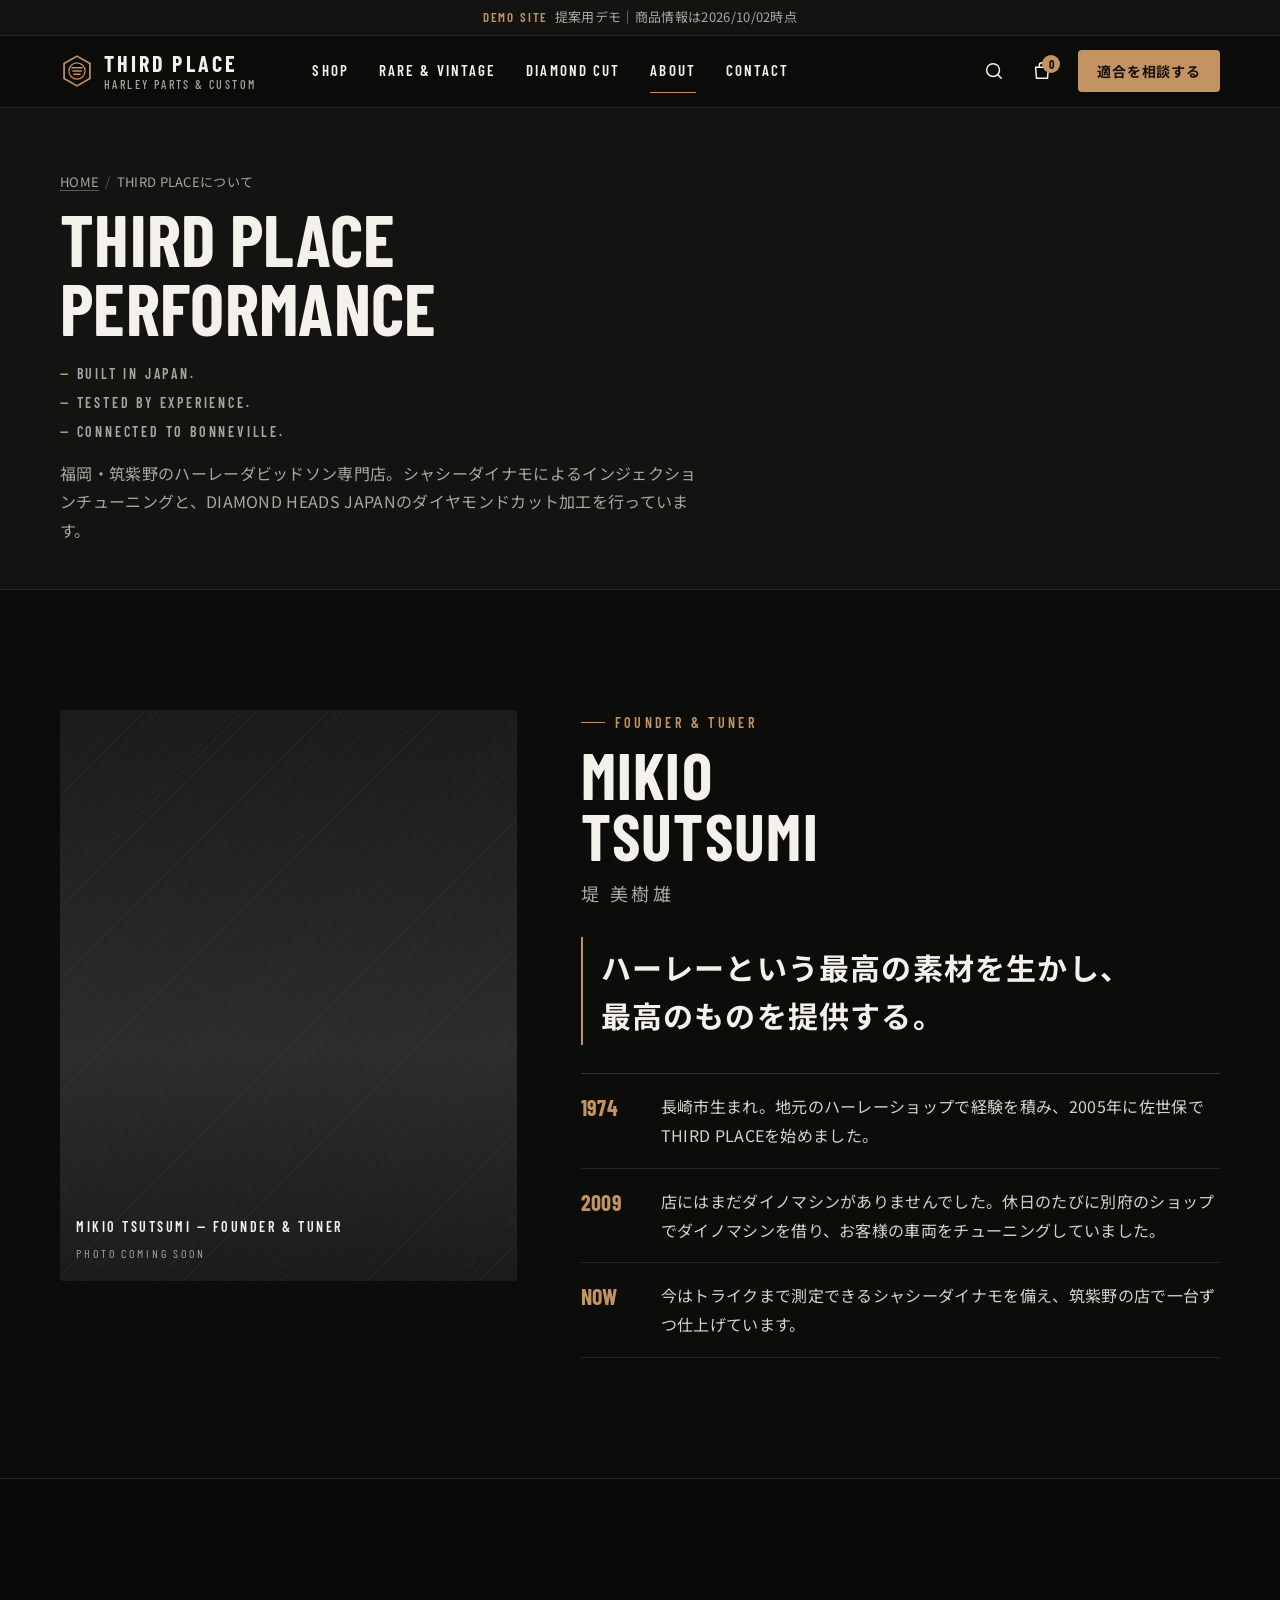
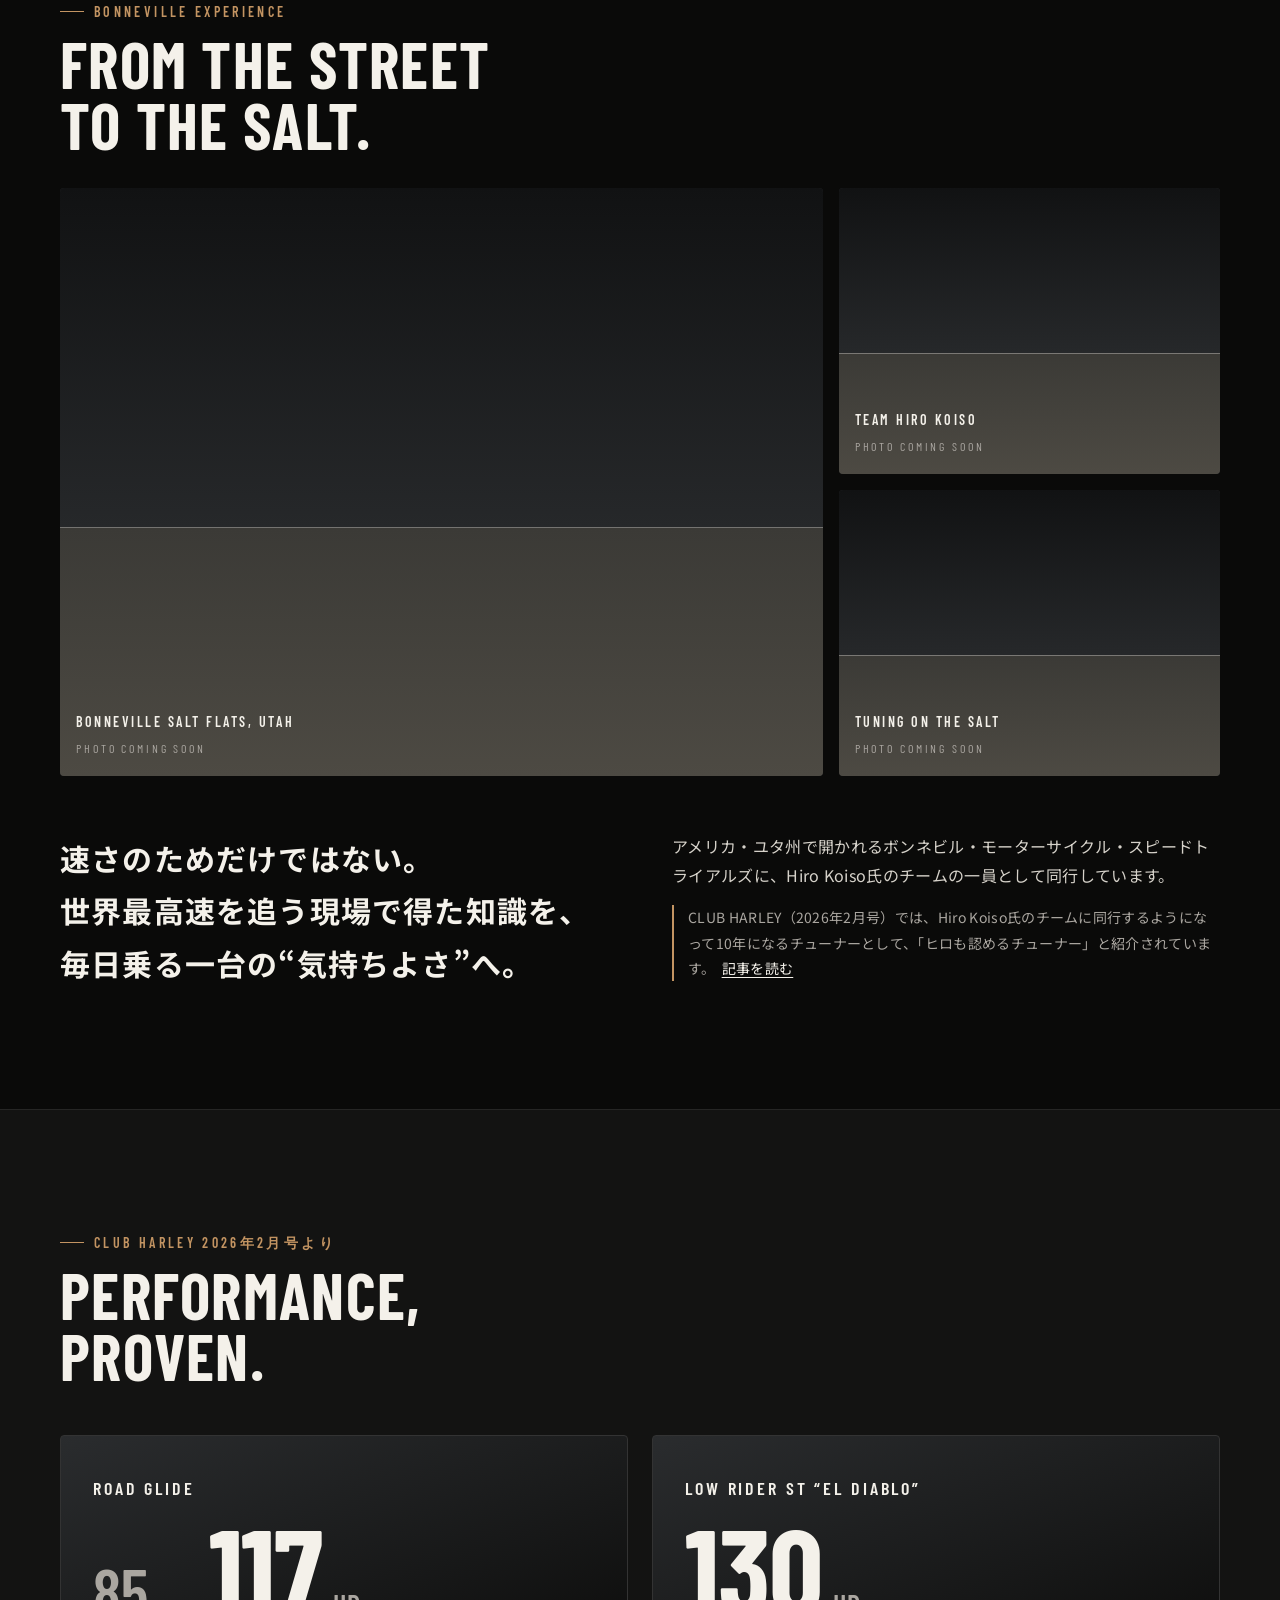
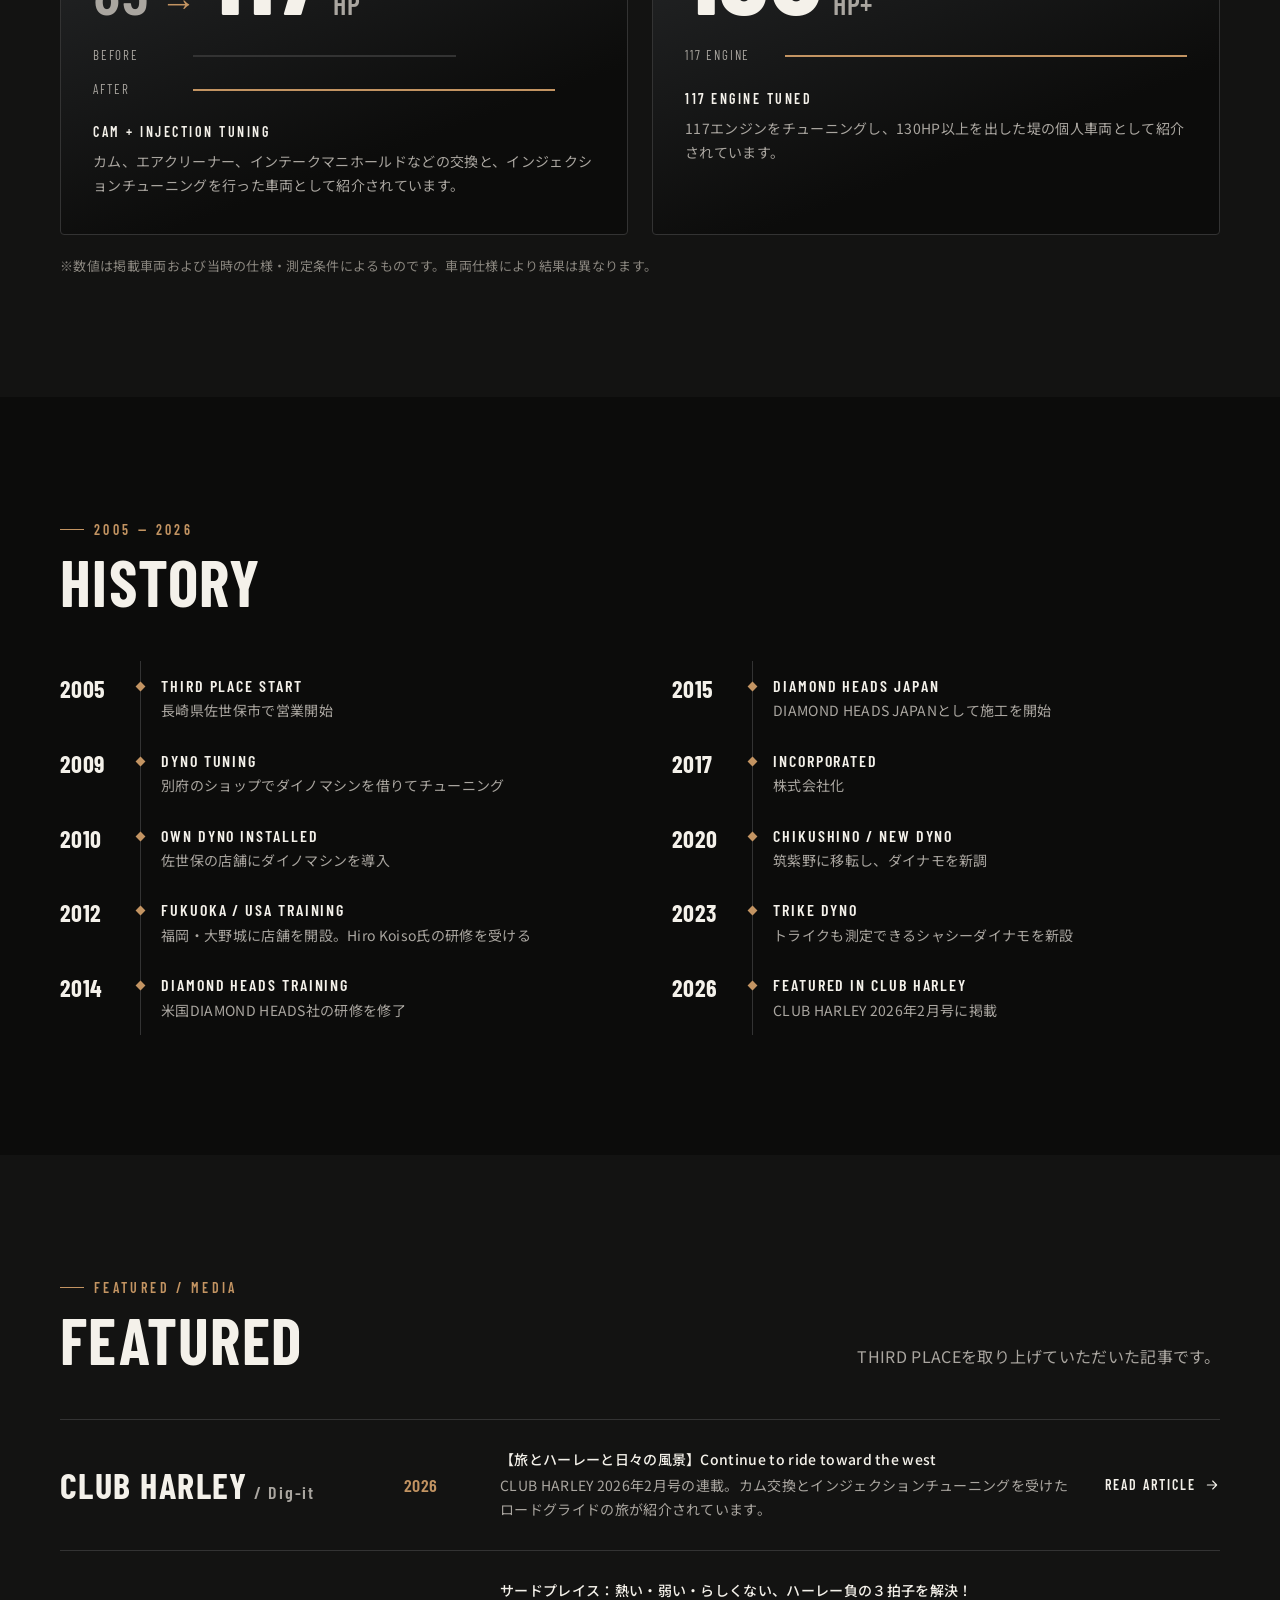
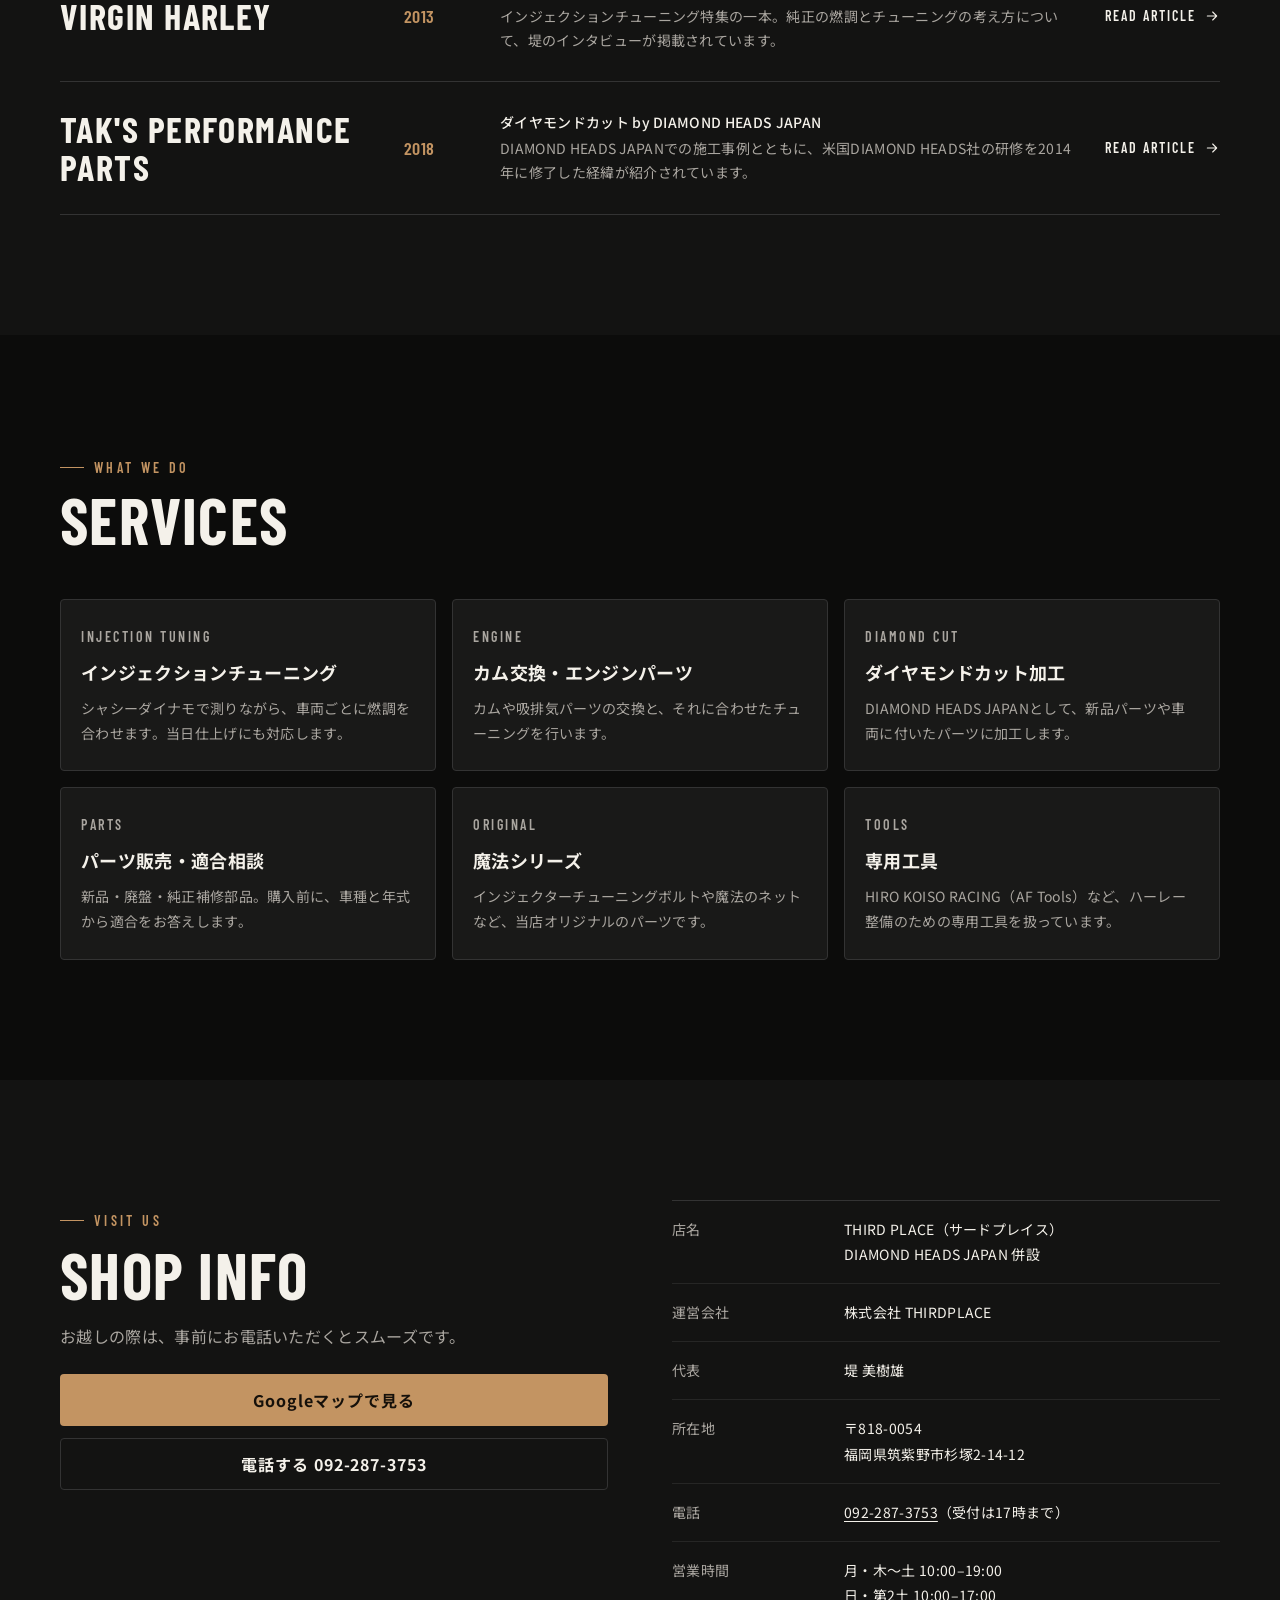
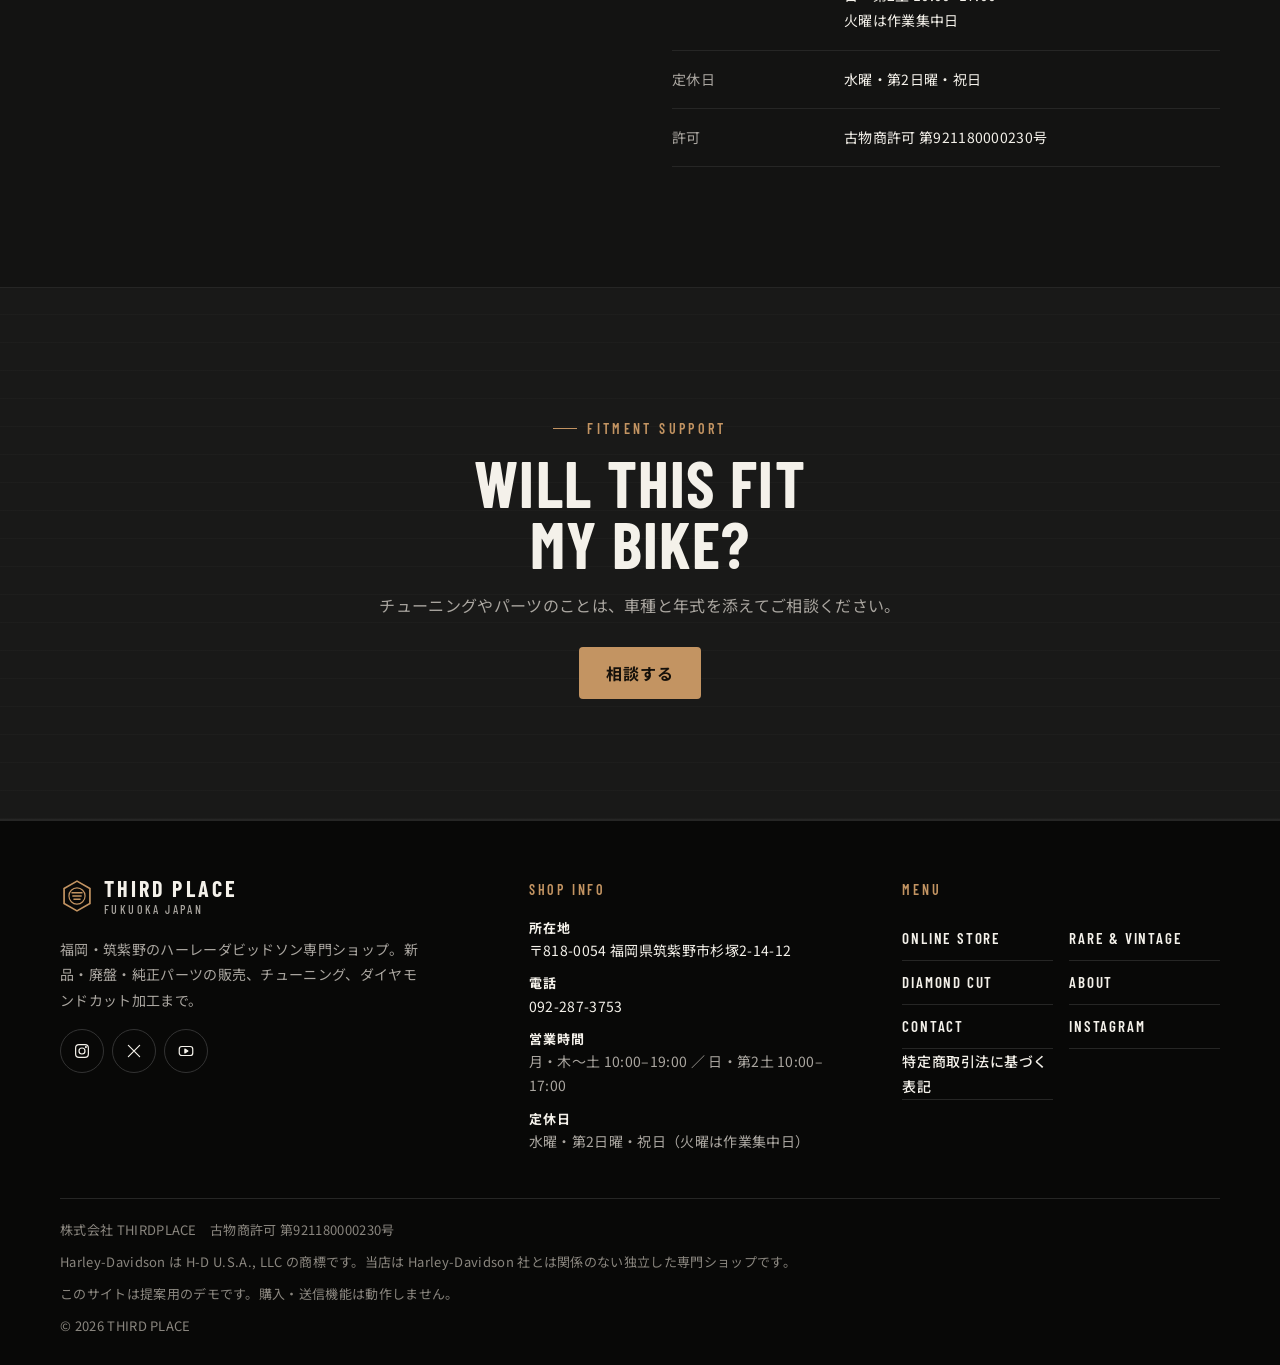
==== commit 850f9ad8: "THIRD PLACE PERFORMANCEの情報を追加（代表の経歴・ボンネビル・実績・DIAMOND HEADS JAPAN・メディア） - TOP: 実績ストリップ、DIAMOND HEADS " ====
--- a/about.html
+++ b/about.html
@@ -3,8 +3,8 @@
 <head>
   <meta charset="utf-8">
   <meta name="viewport" content="width=device-width, initial-scale=1, viewport-fit=cover">
-  <title>ショップについて｜福岡・筑紫野のハーレー専門店 THIRD PLACE</title>
-  <meta name="description" content="福岡県筑紫野市のハーレーダビッドソン専門ショップ THIRD PLACE。パーツ販売、チューニング、カム交換、インジェクターチューニング、ダイヤモンドカット加工（DIAMOND HEADS JAPAN）。">
+  <title>THIRD PLACE PERFORMANCE｜代表・堤美樹雄とハーレーチューニングの歩み（福岡・筑紫野）</title>
+  <meta name="description" content="福岡・筑紫野のハーレー専門店 THIRD PLACE（サードプレイス）代表・堤美樹雄の歩み。シャシーダイナモによるインジェクションチューニング、ボンネビルでの経験、DIAMOND HEADS JAPANのダイヤモンドカット、メディア掲載。">
   <meta name="robots" content="noindex, nofollow">
   <meta name="theme-color" content="#0c0c0b">
   <link rel="icon" href="assets/images/favicon.svg" type="image/svg+xml">
@@ -13,35 +13,150 @@
   <link rel="stylesheet" href="https://fonts.googleapis.com/css2?family=Barlow+Condensed:wght@500;600;700&family=Noto+Sans+JP:wght@400;500;700&display=swap">
   <link rel="stylesheet" href="css/style.css">
   <script>document.documentElement.classList.add("js");</script>
+  <script type="application/ld+json">
+  {
+    "@context": "https://schema.org",
+    "@type": "AboutPage",
+    "name": "THIRD PLACE PERFORMANCE",
+    "about": {
+      "@type": "MotorcycleRepair",
+      "name": "THIRD PLACE（サードプレイス）",
+      "address": { "@type": "PostalAddress", "postalCode": "818-0054", "addressRegion": "福岡県", "addressLocality": "筑紫野市", "streetAddress": "杉塚2-14-12", "addressCountry": "JP" },
+      "telephone": "+81-92-287-3753",
+      "foundingDate": "2005",
+      "founder": {
+        "@type": "Person",
+        "name": "堤 美樹雄",
+        "alternateName": "Mikio Tsutsumi",
+        "birthDate": "1974",
+        "birthPlace": "長崎県長崎市",
+        "jobTitle": "代表・チューナー"
+      }
+    }
+  }
+  </script>
 </head>
 <body data-page="about">
   <a class="skip-link" href="#main">本文へスキップ</a>
   <div data-chrome="header"></div>
 
   <main id="main" class="page-fade">
-    <section class="page-hero">
-      <div class="container">
-        <nav aria-label="パンくずリスト"><ol class="breadcrumb"><li><a href="index.html">HOME</a></li><li>ショップについて</li></ol></nav>
-        <h1 class="page-hero__title"><span class="visually-hidden">ショップについて — </span>ABOUT US</h1>
-        <p class="page-hero__lead">ネットで購入する方にも、店頭と同じように気軽に相談していただけます。</p>
-      </div>
-    </section>
-
-    <section class="section">
-      <div class="container about__grid">
-        <div class="reveal">
-          <p class="eyebrow" style="margin-bottom:20px">OUR GARAGE</p>
-          <h2 class="about__statement">ハーレーを触り続けてきたショップだから、<br>適合や状態、取り付けまで相談できる。</h2>
-          <p class="about__text" style="margin-top:20px">THIRD PLACE は、福岡県筑紫野市にあるハーレーダビッドソンの専門ショップです。整備・チューニング・カスタムの現場で培った知識をもとに、パーツを選んでいます。</p>
-          <p class="about__text" style="margin-top:12px">店内には、ダイヤモンドカット加工の DIAMOND HEADS JAPAN を併設。人気ブランドのパーツにダイヤモンドカットを施した加工品も販売しています。</p>
-        </div>
-        <div class="about__media reveal">
-          <img src="assets/images/products/ca44_209_1.jpg" alt="ダイヤモンドカット加工したマスターシリンダーカバー" loading="lazy" decoding="async">
-        </div>
-      </div>
-    </section>
-
-    <section class="section section--alt" aria-labelledby="service-title">
+    <section class="page-hero page-hero--brand">
+      <div class="container">
+        <nav aria-label="パンくずリスト"><ol class="breadcrumb"><li><a href="index.html">HOME</a></li><li>THIRD PLACEについて</li></ol></nav>
+        <h1 class="page-hero__title"><span class="visually-hidden">THIRD PLACEについて — </span>THIRD PLACE<br>PERFORMANCE</h1>
+        <ul class="brand-lines" aria-label="ブランドコンセプト">
+          <li>BUILT IN JAPAN.</li>
+          <li>TESTED BY EXPERIENCE.</li>
+          <li>CONNECTED TO BONNEVILLE.</li>
+        </ul>
+        <p class="page-hero__lead">福岡・筑紫野のハーレーダビッドソン専門店。シャシーダイナモによるインジェクションチューニングと、DIAMOND HEADS JAPANのダイヤモンドカット加工を行っています。</p>
+      </div>
+    </section>
+
+    <!-- FOUNDER -->
+    <section class="section" aria-labelledby="founder-title">
+      <div class="container founder">
+        <figure class="founder__photo reveal" data-render="founder-photo"></figure>
+        <div class="founder__body">
+          <div class="section-head__title reveal" style="margin-bottom:28px">
+            <p class="eyebrow">FOUNDER &amp; TUNER</p>
+            <h2 class="h2" id="founder-title">MIKIO<br>TSUTSUMI</h2>
+            <p class="founder__name">堤 美樹雄</p>
+          </div>
+          <blockquote class="perf__quote reveal">
+            <p>ハーレーという<wbr>最高の素材を生かし、<wbr>最高のものを提供する。</p>
+          </blockquote>
+          <ol class="story">
+            <li class="story__item reveal"><span class="story__year">1974</span><p>長崎市生まれ。地元のハーレーショップで経験を積み、2005年に佐世保でTHIRD PLACEを始めました。</p></li>
+            <li class="story__item reveal"><span class="story__year">2009</span><p>店にはまだダイノマシンがありませんでした。休日のたびに別府のショップでダイノマシンを借り、お客様の車両をチューニングしていました。</p></li>
+            <li class="story__item reveal"><span class="story__year">NOW</span><p>今はトライクまで測定できるシャシーダイナモを備え、筑紫野の店で一台ずつ仕上げています。</p></li>
+          </ol>
+        </div>
+      </div>
+    </section>
+
+    <!-- BONNEVILLE -->
+    <section class="section salt" aria-labelledby="salt-title">
+      <div class="container">
+        <div class="salt__head reveal">
+          <p class="eyebrow">BONNEVILLE EXPERIENCE</p>
+          <h2 class="h2" id="salt-title">FROM THE STREET<br>TO THE SALT.</h2>
+        </div>
+        <div class="salt__photos" data-render="bonneville"></div>
+        <div class="salt__copy">
+          <p class="salt__catch reveal">速さのためだけではない。<br>世界最高速を追う現場で得た知識を、<br>毎日乗る一台の“気持ちよさ”へ。</p>
+          <div class="reveal">
+            <p class="salt__text">アメリカ・ユタ州で開かれるボンネビル・モーターサイクル・スピードトライアルズに、Hiro Koiso氏のチームの一員として同行しています。</p>
+            <p class="dc__cite">CLUB HARLEY（2026年2月号）では、Hiro Koiso氏のチームに同行するようになって10年になるチューナーとして、「ヒロも認めるチューナー」と紹介されています。<a href="https://dig-it.media/clubharley/article/891694/" target="_blank" rel="noopener">記事を読む</a></p>
+          </div>
+        </div>
+      </div>
+    </section>
+
+    <!-- PERFORMANCE PROOF -->
+    <section class="section section--alt" aria-labelledby="proof-title">
+      <div class="container">
+        <div class="section-head reveal">
+          <div class="section-head__title">
+            <p class="eyebrow">CLUB HARLEY 2026年2月号より</p>
+            <h2 class="h2" id="proof-title">PERFORMANCE,<br>PROVEN.</h2>
+          </div>
+        </div>
+        <div class="proof-pair">
+          <div class="proof reveal">
+            <p class="proof__model">ROAD GLIDE</p>
+            <p class="proof__nums"><span class="proof__from">85</span><span class="proof__arrow" aria-hidden="true">→</span><span class="proof__to">117</span><span class="proof__unit">HP</span><span class="visually-hidden">（85馬力から117馬力）</span></p>
+            <div class="proof__bars" aria-hidden="true">
+              <div class="proof__bar"><span>BEFORE</span><i style="--v:85"></i></div>
+              <div class="proof__bar proof__bar--after"><span>AFTER</span><i style="--v:117"></i></div>
+            </div>
+            <p class="proof__spec">CAM + INJECTION TUNING</p>
+            <p class="proof__src">カム、エアクリーナー、インテークマニホールドなどの交換と、インジェクションチューニングを行った車両として紹介されています。</p>
+          </div>
+          <div class="proof reveal">
+            <p class="proof__model">LOW RIDER ST “EL DIABLO”</p>
+            <p class="proof__nums"><span class="proof__to">130</span><span class="proof__unit">HP+</span><span class="visually-hidden">（130馬力以上）</span></p>
+            <div class="proof__bars" aria-hidden="true">
+              <div class="proof__bar proof__bar--after"><span>117 ENGINE</span><i style="--v:130"></i></div>
+            </div>
+            <p class="proof__spec">117 ENGINE TUNED</p>
+            <p class="proof__src">117エンジンをチューニングし、130HP以上を出した堤の個人車両として紹介されています。</p>
+          </div>
+        </div>
+        <p class="proof__note" style="margin-top:20px">※数値は掲載車両および当時の仕様・測定条件によるものです。車両仕様により結果は異なります。</p>
+      </div>
+    </section>
+
+    <!-- HISTORY -->
+    <section class="section" aria-labelledby="history-title">
+      <div class="container">
+        <div class="section-head reveal">
+          <div class="section-head__title">
+            <p class="eyebrow">2005 — 2026</p>
+            <h2 class="h2" id="history-title">HISTORY</h2>
+          </div>
+        </div>
+        <ol class="timeline" data-render="history"></ol>
+      </div>
+    </section>
+
+    <!-- MEDIA -->
+    <section class="section section--alt" aria-labelledby="media-title">
+      <div class="container">
+        <div class="section-head reveal">
+          <div class="section-head__title">
+            <p class="eyebrow">FEATURED / MEDIA</p>
+            <h2 class="h2" id="media-title">FEATURED</h2>
+          </div>
+          <p class="section-lead">THIRD PLACEを取り上げていただいた記事です。</p>
+        </div>
+        <ul class="media-list" data-render="media"></ul>
+      </div>
+    </section>
+
+    <!-- SERVICES -->
+    <section class="section" aria-labelledby="service-title">
       <div class="container">
         <div class="section-head reveal">
           <div class="section-head__title">
@@ -50,17 +165,17 @@
           </div>
         </div>
         <div class="services">
+          <article class="service reveal"><p class="service__en">INJECTION TUNING</p><h3>インジェクションチューニング</h3><p>シャシーダイナモで測りながら、車両ごとに燃調を合わせます。当日仕上げにも対応します。</p></article>
+          <article class="service reveal"><p class="service__en">ENGINE</p><h3>カム交換・エンジンパーツ</h3><p>カムや吸排気パーツの交換と、それに合わせたチューニングを行います。</p></article>
+          <article class="service reveal"><p class="service__en">DIAMOND CUT</p><h3>ダイヤモンドカット加工</h3><p>DIAMOND HEADS JAPANとして、新品パーツや車両に付いたパーツに加工します。</p></article>
           <article class="service reveal"><p class="service__en">PARTS</p><h3>パーツ販売・適合相談</h3><p>新品・廃盤・純正補修部品。購入前に、車種と年式から適合をお答えします。</p></article>
-          <article class="service reveal"><p class="service__en">DIAMOND CUT</p><h3>ダイヤモンドカット加工</h3><p>新品パーツはもちろん、車両に付いたエンジンカバー・ミラー・ホイールにも加工できます。</p></article>
-          <article class="service reveal"><p class="service__en">TUNING</p><h3>チューニング</h3><p>インジェクターチューニング、カム交換など。当日仕上げにも対応します。</p></article>
-          <article class="service reveal"><p class="service__en">ORIGINAL</p><h3>魔法シリーズ</h3><p>インジェクターチューニングボルトや魔法のネットなど、当店オリジナルのパーツ。</p></article>
+          <article class="service reveal"><p class="service__en">ORIGINAL</p><h3>魔法シリーズ</h3><p>インジェクターチューニングボルトや魔法のネットなど、当店オリジナルのパーツです。</p></article>
           <article class="service reveal"><p class="service__en">TOOLS</p><h3>専用工具</h3><p>HIRO KOISO RACING（AF Tools）など、ハーレー整備のための専用工具を扱っています。</p></article>
-          <article class="service reveal"><p class="service__en">MAINTENANCE</p><h3>整備・カスタム</h3><p>買ったパーツの取り付けや、カスタムの相談も店頭で承ります。</p></article>
-        </div>
-      </div>
-    </section>
-
-    <section class="section" aria-labelledby="info-title">
+        </div>
+      </div>
+    </section>
+
+    <section class="section section--alt" aria-labelledby="info-title">
       <div class="container split">
         <div class="reveal">
           <p class="eyebrow" style="margin-bottom:12px">VISIT US</p>
@@ -74,8 +189,9 @@
         <dl class="info-table reveal">
           <div><dt>店名</dt><dd>THIRD PLACE（サードプレイス）<br>DIAMOND HEADS JAPAN 併設</dd></div>
           <div><dt>運営会社</dt><dd>株式会社 THIRDPLACE</dd></div>
+          <div><dt>代表</dt><dd>堤 美樹雄</dd></div>
           <div><dt>所在地</dt><dd>〒818-0054<br>福岡県筑紫野市杉塚2-14-12</dd></div>
-          <div><dt>電話</dt><dd><a href="tel:0922873753">092-287-3753</a></dd></div>
+          <div><dt>電話</dt><dd><a href="tel:0922873753">092-287-3753</a>（受付は17時まで）</dd></div>
           <div><dt>営業時間</dt><dd>月・木〜土 10:00–19:00<br>日・第2土 10:00–17:00<br>火曜は作業集中日</dd></div>
           <div><dt>定休日</dt><dd>水曜・第2日曜・祝日</dd></div>
           <div><dt>許可</dt><dd>古物商許可 第921180000230号</dd></div>
@@ -87,8 +203,8 @@
       <div class="container" style="text-align:center">
         <p class="eyebrow" style="justify-content:center">FITMENT SUPPORT</p>
         <h2 class="h2" style="margin-top:12px">WILL THIS FIT<br>MY BIKE?</h2>
-        <p class="section-lead" style="margin:16px auto 28px">気になるパーツがあれば、車種と年式を添えてご相談ください。</p>
-        <a class="btn btn--primary" href="contact.html">適合を相談する</a>
+        <p class="section-lead" style="margin:16px auto 28px">チューニングやパーツのことは、車種と年式を添えてご相談ください。</p>
+        <a class="btn btn--primary" href="contact.html">相談する</a>
       </div>
     </section>
   </main>
@@ -96,6 +212,7 @@
   <div data-chrome="footer"></div>
 
   <script src="data/products.js" defer></script>
+  <script src="data/site.js" defer></script>
   <script src="js/main.js" defer></script>
 </body>
 </html>
--- a/css/style.css
+++ b/css/style.css
@@ -16,6 +16,7 @@
   --accent: #c39462;          /* bronze — the only accent color */
   --accent-ink: #15100a;      /* text on accent */
   --plate: #f4f1ea;           /* light plate behind white-background product photos */
+  --gunmetal: #2a2c2e;        /* metal tone for DIAMOND HEADS / performance blocks */
   --overlay: rgba(12, 12, 11, 0.72);
 
   --font-en: "Barlow Condensed", "Arial Narrow", "Helvetica Neue", Arial, sans-serif;
@@ -60,6 +61,7 @@
 }
 body.is-locked { overflow: hidden; }
 img { display: block; max-width: 100%; height: auto; }
+picture { display: contents; }
 a { color: inherit; text-decoration: none; }
 button, input, select, textarea { font: inherit; color: inherit; }
 button { cursor: pointer; }
@@ -274,21 +276,21 @@
   }
 }
 
-/* ---------- Trust strip ---------- */
-.trust { border-block: 1px solid var(--border-soft); background: var(--bg-2); }
-.trust__list { display: grid; grid-template-columns: 1fr 1fr; }
-.trust__item { display: flex; gap: 10px; align-items: flex-start; padding: 18px 8px 18px 0; min-width: 0; }
-.trust__item:nth-child(n+3) { border-top: 1px solid var(--border-soft); }
-.trust__item:nth-child(even) { padding-left: 14px; border-left: 1px solid var(--border-soft); }
-.trust__item svg { width: 22px; height: 22px; color: var(--accent); flex: none; margin-top: 3px; }
-.trust__item b { display: block; font-size: var(--fs-sm); line-height: 1.5; }
-.trust__item span { display: block; color: var(--sub); font-size: var(--fs-xs); line-height: 1.5; margin-top: 2px; }
-@media (min-width: 900px) {
-  .trust__list { grid-template-columns: repeat(4, 1fr); }
-  .trust__item { padding: 26px 20px; }
-  .trust__item:nth-child(n+3) { border-top: 0; }
-  .trust__item + .trust__item { border-left: 1px solid var(--border-soft); padding-left: 20px; }
-  .trust__item:first-child { padding-left: 0; }
+/* ---------- Authority strip ---------- */
+.authority { background: var(--bg); border-block: 1px solid var(--border-soft); }
+.authority__list { display: grid; grid-template-columns: 1fr 1fr; }
+.authority__list li { display: flex; flex-direction: column; gap: 6px; min-width: 0; padding: 20px 12px 20px 0; border-bottom: 1px solid var(--border-soft); }
+.authority__list li:nth-child(even) { padding-left: 16px; border-left: 1px solid var(--border-soft); }
+.authority__list li:last-child { grid-column: 1 / -1; border-bottom: 0; }
+.authority__list b { font-family: var(--font-en); font-weight: 600; font-size: 1.25rem; line-height: 1.1; letter-spacing: 0.06em; }
+.authority__list b::before { content: ""; display: block; width: 16px; height: 1px; background: var(--accent); margin-bottom: 10px; }
+.authority__list span { color: var(--sub); font-size: var(--fs-xs); line-height: 1.5; word-break: keep-all; overflow-wrap: anywhere; }
+@media (min-width: 900px) {
+  .authority__list { grid-template-columns: repeat(5, minmax(0, 1fr)); }
+  .authority__list li, .authority__list li:nth-child(even) { padding: 28px 20px; border-bottom: 0; border-left: 1px solid var(--border-soft); }
+  .authority__list li:first-child { padding-left: 0; border-left: 0; }
+  .authority__list li:last-child { grid-column: auto; }
+  .authority__list b { font-size: 1.375rem; }
 }
 
 /* ---------- Find your parts ---------- */
@@ -463,11 +465,21 @@
 .dc__copy { display: flex; flex-direction: column; gap: 20px; }
 .dc__catch { font-size: clamp(1.25rem, 5.6vw, 2.25rem); font-weight: 700; line-height: 1.5; letter-spacing: 0.04em; word-break: keep-all; overflow-wrap: anywhere; }
 .dc__text { color: var(--sub); }
-.dc__points { display: grid; gap: 0; border-top: 1px solid var(--border); }
-.dc__points li { display: grid; grid-template-columns: 44px 1fr; gap: 12px; padding: 16px 0; border-bottom: 1px solid var(--border); }
-.dc__points .num { font-family: var(--font-en); font-weight: 600; color: var(--accent); letter-spacing: 0.1em; font-size: var(--fs-md); line-height: 1.6; }
-.dc__points b { display: block; line-height: 1.6; }
-.dc__points span { color: var(--sub); font-size: var(--fs-sm); word-break: keep-all; overflow-wrap: anywhere; }
+.dc__visual figcaption { z-index: 2; }
+@media (max-width: 899.98px) { .dc__visual { display: none; } }  /* スマホは下の施工例ギャラリーで見せる */
+.dc__cite { color: var(--sub); font-size: var(--fs-sm); line-height: 1.8; padding-left: 14px; border-left: 2px solid var(--accent); }
+.dc__cite a { color: var(--text); margin-left: 6px; text-decoration: underline; text-underline-offset: 3px; white-space: nowrap; }
+.dhj-gallery { display: grid; grid-template-columns: repeat(2, minmax(0, 1fr)); gap: 8px; margin-top: 40px; }
+.dhj-item { position: relative; margin: 0; aspect-ratio: 3 / 4; overflow: hidden; border-radius: var(--radius); background: var(--gunmetal); }
+.dhj-item img { width: 100%; height: 100%; object-fit: cover; filter: saturate(0.5) contrast(1.06); transition: filter .6s var(--ease); }
+.dhj-item figcaption {
+  position: absolute; left: 0; right: 0; bottom: 0; z-index: 2; padding: 40px 12px 12px;
+  background: linear-gradient(180deg, transparent, rgba(12,12,11,0.88));
+  display: flex; flex-direction: column; gap: 2px; font-size: var(--fs-xs); color: var(--sub); line-height: 1.5;
+}
+.dhj-item figcaption .en { color: var(--text); font-weight: 600; font-size: var(--fs-sm); letter-spacing: 0.16em; }
+@media (hover: hover) { .dhj-item:hover img { filter: saturate(0.8) contrast(1.06); } }
+@media (min-width: 900px) { .dhj-gallery { grid-template-columns: repeat(4, minmax(0, 1fr)); gap: 16px; margin-top: 56px; } }
 .dc__products { margin-top: 56px; }
 .dc__products-head { display: flex; align-items: baseline; justify-content: space-between; gap: 16px; margin-bottom: 20px; flex-wrap: wrap; }
 .dc__products-head h3 { font-family: var(--font-en); font-weight: 700; font-size: 1.5rem; letter-spacing: 0.08em; }
@@ -493,21 +505,100 @@
 @media (hover: hover) { .tile:hover img { transform: scale(1.05); } }
 @media (min-width: 600px) { .tiles { grid-template-columns: repeat(3, minmax(0, 1fr)); gap: 10px; } .tile__title { font-size: var(--fs-sm); -webkit-line-clamp: 2; } }
 
-/* ---------- About block ---------- */
-.about__grid { display: grid; gap: 32px; }
-.about__statement { font-size: clamp(1.375rem, 5.4vw, 2.25rem); font-weight: 700; line-height: 1.6; letter-spacing: 0.04em; }
-.about__text { color: var(--sub); }
-.facts { display: grid; grid-template-columns: repeat(3, minmax(0, 1fr)); border-top: 1px solid var(--border); }
-.facts li { padding: 18px 8px 0 0; }
-.facts li + li { padding-left: 12px; border-left: 1px solid var(--border-soft); }
-.facts b { display: block; font-family: var(--font-en); font-weight: 600; font-size: clamp(1.5rem, 6vw, 2.25rem); line-height: 1.1; letter-spacing: 0.02em; }
-.facts span { display: block; color: var(--sub); font-size: var(--fs-xs); line-height: 1.5; margin-top: 6px; }
-.about__media { position: relative; aspect-ratio: 4 / 3; overflow: hidden; border-radius: var(--radius); }
-.about__media img { width: 100%; height: 100%; object-fit: cover; }
-@media (min-width: 900px) {
-  .about__grid { grid-template-columns: 1fr 1fr; gap: 64px; align-items: center; }
-  .about__media { aspect-ratio: 4 / 5; }
-}
+/* ---------- Performance (TOP) ---------- */
+.perf__grid { display: grid; gap: 40px; }
+.perf__quote { margin: 0; padding: 6px 0 6px 18px; border-left: 2px solid var(--accent); }
+.perf__quote p { font-size: clamp(1.25rem, 5.2vw, 1.875rem); font-weight: 700; line-height: 1.6; letter-spacing: 0.04em; word-break: keep-all; overflow-wrap: anywhere; }
+.perf__quote cite { display: block; margin-top: 10px; font-style: normal; font-family: var(--font-en); font-weight: 600; letter-spacing: 0.14em; color: var(--sub); font-size: var(--fs-sm); }
+.perf__text { color: var(--sub); margin-top: 24px; }
+@media (min-width: 900px) { .perf__grid { grid-template-columns: 6fr 5fr; gap: 64px; align-items: center; } }
+
+/* ---------- Performance proof ---------- */
+.proof { border: 1px solid var(--border); border-radius: var(--radius); padding: 24px 20px; background: linear-gradient(160deg, var(--gunmetal), var(--bg) 72%); min-width: 0; }
+.proof__label { font-family: var(--font-en); font-weight: 600; letter-spacing: 0.24em; color: var(--accent); font-size: var(--fs-sm); margin-bottom: 16px; }
+.proof__model { font-family: var(--font-en); font-weight: 600; letter-spacing: 0.16em; font-size: var(--fs-md); }
+.proof__nums { display: flex; flex-wrap: wrap; align-items: baseline; gap: 4px 12px; margin-top: 6px; font-family: var(--font-en); font-weight: 700; line-height: 0.95; }
+.proof__from { font-size: clamp(2.5rem, 12vw, 4rem); font-weight: 600; color: var(--sub); }
+.proof__arrow { font-size: clamp(1.5rem, 6vw, 2.25rem); color: var(--accent); }
+.proof__to { font-size: clamp(4.25rem, 22vw, 7.5rem); letter-spacing: -0.01em; }
+.proof__unit { font-size: clamp(1.25rem, 5vw, 1.75rem); font-weight: 600; color: var(--sub); }
+.proof__bars { display: grid; gap: 10px; margin-top: 20px; }
+.proof__bar { display: grid; grid-template-columns: 88px minmax(0, 1fr); align-items: center; gap: 12px; font-family: var(--font-en); font-size: var(--fs-xs); letter-spacing: 0.14em; color: var(--sub); }
+.proof__bar i { display: block; height: 2px; width: calc(var(--v) / 130 * 100%); background: var(--border); }
+.proof__bar--after i { background: var(--accent); }
+.proof__spec { margin-top: 18px; font-family: var(--font-en); font-weight: 600; letter-spacing: 0.18em; font-size: var(--fs-sm); }
+.proof__src { margin-top: 6px; color: var(--sub); font-size: var(--fs-sm); line-height: 1.7; }
+.proof__note { margin-top: 14px; color: #8a867f; font-size: var(--fs-xs); line-height: 1.7; }
+.proof-pair { display: grid; gap: 16px; }
+@media (min-width: 900px) { .proof { padding: 36px 32px; } .proof-pair { grid-template-columns: 1fr 1fr; gap: 24px; } }
+
+/* ---------- Media ---------- */
+.media-list { border-top: 1px solid var(--border); }
+.media-row a { display: grid; grid-template-columns: minmax(0, 1fr) auto; gap: 6px 16px; padding: 22px 0; border-bottom: 1px solid var(--border); }
+.media-row__name { font-family: var(--font-en); font-weight: 700; font-size: clamp(1.5rem, 6.4vw, 2.25rem); line-height: 1.05; letter-spacing: 0.04em; transition: color .25s var(--ease); }
+.media-row__name small { font-size: 0.5em; font-weight: 600; letter-spacing: 0.1em; color: var(--sub); }
+.media-row__year { font-family: var(--font-en); font-weight: 600; font-size: var(--fs-md); color: var(--accent); padding-top: 4px; }
+.media-row__body { grid-column: 1 / -1; display: grid; gap: 4px; }
+.media-row__body b { font-weight: 500; font-size: var(--fs-sm); line-height: 1.6; }
+.media-row__body span { color: var(--sub); font-size: var(--fs-sm); line-height: 1.7; }
+.media-row__go { grid-column: 1 / -1; display: inline-flex; align-items: center; gap: 8px; margin-top: 6px; font-family: var(--font-en); font-weight: 600; letter-spacing: 0.14em; font-size: var(--fs-sm); }
+.media-row__go svg { width: 16px; height: 16px; transition: transform .25s var(--ease); }
+@media (hover: hover) { .media-row a:hover .media-row__name { color: var(--accent); } .media-row a:hover .media-row__go svg { transform: translateX(3px); } }
+@media (min-width: 900px) {
+  .media-row a { grid-template-columns: 320px 72px minmax(0, 1fr) auto; gap: 24px; align-items: center; padding: 28px 0; }
+  .media-row__year, .media-row__body, .media-row__go { grid-column: auto; padding-top: 0; margin-top: 0; }
+}
+
+/* ---------- About: brand / founder / bonneville / history ---------- */
+.brand-lines { display: grid; gap: 4px; margin-top: 20px; font-family: var(--font-en); font-weight: 600; letter-spacing: 0.2em; font-size: var(--fs-sm); color: var(--sub); }
+.brand-lines li::before { content: "— "; color: var(--accent); }
+.founder { display: grid; gap: 32px; }
+.founder__photo { position: relative; margin: 0; aspect-ratio: 4 / 3; overflow: hidden; border-radius: var(--radius); background: var(--gunmetal); }
+.founder__photo img { width: 100%; height: 100%; object-fit: cover; }
+.founder__name { font-size: var(--fs-md); letter-spacing: 0.2em; color: var(--sub); }
+.story { margin-top: 28px; border-top: 1px solid var(--border); }
+.story__item { display: grid; grid-template-columns: 64px minmax(0, 1fr); gap: 16px; padding: 18px 0; border-bottom: 1px solid var(--border-soft); }
+.story__year { font-family: var(--font-en); font-weight: 700; font-size: 1.375rem; line-height: 1.4; color: var(--accent); }
+.story__item p { color: #d6d2ca; }
+@media (min-width: 900px) { .founder { grid-template-columns: 5fr 7fr; gap: 64px; align-items: start; } .founder__photo { aspect-ratio: 4 / 5; position: sticky; top: calc(var(--header-h) + 24px); } }
+
+.salt { background: #0a0a09; border-block: 1px solid var(--border-soft); }
+.salt__head { margin-bottom: 32px; display: flex; flex-direction: column; gap: 10px; }
+.salt__photos { display: grid; grid-template-columns: 1fr 1fr; gap: 8px; }
+.salt-photo { position: relative; margin: 0; overflow: hidden; border-radius: var(--radius); background: var(--gunmetal); aspect-ratio: 4 / 3; }
+.salt-photo--1 { grid-column: 1 / -1; aspect-ratio: 16 / 9; }
+.salt-photo img { width: 100%; height: 100%; object-fit: cover; }
+.salt__copy { display: grid; gap: 24px; margin-top: 40px; }
+.salt__catch { font-size: clamp(1.2rem, 5vw, 1.875rem); font-weight: 700; line-height: 1.75; letter-spacing: 0.04em; word-break: keep-all; overflow-wrap: anywhere; }
+.salt__text { color: #d6d2ca; margin-bottom: 16px; }
+@media (min-width: 900px) {
+  .salt__photos { grid-template-columns: 2fr 1fr; gap: 16px; }
+  .salt-photo--1 { grid-column: 1; grid-row: 1 / 3; aspect-ratio: auto; }
+  .salt__copy { grid-template-columns: 1fr 1fr; gap: 64px; margin-top: 56px; }
+}
+
+.photo-ph {
+  position: absolute; inset: 0; display: flex; flex-direction: column; justify-content: flex-end; gap: 4px; padding: 16px;
+  background:
+    repeating-linear-gradient(135deg, rgba(244,241,234,0.03) 0 1px, transparent 1px 10px),
+    linear-gradient(180deg, #1a1b1c, var(--gunmetal) 60%, #1a1b1c);
+}
+.photo-ph--salt {
+  background:
+    linear-gradient(180deg, transparent 57.6%, rgba(244,241,234,0.35) 57.6%, rgba(244,241,234,0.35) 57.9%, transparent 57.9%),
+    linear-gradient(180deg, #111213 0%, #26282a 57.6%, #3b3a36 57.9%, #4d4a43 100%);
+}
+.photo-ph__label { font-family: var(--font-en); font-weight: 600; letter-spacing: 0.18em; font-size: var(--fs-sm); color: var(--text); }
+.photo-ph__note { font-family: var(--font-en); letter-spacing: 0.24em; font-size: 0.75rem; color: var(--sub); }
+
+.timeline { display: grid; }
+.tl-item { display: grid; grid-template-columns: 64px minmax(0, 1fr); gap: 16px; }
+.tl-item__year { font-family: var(--font-en); font-weight: 700; font-size: 1.5rem; line-height: 1.3; padding-top: 12px; }
+.tl-item__body { position: relative; padding: 14px 0 14px 20px; border-left: 1px solid var(--border); }
+.tl-item__body::before { content: ""; position: absolute; left: -4px; top: 22px; width: 7px; height: 7px; background: var(--accent); transform: rotate(45deg); }
+.tl-item__body b { display: block; font-family: var(--font-en); font-weight: 600; letter-spacing: 0.12em; line-height: 1.4; }
+.tl-item__body span { display: block; color: var(--sub); font-size: var(--fs-sm); line-height: 1.6; margin-top: 2px; }
+@media (min-width: 900px) { .timeline { grid-template-columns: 1fr 1fr; grid-template-rows: repeat(5, auto); grid-auto-flow: column; column-gap: 64px; } }
 
 /* ---------- Fitment support ---------- */
 .fitment { position: relative; background: var(--surface); border-block: 1px solid var(--border-soft); overflow: hidden; }
@@ -801,6 +892,14 @@
 .has-sticky-buy .toast { bottom: calc(88px + env(safe-area-inset-bottom)); }
 
 /* ---------- Motion ---------- */
+.sheen { isolation: isolate; }
+.sheen::after {
+  content: ""; position: absolute; inset: 0; z-index: 1; pointer-events: none;
+  background: linear-gradient(110deg, transparent 38%, rgba(244,241,234,0.14) 50%, transparent 62%);
+  transform: translateX(-110%);
+}
+.js .sheen.is-visible::after { animation: sheen 1.8s .35s var(--ease) both; }
+@keyframes sheen { to { transform: translateX(110%); } }
 .js .reveal { opacity: 0; transform: translateY(18px); transition: opacity .8s var(--ease), transform .8s var(--ease); }
 .js .reveal.is-visible { opacity: 1; transform: none; }
 .page-fade { animation: pageFade .7s var(--ease) both; }
